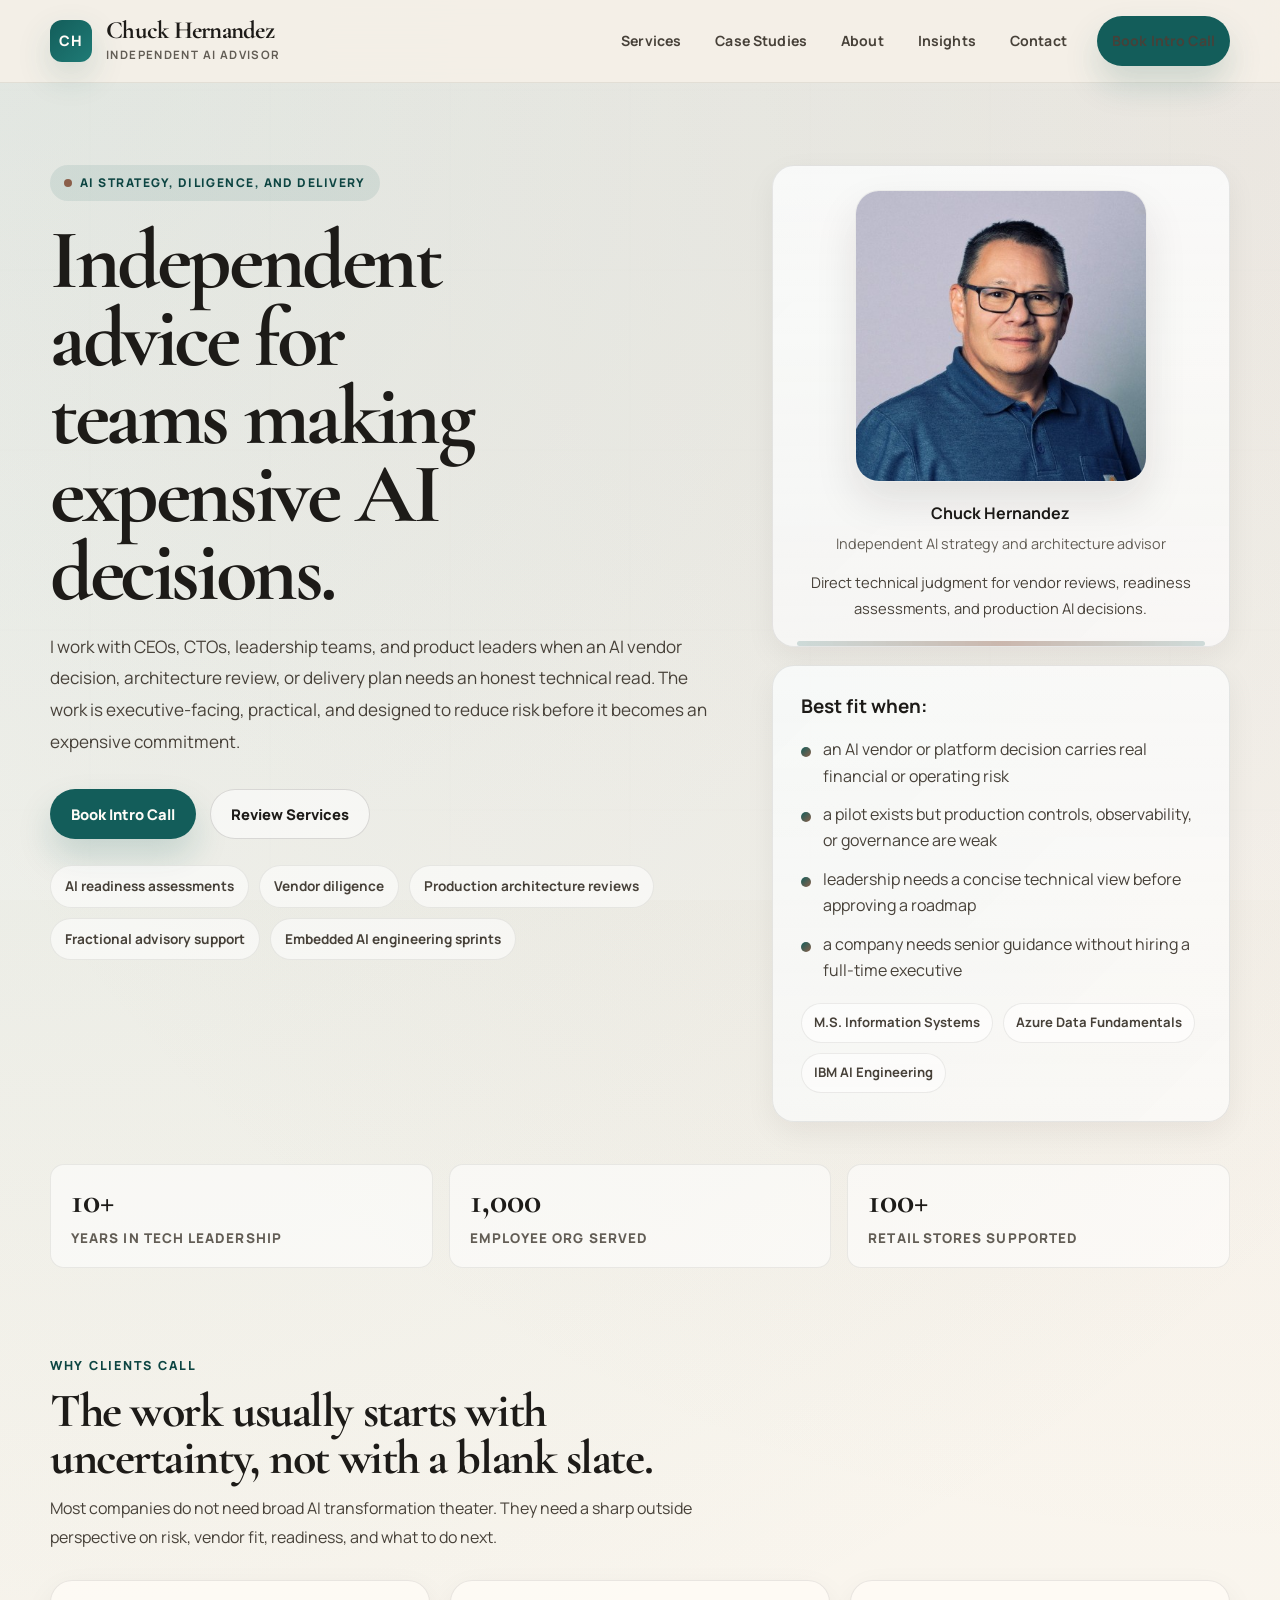
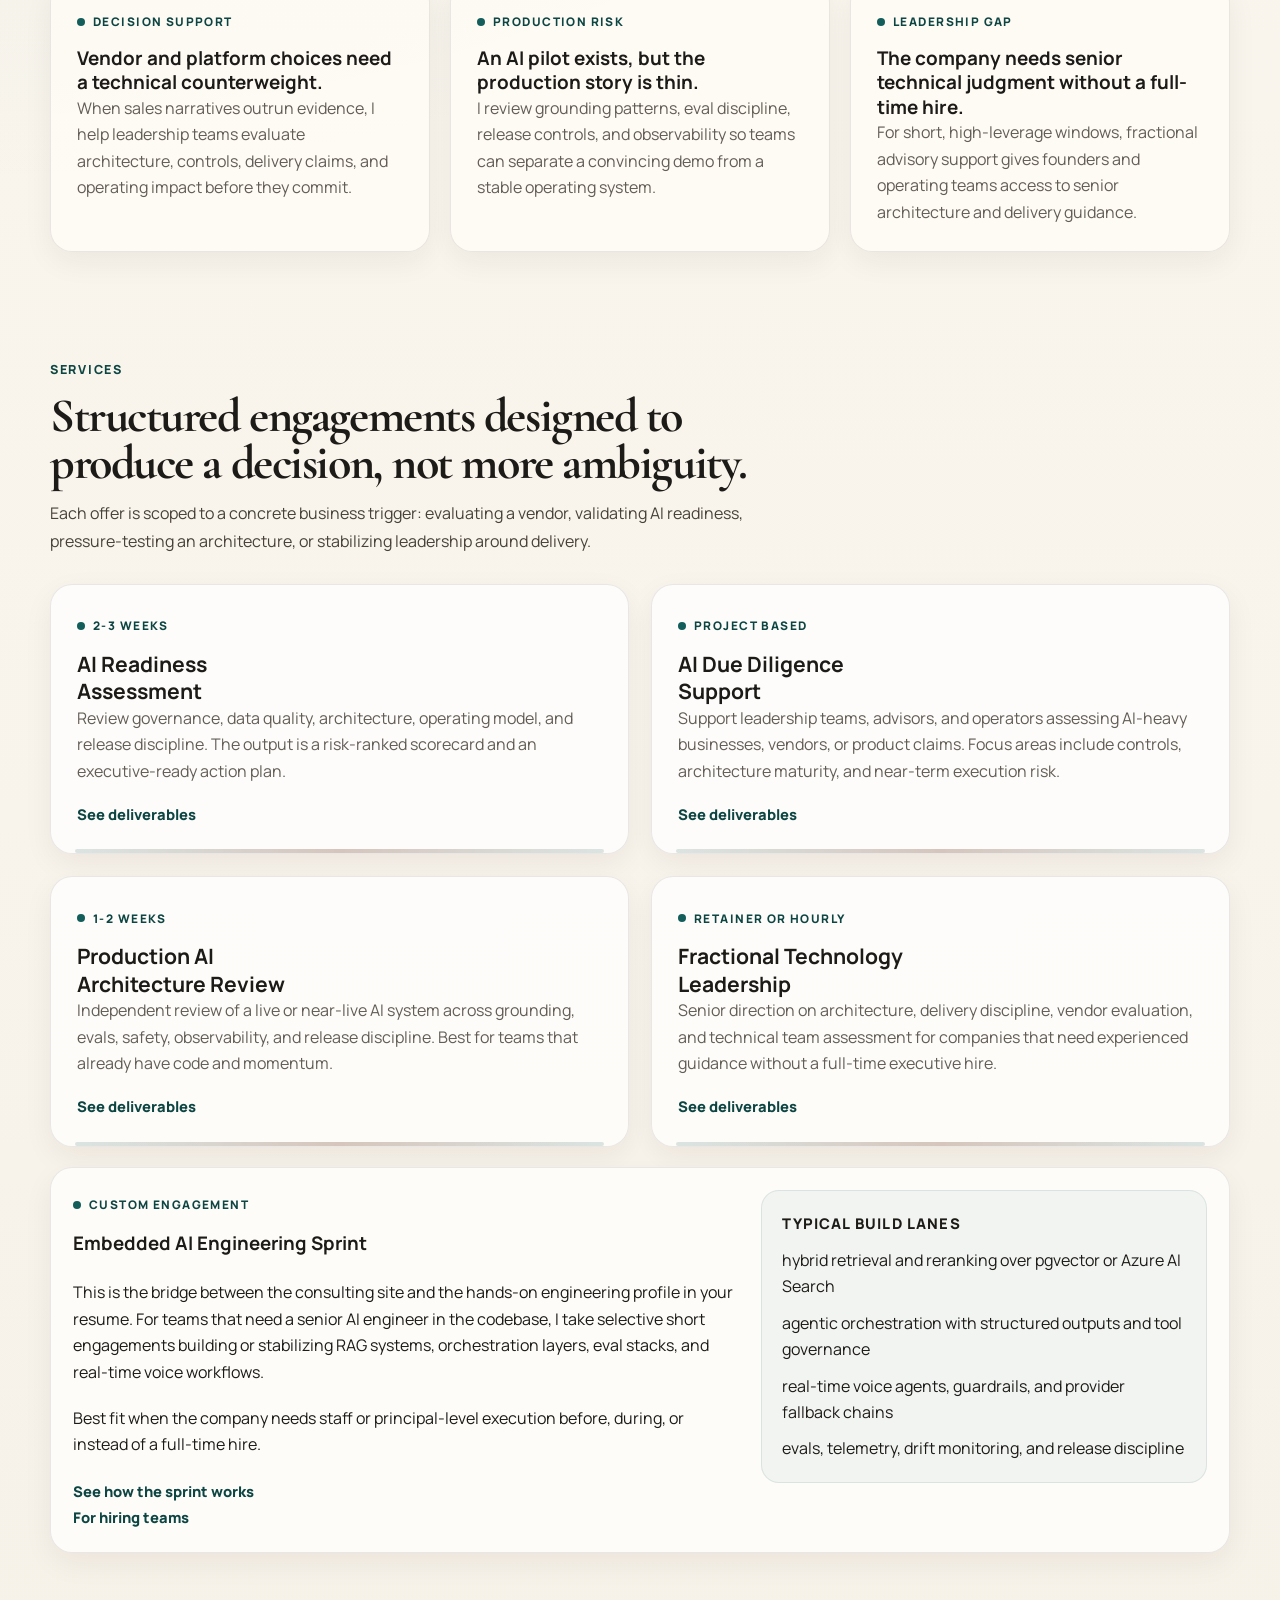
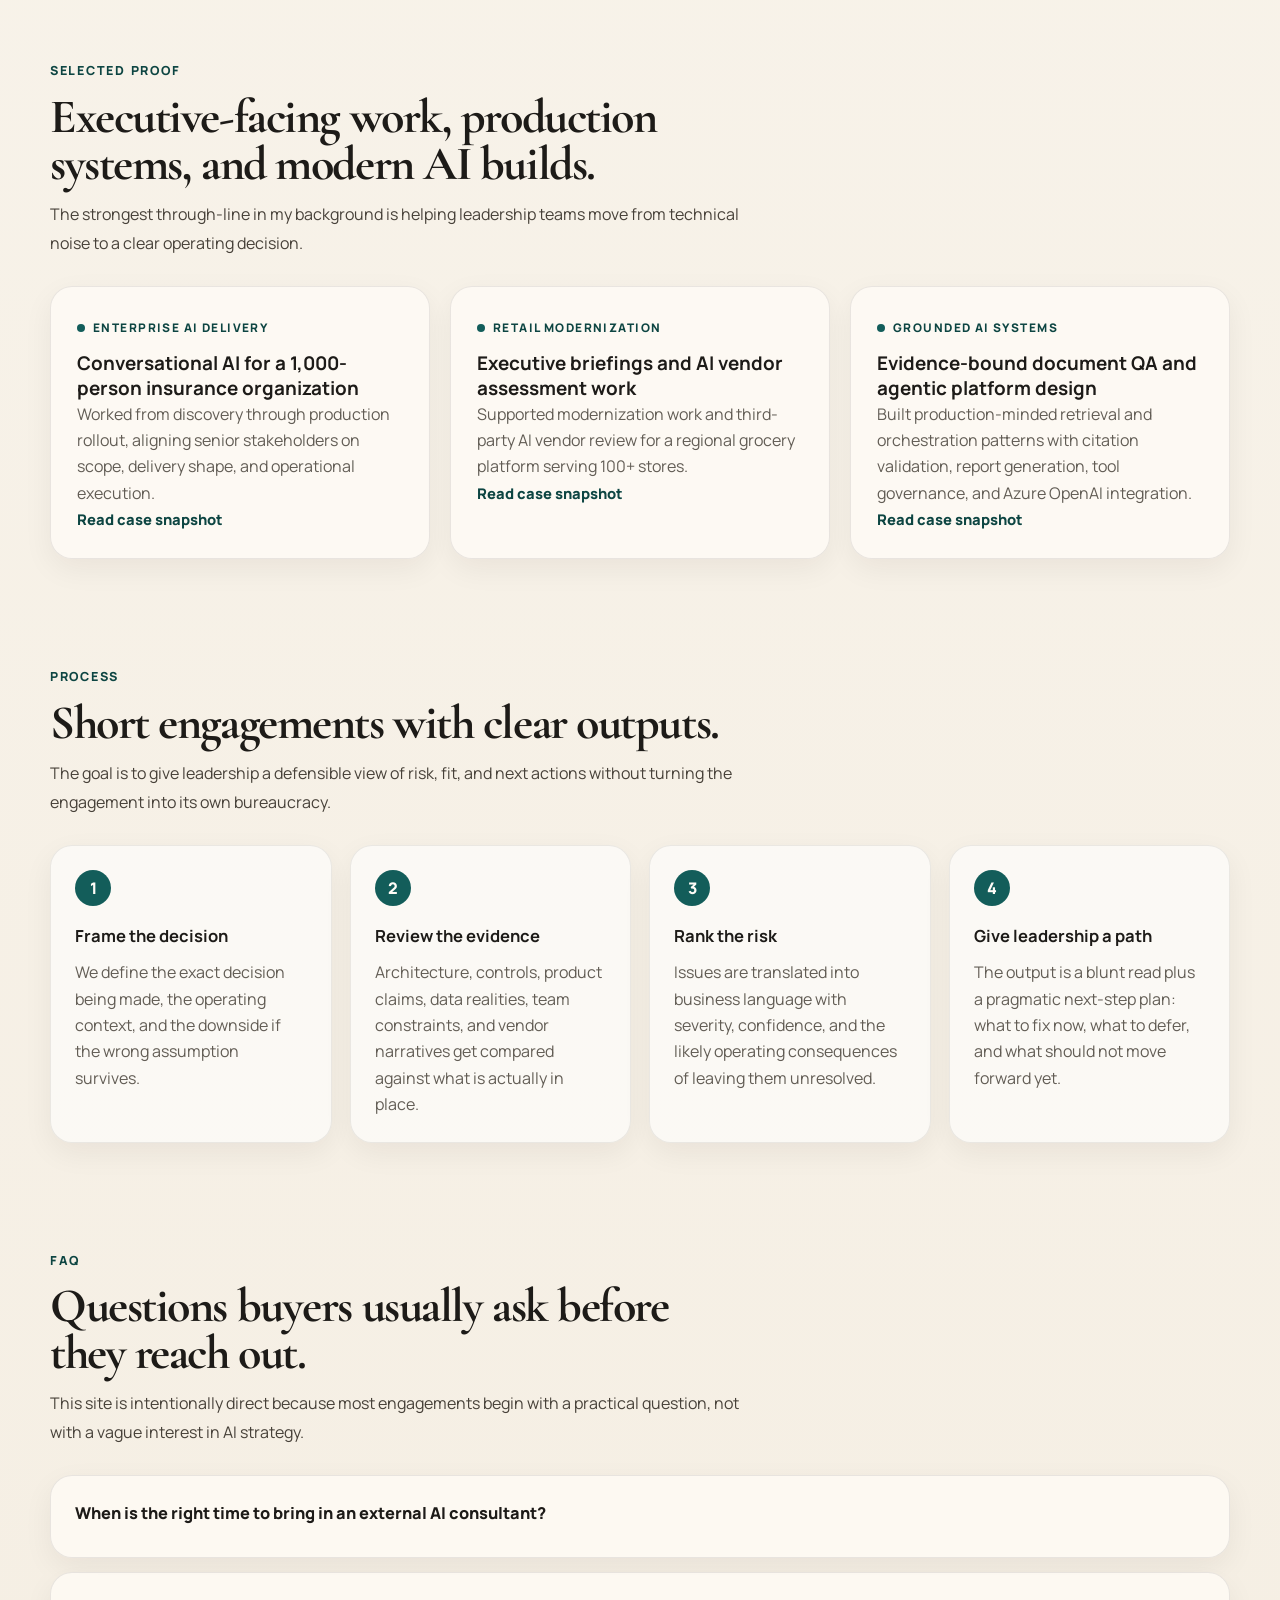
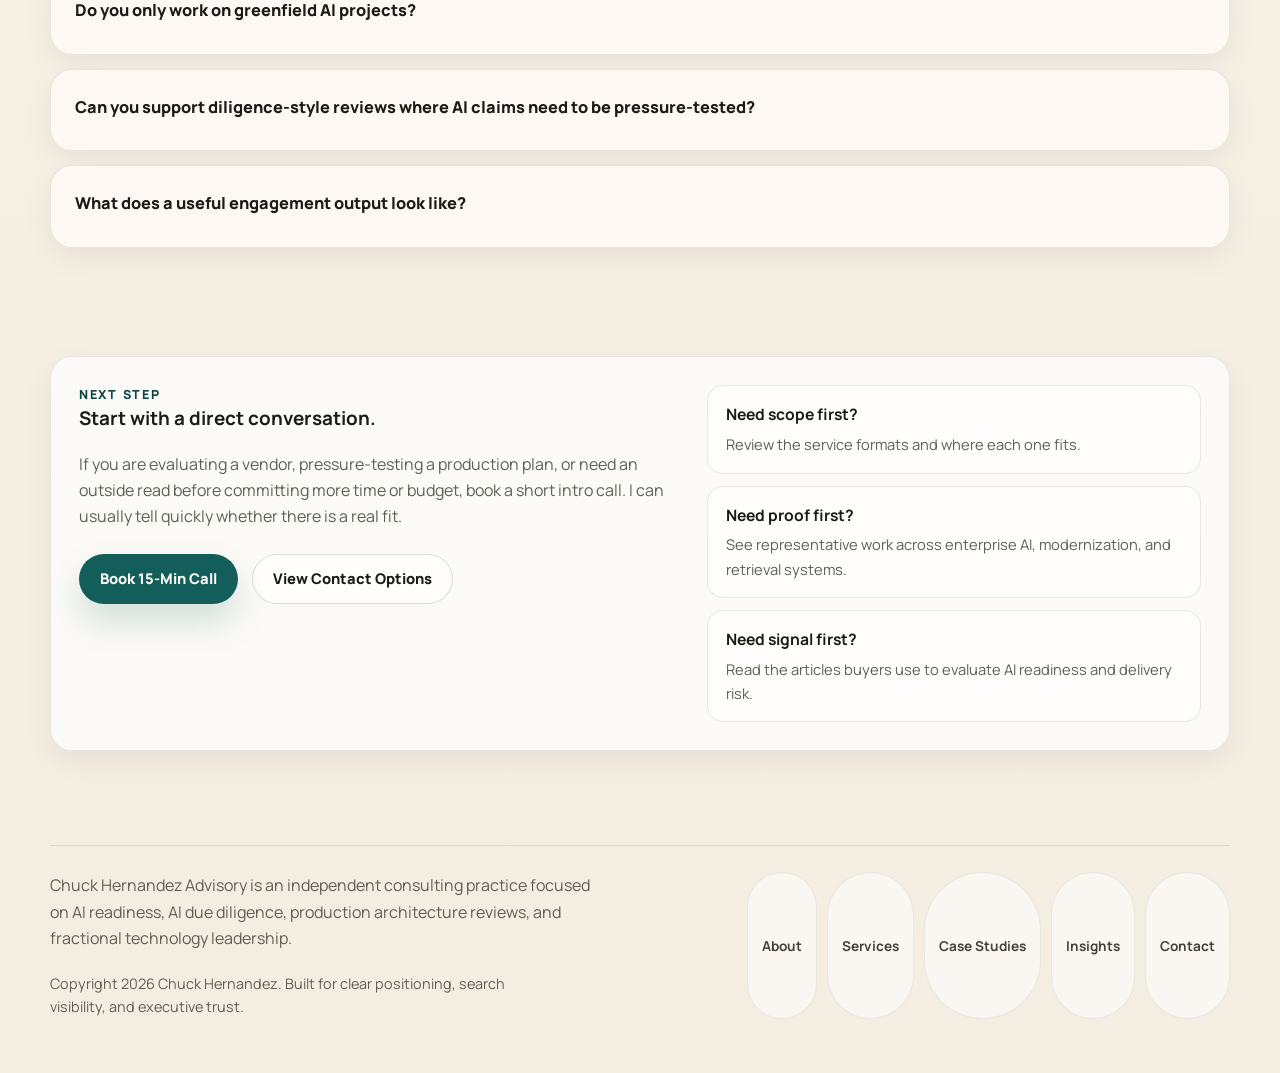
==== index.html @ ab1b4b88 "Add hiring page and tighten diligence claims" ====
<!DOCTYPE html>
<html lang="en">
<head>
  <meta charset="UTF-8">
  <meta name="viewport" content="width=device-width, initial-scale=1.0">
  <title>Chuck Hernandez Advisory | AI Strategy, Due Diligence, and Architecture Reviews</title>
  <meta name="description" content="Independent AI strategy, due diligence-style technical assessment, and architecture consulting for CEOs, CTOs, leadership teams, and operators making high-stakes technology decisions.">
  <meta name="author" content="Chuck Hernandez">
  <meta name="robots" content="index, follow">
  <meta name="theme-color" content="#135d5a">
  <link rel="canonical" href="https://chuckhernandez.com/">
  <link rel="icon" href="img/favicon.svg" type="image/svg+xml">
  <link rel="manifest" href="site.webmanifest">
  <meta property="og:type" content="website">
  <meta property="og:title" content="Chuck Hernandez Advisory | AI Strategy, Due Diligence, and Architecture Reviews">
  <meta property="og:description" content="Independent AI advisor for leadership teams evaluating AI vendors, production readiness, and architecture risk.">
  <meta property="og:url" content="https://chuckhernandez.com/">
  <meta property="og:site_name" content="Chuck Hernandez Advisory">
  <meta property="og:image" content="https://chuckhernandez.com/img/og-image.png">
  <meta property="og:image:alt" content="Chuck Hernandez Advisory social preview">
  <meta property="og:image:width" content="1200">
  <meta property="og:image:height" content="630">
  <meta name="twitter:card" content="summary_large_image">
  <meta name="twitter:title" content="Chuck Hernandez Advisory | AI Strategy, Due Diligence, and Architecture Reviews">
  <meta name="twitter:description" content="Independent AI advisor for leadership teams making high-stakes technology decisions.">
  <meta name="twitter:image" content="https://chuckhernandez.com/img/og-image.png">
  <link rel="preconnect" href="https://fonts.googleapis.com">
  <link rel="preconnect" href="https://fonts.gstatic.com" crossorigin>
  <link href="https://fonts.googleapis.com/css2?family=Cormorant+Garamond:wght@600;700&family=Manrope:wght@400;500;600;700;800&display=swap" rel="stylesheet">
  <link rel="stylesheet" href="styles.css">
  <script>document.documentElement.classList.add("js");</script>
  <script src="site.js" defer></script>
  <script type="application/ld+json">
    {
      "@context": "https://schema.org",
      "@graph": [
        {
          "@type": "Person",
          "@id": "https://chuckhernandez.com/#person",
          "name": "Chuck Hernandez",
          "url": "https://chuckhernandez.com/",
          "jobTitle": "AI Strategy and Architecture Consultant",
          "image": "https://chuckhernandez.com/img/chuck.jpeg",
          "alumniOf": {
            "@type": "CollegeOrUniversity",
            "name": "University of San Francisco"
          },
          "sameAs": [
            "https://linkedin.com/in/chuck-hernandez",
            "https://github.com/aidevcode9"
          ],
          "knowsAbout": [
            "AI strategy",
            "AI due diligence",
            "production AI architecture",
            "retrieval systems",
            "enterprise AI governance",
            "technology modernization"
          ]
        },
        {
          "@type": "ProfessionalService",
          "@id": "https://chuckhernandez.com/#business",
          "name": "Chuck Hernandez Advisory",
          "url": "https://chuckhernandez.com/",
          "image": "https://chuckhernandez.com/img/chuck.jpeg",
          "description": "Independent consulting for AI readiness, vendor diligence, production architecture review, and fractional technology leadership.",
          "founder": {
            "@id": "https://chuckhernandez.com/#person"
          },
          "areaServed": "United States",
          "sameAs": [
            "https://linkedin.com/in/chuck-hernandez",
            "https://github.com/aidevcode9"
          ],
          "serviceType": [
            "AI Readiness Assessment",
            "AI Due Diligence Support",
            "Production AI Architecture Review",
            "Fractional Technology Leadership",
            "Embedded AI Engineering Sprint"
          ]
        },
        {
          "@type": "WebSite",
          "@id": "https://chuckhernandez.com/#website",
          "url": "https://chuckhernandez.com/",
          "name": "Chuck Hernandez Advisory",
          "publisher": {
            "@id": "https://chuckhernandez.com/#business"
          }
        },
        {
          "@type": "FAQPage",
          "@id": "https://chuckhernandez.com/#faq",
          "mainEntity": [
            {
              "@type": "Question",
              "name": "When should a team bring in an external AI advisor?",
              "acceptedAnswer": {
                "@type": "Answer",
                "text": "External help is useful when the decision is expensive, politically sensitive, or technically unclear. Typical triggers include vendor selection, production readiness reviews, M&A diligence, and executive teams needing an objective read on AI delivery risk."
              }
            },
            {
              "@type": "Question",
              "name": "What does an AI readiness assessment cover?",
              "acceptedAnswer": {
                "@type": "Answer",
                "text": "A readiness assessment covers data quality, architecture, model and retrieval patterns, security and governance, evaluation methods, observability, operating model, and release discipline. The output is usually an executive briefing with a risk-ranked action plan."
              }
            },
            {
              "@type": "Question",
              "name": "Do you support diligence-style technical reviews?",
              "acceptedAnswer": {
                "@type": "Answer",
                "text": "Yes. I support structured technical assessments for leadership teams evaluating AI-heavy vendors, products, or platform decisions. The work focuses on architecture maturity, controls, delivery risk, and what would need to be true for the claims to hold up in practice."
              }
            },
            {
              "@type": "Question",
              "name": "Can you review AI systems that are already live?",
              "acceptedAnswer": {
                "@type": "Answer",
                "text": "Yes. Production AI architecture reviews focus on grounding quality, evals, safety controls, observability, release gates, and operational risk in systems that already have a pilot or production footprint."
              }
            }
          ]
        }
      ]
    }
  </script>
</head>
<body>
  <a class="skip-link" href="#content">Skip to content</a>
  <header class="site-header">
    <div class="container">
      <a class="brand" href="index.html" aria-label="Chuck Hernandez Advisory home">
        <span class="brand-mark" aria-hidden="true">CH</span>
        <span class="brand-copy">
          <span class="brand-name">Chuck Hernandez</span>
          <span class="brand-tag">Independent AI Advisor</span>
        </span>
      </a>

      <div class="site-nav-wrap">
        <button class="menu-button" type="button" aria-label="Toggle menu" aria-expanded="false" aria-controls="site-nav">
          <svg viewBox="0 0 24 24" fill="none" stroke="currentColor" stroke-width="2.2" stroke-linecap="round">
            <path d="M4 7h16M4 12h16M4 17h16"></path>
          </svg>
        </button>

        <nav class="site-nav" id="site-nav" aria-label="Primary">
          <ul>
            <li><a href="services.html">Services</a></li>
            <li><a href="case-studies.html">Case Studies</a></li>
            <li><a href="about.html">About</a></li>
            <li><a href="insights.html">Insights</a></li>
            <li><a href="contact.html">Contact</a></li>
          </ul>
          <div class="header-cta">
            <a class="button button-primary" href="https://cal.com/chuck-h-cll6vj/15min" target="_blank" rel="noopener">Book Intro Call</a>
          </div>
        </nav>
      </div>
    </div>
  </header>

  <main id="content">
    <section class="page-hero">
      <div class="container">
        <div class="hero-grid">
          <div class="hero-copy">
            <div class="eyebrow reveal">AI Strategy, Diligence, and Delivery</div>
            <h1 class="display reveal">Independent advice for teams making expensive AI decisions.</h1>
            <p class="lead reveal">I work with CEOs, CTOs, leadership teams, and product leaders when an AI vendor decision, architecture review, or delivery plan needs an honest technical read. The work is executive-facing, practical, and designed to reduce risk before it becomes an expensive commitment.</p>
            <div class="cta-row reveal">
              <a class="button button-primary" href="https://cal.com/chuck-h-cll6vj/15min" target="_blank" rel="noopener">Book Intro Call</a>
              <a class="button button-secondary" href="services.html">Review Services</a>
            </div>
            <div class="trust-row reveal" aria-label="Primary consulting themes">
              <span class="pill">AI readiness assessments</span>
              <span class="pill">Vendor diligence</span>
              <span class="pill">Production architecture reviews</span>
              <span class="pill">Fractional advisory support</span>
              <span class="pill">Embedded AI engineering sprints</span>
            </div>
          </div>

          <div class="hero-side">
            <figure class="portrait-card reveal">
              <div class="portrait-frame">
                <img src="img/chuck.jpeg" alt="Chuck Hernandez portrait" width="400" height="400" loading="eager">
              </div>
              <figcaption class="portrait-copy">
                <strong>Chuck Hernandez</strong>
                <span>Independent AI strategy and architecture advisor</span>
              </figcaption>
              <p class="portrait-note">Direct technical judgment for vendor reviews, readiness assessments, and production AI decisions.</p>
            </figure>

            <aside class="hero-panel reveal">
              <h2>Best fit when:</h2>
              <ul class="list-clean">
                <li>an AI vendor or platform decision carries real financial or operating risk</li>
                <li>a pilot exists but production controls, observability, or governance are weak</li>
                <li>leadership needs a concise technical view before approving a roadmap</li>
                <li>a company needs senior guidance without hiring a full-time executive</li>
              </ul>

              <div class="credentials">
                <span class="credential">M.S. Information Systems</span>
                <span class="credential">Azure Data Fundamentals</span>
                <span class="credential">IBM AI Engineering</span>
              </div>
            </aside>
          </div>
        </div>

        <div class="metric-row">
          <div class="metric reveal">
            <div class="metric-value">10+</div>
            <div class="metric-label">Years in Tech Leadership</div>
          </div>
          <div class="metric reveal">
            <div class="metric-value">1,000</div>
            <div class="metric-label">Employee Org Served</div>
          </div>
          <div class="metric reveal">
            <div class="metric-value">100+</div>
            <div class="metric-label">Retail Stores Supported</div>
          </div>
        </div>
      </div>
    </section>

    <section class="section" id="why">
      <div class="container">
        <div class="section-head reveal">
          <div class="section-kicker">Why Clients Call</div>
          <h2>The work usually starts with uncertainty, not with a blank slate.</h2>
          <p>Most companies do not need broad AI transformation theater. They need a sharp outside perspective on risk, vendor fit, readiness, and what to do next.</p>
        </div>

        <div class="grid-3">
          <article class="card reveal">
            <div class="card-tag">Decision Support</div>
            <h3>Vendor and platform choices need a technical counterweight.</h3>
            <p>When sales narratives outrun evidence, I help leadership teams evaluate architecture, controls, delivery claims, and operating impact before they commit.</p>
          </article>

          <article class="card reveal">
            <div class="card-tag">Production Risk</div>
            <h3>An AI pilot exists, but the production story is thin.</h3>
            <p>I review grounding patterns, eval discipline, release controls, and observability so teams can separate a convincing demo from a stable operating system.</p>
          </article>

          <article class="card reveal">
            <div class="card-tag">Leadership Gap</div>
            <h3>The company needs senior technical judgment without a full-time hire.</h3>
            <p>For short, high-leverage windows, fractional advisory support gives founders and operating teams access to senior architecture and delivery guidance.</p>
          </article>
        </div>
      </div>
    </section>

    <section class="section section-alt" id="services">
      <div class="container">
        <div class="section-head reveal">
          <div class="section-kicker">Services</div>
          <h2>Structured engagements designed to produce a decision, not more ambiguity.</h2>
          <p>Each offer is scoped to a concrete business trigger: evaluating a vendor, validating AI readiness, pressure-testing an architecture, or stabilizing leadership around delivery.</p>
        </div>

        <div class="grid-2">
          <article class="card service-card reveal">
            <div class="service-meta">2-3 weeks</div>
            <h3>AI Readiness Assessment</h3>
            <p>Review governance, data quality, architecture, operating model, and release discipline. The output is a risk-ranked scorecard and an executive-ready action plan.</p>
            <a class="link-inline" href="services.html#readiness">See deliverables</a>
          </article>

          <article class="card service-card reveal">
            <div class="service-meta">Project based</div>
            <h3>AI Due Diligence Support</h3>
            <p>Support leadership teams, advisors, and operators assessing AI-heavy businesses, vendors, or product claims. Focus areas include controls, architecture maturity, and near-term execution risk.</p>
            <a class="link-inline" href="services.html#diligence">See deliverables</a>
          </article>

          <article class="card service-card reveal">
            <div class="service-meta">1-2 weeks</div>
            <h3>Production AI Architecture Review</h3>
            <p>Independent review of a live or near-live AI system across grounding, evals, safety, observability, and release discipline. Best for teams that already have code and momentum.</p>
            <a class="link-inline" href="services.html#architecture">See deliverables</a>
          </article>

          <article class="card service-card reveal">
            <div class="service-meta">Retainer or hourly</div>
            <h3>Fractional Technology Leadership</h3>
            <p>Senior direction on architecture, delivery discipline, vendor evaluation, and technical team assessment for companies that need experienced guidance without a full-time executive hire.</p>
            <a class="link-inline" href="services.html#fractional">See deliverables</a>
          </article>
        </div>

        <article class="panel reveal spacer-top">
          <div class="detail-grid">
            <div>
              <div class="service-meta">Custom engagement</div>
              <h3>Embedded AI Engineering Sprint</h3>
              <p class="spacer-top">This is the bridge between the consulting site and the hands-on engineering profile in your resume. For teams that need a senior AI engineer in the codebase, I take selective short engagements building or stabilizing RAG systems, orchestration layers, eval stacks, and real-time voice workflows.</p>
              <p class="spacer-top">Best fit when the company needs staff or principal-level execution before, during, or instead of a full-time hire.</p>
              <p class="spacer-top"><a class="link-inline" href="services.html#embedded">See how the sprint works</a></p>
              <p><a class="link-inline" href="for-hiring.html">For hiring teams</a></p>
            </div>

            <aside class="detail-sidebar">
              <h3>Typical build lanes</h3>
              <ul>
                <li>hybrid retrieval and reranking over pgvector or Azure AI Search</li>
                <li>agentic orchestration with structured outputs and tool governance</li>
                <li>real-time voice agents, guardrails, and provider fallback chains</li>
                <li>evals, telemetry, drift monitoring, and release discipline</li>
              </ul>
            </aside>
          </div>
        </article>
      </div>
    </section>

    <section class="section" id="proof">
      <div class="container">
        <div class="section-head reveal">
          <div class="section-kicker">Selected Proof</div>
          <h2>Executive-facing work, production systems, and modern AI builds.</h2>
          <p>The strongest through-line in my background is helping leadership teams move from technical noise to a clear operating decision.</p>
        </div>

        <div class="grid-3">
          <article class="card reveal">
            <div class="case-meta">Enterprise AI Delivery</div>
            <h3>Conversational AI for a 1,000-person insurance organization</h3>
            <p>Worked from discovery through production rollout, aligning senior stakeholders on scope, delivery shape, and operational execution.</p>
            <a class="link-inline" href="case-studies.html">Read case snapshot</a>
          </article>

          <article class="card reveal">
            <div class="case-meta">Retail Modernization</div>
            <h3>Executive briefings and AI vendor assessment work</h3>
            <p>Supported modernization work and third-party AI vendor review for a regional grocery platform serving 100+ stores.</p>
            <a class="link-inline" href="case-studies.html">Read case snapshot</a>
          </article>

          <article class="card reveal">
            <div class="case-meta">Grounded AI Systems</div>
            <h3>Evidence-bound document QA and agentic platform design</h3>
            <p>Built production-minded retrieval and orchestration patterns with citation validation, report generation, tool governance, and Azure OpenAI integration.</p>
            <a class="link-inline" href="case-studies.html">Read case snapshot</a>
          </article>
        </div>
      </div>
    </section>

    <section class="section section-alt">
      <div class="container">
        <div class="section-head reveal">
          <div class="section-kicker">Process</div>
          <h2>Short engagements with clear outputs.</h2>
          <p>The goal is to give leadership a defensible view of risk, fit, and next actions without turning the engagement into its own bureaucracy.</p>
        </div>

        <div class="process-grid">
          <div class="process-step reveal">
            <span>1</span>
            <h3>Frame the decision</h3>
            <p>We define the exact decision being made, the operating context, and the downside if the wrong assumption survives.</p>
          </div>

          <div class="process-step reveal">
            <span>2</span>
            <h3>Review the evidence</h3>
            <p>Architecture, controls, product claims, data realities, team constraints, and vendor narratives get compared against what is actually in place.</p>
          </div>

          <div class="process-step reveal">
            <span>3</span>
            <h3>Rank the risk</h3>
            <p>Issues are translated into business language with severity, confidence, and the likely operating consequences of leaving them unresolved.</p>
          </div>

          <div class="process-step reveal">
            <span>4</span>
            <h3>Give leadership a path</h3>
            <p>The output is a blunt read plus a pragmatic next-step plan: what to fix now, what to defer, and what should not move forward yet.</p>
          </div>
        </div>
      </div>
    </section>

    <section class="section" id="faq">
      <div class="container">
        <div class="section-head reveal">
          <div class="section-kicker">FAQ</div>
          <h2>Questions buyers usually ask before they reach out.</h2>
          <p>This site is intentionally direct because most engagements begin with a practical question, not with a vague interest in AI strategy.</p>
        </div>

        <div class="faq-list">
          <details class="faq-item reveal">
            <summary>When is the right time to bring in an external AI consultant?</summary>
            <p>The best time is before a large vendor commitment, before leadership greenlights a production push, or when a team needs an objective read that internal politics make harder to produce.</p>
          </details>

          <details class="faq-item reveal">
            <summary>Do you only work on greenfield AI projects?</summary>
            <p>No. A large share of the work is reviewing systems that already exist, evaluating vendors that are already in the room, or stabilizing a roadmap that is already moving.</p>
          </details>

          <details class="faq-item reveal">
            <summary>Can you support diligence-style reviews where AI claims need to be pressure-tested?</summary>
            <p>Yes. I can structure a technical assessment around architecture maturity, control gaps, team capability, and the likely effort required to make vendor or product claims durable.</p>
          </details>

          <details class="faq-item reveal">
            <summary>What does a useful engagement output look like?</summary>
            <p>Usually an executive briefing, a risk-ranked scorecard, and a practical action plan with priorities. The output should help a leadership team act, not just admire analysis.</p>
          </details>
        </div>
      </div>
    </section>

    <section class="section section-alt">
      <div class="container">
        <div class="contact-panel reveal">
          <div>
            <div class="section-kicker">Next Step</div>
            <h2>Start with a direct conversation.</h2>
            <p class="spacer-top">If you are evaluating a vendor, pressure-testing a production plan, or need an outside read before committing more time or budget, book a short intro call. I can usually tell quickly whether there is a real fit.</p>
            <div class="contact-actions">
              <a class="button button-primary" href="https://cal.com/chuck-h-cll6vj/15min" target="_blank" rel="noopener">Book 15-Min Call</a>
              <a class="button button-secondary" href="contact.html">View Contact Options</a>
            </div>
          </div>

          <div class="contact-links">
            <a class="contact-link" href="services.html">
              <strong>Need scope first?</strong>
              <span>Review the service formats and where each one fits.</span>
            </a>
            <a class="contact-link" href="case-studies.html">
              <strong>Need proof first?</strong>
              <span>See representative work across enterprise AI, modernization, and retrieval systems.</span>
            </a>
            <a class="contact-link" href="insights.html">
              <strong>Need signal first?</strong>
              <span>Read the articles buyers use to evaluate AI readiness and delivery risk.</span>
            </a>
          </div>
        </div>
      </div>
    </section>
  </main>

  <footer class="site-footer">
    <div class="container">
      <div class="footer-copy">
        <p>Chuck Hernandez Advisory is an independent consulting practice focused on AI readiness, AI due diligence, production architecture reviews, and fractional technology leadership.</p>
        <p class="muted-note spacer-top">Copyright <span data-year></span> Chuck Hernandez. Built for clear positioning, search visibility, and executive trust.</p>
      </div>

      <div class="footer-links">
        <a class="pill" href="about.html">About</a>
        <a class="pill" href="services.html">Services</a>
        <a class="pill" href="case-studies.html">Case Studies</a>
        <a class="pill" href="insights.html">Insights</a>
        <a class="pill" href="contact.html">Contact</a>
      </div>
    </div>
  </footer>
</body>
</html>
---- styles.css ----
:root {
  --paper: #f7f1e8;
  --paper-strong: #fffcf7;
  --surface: rgba(255, 252, 247, 0.78);
  --surface-strong: #fffdf9;
  --surface-accent: rgba(19, 93, 90, 0.08);
  --ink: #1d1b18;
  --muted: #625d55;
  --muted-strong: #474139;
  --accent: #135d5a;
  --accent-deep: #0d4542;
  --accent-soft: rgba(19, 93, 90, 0.12);
  --clay: #8b5f4a;
  --clay-soft: rgba(139, 95, 74, 0.12);
  --line: rgba(29, 27, 24, 0.12);
  --line-strong: rgba(29, 27, 24, 0.22);
  --shadow-sm: 0 10px 30px rgba(27, 24, 19, 0.06);
  --shadow-lg: 0 24px 70px rgba(27, 24, 19, 0.11);
  --radius-sm: 14px;
  --radius-md: 22px;
  --radius-lg: 32px;
  --max-width: 1180px;
}

* {
  box-sizing: border-box;
  margin: 0;
  padding: 0;
}

html {
  scroll-behavior: smooth;
}

body {
  min-height: 100vh;
  font-family: "Manrope", sans-serif;
  color: var(--ink);
  background:
    radial-gradient(circle at top left, rgba(19, 93, 90, 0.12), transparent 30%),
    radial-gradient(circle at top right, rgba(139, 95, 74, 0.11), transparent 26%),
    linear-gradient(180deg, #fbf8f2 0%, #f4ede1 100%);
  line-height: 1.65;
  -webkit-font-smoothing: antialiased;
  text-rendering: optimizeLegibility;
}

body::before {
  content: "";
  position: fixed;
  inset: 0;
  pointer-events: none;
  background:
    linear-gradient(rgba(255, 255, 255, 0.44), rgba(255, 255, 255, 0.44)),
    url("data:image/svg+xml,%3Csvg width='180' height='180' viewBox='0 0 180 180' xmlns='http://www.w3.org/2000/svg'%3E%3Cpath d='M0 90h180M90 0v180' stroke='rgba(29,27,24,0.05)' stroke-width='1'/%3E%3C/svg%3E");
  opacity: 0.32;
  z-index: -1;
}

img {
  display: block;
  max-width: 100%;
}

a {
  color: inherit;
}

button,
input,
textarea,
select {
  font: inherit;
}

::selection {
  color: var(--paper-strong);
  background: var(--accent);
}

.skip-link {
  position: absolute;
  left: 16px;
  top: -56px;
  z-index: 200;
  padding: 12px 16px;
  border-radius: 999px;
  color: var(--paper-strong);
  background: var(--accent-deep);
  text-decoration: none;
}

.skip-link:focus {
  top: 16px;
}

.container {
  width: min(100% - 40px, var(--max-width));
  margin: 0 auto;
}

.site-header {
  position: sticky;
  top: 0;
  z-index: 100;
  padding: 16px 0;
  backdrop-filter: blur(18px);
  background: rgba(247, 241, 232, 0.82);
  border-bottom: 1px solid rgba(29, 27, 24, 0.08);
}

.site-header .container {
  display: flex;
  align-items: center;
  justify-content: space-between;
  gap: 20px;
}

.brand {
  display: inline-flex;
  align-items: center;
  gap: 14px;
  text-decoration: none;
}

.brand-mark {
  display: grid;
  place-items: center;
  width: 42px;
  height: 42px;
  border-radius: 12px;
  color: var(--paper-strong);
  background:
    linear-gradient(135deg, var(--accent) 0%, #1f7b76 100%);
  box-shadow: 0 14px 34px rgba(19, 93, 90, 0.16);
  font-size: 0.9rem;
  font-weight: 800;
  letter-spacing: 0.1em;
}

.brand-copy {
  display: flex;
  flex-direction: column;
  gap: 2px;
}

.brand-name {
  font-family: "Cormorant Garamond", serif;
  font-size: 1.55rem;
  font-weight: 700;
  line-height: 1;
  letter-spacing: -0.03em;
}

.brand-tag {
  color: var(--muted);
  font-size: 0.72rem;
  font-weight: 700;
  letter-spacing: 0.12em;
  text-transform: uppercase;
}

.site-nav-wrap {
  display: flex;
  align-items: center;
  gap: 18px;
}

.menu-button {
  display: none;
  width: 44px;
  height: 44px;
  border: 1px solid var(--line);
  border-radius: 12px;
  background: rgba(255, 255, 255, 0.54);
  color: var(--ink);
}

.menu-button svg {
  width: 20px;
  height: 20px;
}

.site-nav {
  display: flex;
  align-items: center;
  gap: 10px;
}

.site-nav ul {
  display: flex;
  align-items: center;
  gap: 6px;
  list-style: none;
}

.site-nav a {
  display: inline-flex;
  align-items: center;
  padding: 10px 14px;
  border-radius: 999px;
  color: var(--muted-strong);
  font-size: 0.88rem;
  font-weight: 700;
  letter-spacing: 0.01em;
  text-decoration: none;
  transition: background-color 0.2s ease, color 0.2s ease;
}

.site-nav a:hover,
.site-nav a[aria-current="page"] {
  color: var(--accent-deep);
  background: rgba(19, 93, 90, 0.08);
}

.header-cta {
  margin-left: 6px;
}

.button {
  display: inline-flex;
  align-items: center;
  justify-content: center;
  gap: 10px;
  min-height: 50px;
  padding: 13px 20px;
  border: 1px solid transparent;
  border-radius: 999px;
  font-size: 0.92rem;
  font-weight: 800;
  line-height: 1;
  text-decoration: none;
  transition: transform 0.2s ease, box-shadow 0.2s ease, border-color 0.2s ease, background-color 0.2s ease;
}

.button:hover {
  transform: translateY(-1px);
}

.button-primary {
  color: var(--paper-strong);
  background: var(--accent);
  box-shadow: 0 18px 34px rgba(19, 93, 90, 0.18);
}

.button-primary:hover {
  background: #0f514e;
}

.button-secondary {
  color: var(--ink);
  background: rgba(255, 255, 255, 0.54);
  border-color: rgba(29, 27, 24, 0.14);
}

.button-secondary:hover {
  border-color: rgba(19, 93, 90, 0.2);
  background: rgba(19, 93, 90, 0.06);
}

.button-tertiary {
  color: var(--accent-deep);
  background: transparent;
  border-color: rgba(19, 93, 90, 0.18);
}

.page-hero {
  padding: 82px 0 34px;
}

.page-hero.compact {
  padding-bottom: 12px;
}

.hero-grid {
  display: grid;
  grid-template-columns: minmax(0, 1.2fr) minmax(320px, 0.8fr);
  gap: 34px;
  align-items: start;
}

.hero-copy {
  padding-right: 24px;
}

.hero-side {
  display: grid;
  gap: 18px;
}

.eyebrow {
  display: inline-flex;
  align-items: center;
  gap: 8px;
  margin-bottom: 20px;
  padding: 8px 14px;
  border-radius: 999px;
  color: var(--accent-deep);
  background: rgba(19, 93, 90, 0.09);
  font-size: 0.75rem;
  font-weight: 800;
  letter-spacing: 0.12em;
  text-transform: uppercase;
}

.eyebrow::before {
  content: "";
  width: 8px;
  height: 8px;
  border-radius: 999px;
  background: var(--clay);
}

.display {
  max-width: 12ch;
  font-family: "Cormorant Garamond", serif;
  font-size: clamp(3rem, 8vw, 5.3rem);
  font-weight: 700;
  line-height: 0.92;
  letter-spacing: -0.04em;
}

.page-title {
  max-width: 13ch;
  font-family: "Cormorant Garamond", serif;
  font-size: clamp(2.6rem, 6vw, 4.2rem);
  font-weight: 700;
  line-height: 0.98;
  letter-spacing: -0.04em;
}

.lead {
  max-width: 68ch;
  margin-top: 20px;
  color: var(--muted-strong);
  font-size: 1.07rem;
  line-height: 1.85;
}

.cta-row {
  display: flex;
  flex-wrap: wrap;
  gap: 14px;
  margin-top: 32px;
}

.trust-row {
  display: flex;
  flex-wrap: wrap;
  gap: 10px;
  margin-top: 26px;
}

.pill {
  display: inline-flex;
  align-items: center;
  gap: 8px;
  min-height: 40px;
  padding: 9px 14px;
  border: 1px solid rgba(29, 27, 24, 0.08);
  border-radius: 999px;
  color: var(--muted-strong);
  background: rgba(255, 255, 255, 0.56);
  font-size: 0.85rem;
  font-weight: 700;
}

.hero-panel,
.panel,
.card,
.case-study,
.article-card,
.faq-item,
.quote-card,
.contact-panel,
.timeline-card {
  border: 1px solid rgba(29, 27, 24, 0.09);
  border-radius: var(--radius-md);
  background: var(--surface);
  box-shadow: var(--shadow-sm);
}

.hero-panel {
  padding: 28px;
  background:
    linear-gradient(180deg, rgba(255, 255, 255, 0.78), rgba(255, 255, 255, 0.7)),
    linear-gradient(135deg, rgba(19, 93, 90, 0.08), rgba(139, 95, 74, 0.06));
}

.hero-panel h2,
.panel-title,
.card h3,
.case-study h2,
.article-card h3,
.quote-card h3,
.contact-panel h2 {
  font-size: 1.18rem;
  line-height: 1.3;
}

.hero-panel p,
.card p,
.case-study p,
.article-card p,
.timeline-card p,
.contact-panel p {
  color: var(--muted);
}

.portrait-card {
  position: relative;
  overflow: hidden;
  padding: 24px;
  border: 1px solid rgba(29, 27, 24, 0.09);
  border-radius: var(--radius-md);
  background:
    linear-gradient(180deg, rgba(255, 255, 255, 0.84), rgba(255, 255, 255, 0.72)),
    linear-gradient(135deg, rgba(19, 93, 90, 0.09), rgba(139, 95, 74, 0.08));
  box-shadow: var(--shadow-sm);
}

.portrait-card::after {
  content: "";
  position: absolute;
  inset: auto 24px 0;
  height: 5px;
  border-radius: 999px;
  background: linear-gradient(90deg, rgba(19, 93, 90, 0.18), rgba(139, 95, 74, 0.42), rgba(19, 93, 90, 0.18));
}

.portrait-frame {
  position: relative;
  display: grid;
  place-items: center;
  width: min(100%, 292px);
  margin: 0 auto;
  aspect-ratio: 1 / 1;
  border-radius: 24px;
  overflow: hidden;
  background: rgba(255, 255, 255, 0.72);
  border: 1px solid rgba(29, 27, 24, 0.08);
  box-shadow: 0 20px 42px rgba(27, 24, 19, 0.1);
}

.portrait-frame img {
  width: 100%;
  height: 100%;
  object-fit: cover;
}

.portrait-copy {
  margin-top: 18px;
  display: grid;
  gap: 6px;
  text-align: center;
}

.portrait-copy strong {
  font-size: 1rem;
}

.portrait-copy span {
  color: var(--muted);
  font-size: 0.9rem;
}

.portrait-note {
  margin-top: 14px;
  color: var(--muted-strong);
  font-size: 0.92rem;
  line-height: 1.75;
  text-align: center;
}

.list-clean {
  margin-top: 18px;
  list-style: none;
}

.list-clean li {
  position: relative;
  padding-left: 22px;
  color: var(--muted-strong);
}

.list-clean li + li {
  margin-top: 12px;
}

.list-clean li::before {
  content: "";
  position: absolute;
  top: 0.7em;
  left: 0;
  width: 10px;
  height: 10px;
  border-radius: 999px;
  background: linear-gradient(135deg, var(--accent) 0%, var(--clay) 100%);
}

.panel {
  padding: 22px;
}

.metric-row {
  display: grid;
  grid-template-columns: repeat(3, minmax(0, 1fr));
  gap: 16px;
  margin-top: 42px;
}

.metric {
  padding: 18px 20px;
  border-radius: var(--radius-sm);
  background: rgba(255, 255, 255, 0.56);
  border: 1px solid rgba(29, 27, 24, 0.08);
}

.metric-value {
  font-family: "Cormorant Garamond", serif;
  font-size: 2.25rem;
  font-weight: 700;
  line-height: 1;
}

.metric-label {
  margin-top: 8px;
  color: var(--muted);
  font-size: 0.84rem;
  font-weight: 800;
  letter-spacing: 0.08em;
  text-transform: uppercase;
}

.section {
  padding: 54px 0;
}

.section-alt {
  padding: 54px 0;
}

.section-alt .panel,
.section-alt .card,
.section-alt .case-study,
.section-alt .article-card,
.section-alt .faq-item,
.section-alt .quote-card,
.section-alt .contact-panel,
.section-alt .timeline-card {
  background: rgba(255, 255, 255, 0.72);
}

.section-head {
  display: flex;
  flex-direction: column;
  gap: 12px;
  max-width: 70ch;
  margin-bottom: 28px;
}

.section-kicker {
  color: var(--accent-deep);
  font-size: 0.78rem;
  font-weight: 800;
  letter-spacing: 0.14em;
  text-transform: uppercase;
}

.section-head h2 {
  font-family: "Cormorant Garamond", serif;
  font-size: clamp(2rem, 4vw, 3rem);
  font-weight: 700;
  line-height: 0.98;
  letter-spacing: -0.03em;
}

.section-head p {
  color: var(--muted-strong);
  font-size: 1rem;
  line-height: 1.8;
}

.grid-2 {
  display: grid;
  grid-template-columns: repeat(2, minmax(0, 1fr));
  gap: 22px;
}

.grid-3 {
  display: grid;
  grid-template-columns: repeat(3, minmax(0, 1fr));
  gap: 20px;
}

.card {
  padding: 26px;
}

.card-tag,
.article-meta,
.case-meta,
.service-meta {
  display: inline-flex;
  align-items: center;
  gap: 8px;
  margin-bottom: 14px;
  color: var(--accent-deep);
  font-size: 0.74rem;
  font-weight: 800;
  letter-spacing: 0.12em;
  text-transform: uppercase;
}

.card-tag::before,
.article-meta::before,
.case-meta::before,
.service-meta::before {
  content: "";
  width: 8px;
  height: 8px;
  border-radius: 999px;
  background: var(--accent);
}

.service-card {
  position: relative;
  overflow: hidden;
}

.service-card::after {
  content: "";
  position: absolute;
  inset: auto 24px 0 24px;
  height: 4px;
  border-radius: 999px;
  background: linear-gradient(90deg, rgba(19, 93, 90, 0.15), rgba(139, 95, 74, 0.35), rgba(19, 93, 90, 0.15));
}

.service-card h3 {
  max-width: 18ch;
  font-size: 1.32rem;
}

.service-card .link-inline {
  margin-top: 18px;
}

.detail-grid {
  display: grid;
  grid-template-columns: minmax(0, 1.2fr) minmax(250px, 0.8fr);
  gap: 20px;
  align-items: start;
}

.detail-sidebar {
  padding: 20px;
  border-radius: 18px;
  background: rgba(19, 93, 90, 0.05);
  border: 1px solid rgba(19, 93, 90, 0.1);
}

.detail-sidebar h3 {
  font-size: 0.92rem;
  font-weight: 800;
  letter-spacing: 0.08em;
  text-transform: uppercase;
}

.detail-sidebar p + p,
.detail-sidebar ul {
  margin-top: 12px;
}

.detail-sidebar ul {
  list-style: none;
}

.detail-sidebar li + li {
  margin-top: 10px;
}

.process-grid {
  display: grid;
  grid-template-columns: repeat(4, minmax(0, 1fr));
  gap: 18px;
}

.process-step {
  padding: 24px;
  border-radius: var(--radius-md);
  border: 1px solid rgba(29, 27, 24, 0.08);
  background: rgba(255, 255, 255, 0.58);
  box-shadow: var(--shadow-sm);
}

.process-step span {
  display: inline-flex;
  align-items: center;
  justify-content: center;
  width: 36px;
  height: 36px;
  border-radius: 999px;
  color: var(--paper-strong);
  background: var(--accent);
  font-weight: 800;
}

.process-step h3 {
  margin-top: 16px;
  font-size: 1.04rem;
}

.process-step p {
  margin-top: 10px;
  color: var(--muted);
}

.quote-card {
  padding: 28px;
}

.quote-card p {
  font-size: 1.06rem;
  line-height: 1.9;
  color: var(--muted-strong);
}

.quote-attribution {
  margin-top: 18px;
  color: var(--muted);
  font-size: 0.85rem;
  font-weight: 800;
  letter-spacing: 0.08em;
  text-transform: uppercase;
}

.case-study,
.timeline-card,
.article-card,
.contact-panel {
  padding: 28px;
}

.case-study + .case-study,
.timeline-card + .timeline-card {
  margin-top: 20px;
}

.case-layout {
  display: grid;
  grid-template-columns: minmax(220px, 0.55fr) minmax(0, 1fr);
  gap: 24px;
}

.case-summary {
  color: var(--muted);
  font-size: 0.95rem;
}

.case-points {
  display: grid;
  grid-template-columns: repeat(2, minmax(0, 1fr));
  gap: 14px;
  margin-top: 18px;
}

.case-point {
  padding: 16px 18px;
  border-radius: 16px;
  background: rgba(255, 255, 255, 0.58);
  border: 1px solid rgba(29, 27, 24, 0.07);
}

.case-point h3 {
  font-size: 0.9rem;
  font-weight: 800;
  letter-spacing: 0.06em;
  text-transform: uppercase;
}

.case-point p {
  margin-top: 8px;
  font-size: 0.94rem;
}

.timeline {
  display: flex;
  flex-direction: column;
  gap: 18px;
}

.timeline-card {
  display: grid;
  grid-template-columns: 150px minmax(0, 1fr);
  gap: 22px;
}

.timeline-year {
  color: var(--accent-deep);
  font-size: 0.82rem;
  font-weight: 800;
  letter-spacing: 0.14em;
  text-transform: uppercase;
}

.timeline-card h3 {
  font-size: 1.12rem;
}

.faq-list {
  display: grid;
  gap: 14px;
}

.faq-item {
  padding: 6px 24px 12px;
}

.faq-item summary {
  cursor: pointer;
  list-style: none;
  padding: 18px 0;
  font-size: 1.02rem;
  font-weight: 800;
}

.faq-item summary::-webkit-details-marker {
  display: none;
}

.faq-item p {
  padding-bottom: 10px;
  color: var(--muted);
}

.article-grid {
  display: grid;
  grid-template-columns: repeat(3, minmax(0, 1fr));
  gap: 20px;
}

.article-card h3 {
  max-width: 18ch;
  font-size: 1.26rem;
}

.article-card p {
  margin-top: 12px;
}

.link-inline {
  display: inline-flex;
  align-items: center;
  gap: 8px;
  color: var(--accent-deep);
  font-size: 0.92rem;
  font-weight: 800;
  text-decoration: none;
}

.link-inline:hover {
  text-decoration: underline;
  text-decoration-thickness: 1px;
}

.contact-panel {
  display: grid;
  grid-template-columns: minmax(0, 1.1fr) minmax(260px, 0.9fr);
  gap: 24px;
  align-items: start;
}

.contact-actions {
  display: flex;
  flex-wrap: wrap;
  gap: 14px;
  margin-top: 24px;
}

.contact-links {
  display: flex;
  flex-direction: column;
  gap: 12px;
}

.contact-link {
  padding: 16px 18px;
  border-radius: 16px;
  border: 1px solid rgba(29, 27, 24, 0.09);
  background: rgba(255, 255, 255, 0.56);
  text-decoration: none;
}

.contact-link strong {
  display: block;
  font-size: 0.98rem;
}

.contact-link span {
  display: block;
  margin-top: 4px;
  color: var(--muted);
  font-size: 0.92rem;
}

.credentials {
  display: flex;
  flex-wrap: wrap;
  gap: 10px;
  margin-top: 20px;
}

.credential {
  display: inline-flex;
  align-items: center;
  min-height: 38px;
  padding: 8px 12px;
  border-radius: 999px;
  color: var(--muted-strong);
  background: rgba(255, 255, 255, 0.56);
  border: 1px solid rgba(29, 27, 24, 0.08);
  font-size: 0.82rem;
  font-weight: 700;
}

.site-footer {
  padding: 40px 0 54px;
}

.site-footer .container {
  display: grid;
  grid-template-columns: minmax(0, 1fr) auto;
  gap: 28px;
  padding-top: 26px;
  border-top: 1px solid rgba(29, 27, 24, 0.1);
}

.footer-copy p {
  max-width: 56ch;
  color: var(--muted);
}

.footer-links {
  display: flex;
  flex-wrap: wrap;
  justify-content: flex-end;
  gap: 10px;
}

.footer-links a {
  text-decoration: none;
}

.prose {
  display: grid;
  gap: 22px;
}

.prose h2,
.prose h3 {
  font-family: "Cormorant Garamond", serif;
  line-height: 1;
  letter-spacing: -0.02em;
}

.prose h2 {
  font-size: clamp(2rem, 4vw, 2.8rem);
}

.prose h3 {
  font-size: 1.55rem;
}

.prose p,
.prose li {
  color: var(--muted-strong);
  font-size: 1rem;
  line-height: 1.9;
}

.prose ul,
.prose ol {
  margin-left: 20px;
}

.prose li + li {
  margin-top: 10px;
}

.article-shell {
  display: grid;
  grid-template-columns: minmax(0, 1fr) minmax(240px, 0.34fr);
  gap: 24px;
  align-items: start;
}

.article-content,
.article-aside {
  padding: 28px;
  border-radius: var(--radius-md);
  background: rgba(255, 255, 255, 0.7);
  border: 1px solid rgba(29, 27, 24, 0.08);
  box-shadow: var(--shadow-sm);
}

.article-aside h2 {
  font-size: 0.94rem;
  font-weight: 800;
  letter-spacing: 0.08em;
  text-transform: uppercase;
}

.article-aside p,
.article-aside li {
  color: var(--muted);
  font-size: 0.95rem;
}

.article-aside ul {
  list-style: none;
  margin-top: 12px;
}

.article-aside li + li {
  margin-top: 10px;
}

.muted-note {
  color: var(--muted);
  font-size: 0.9rem;
}

.spacer-top {
  margin-top: 20px;
}

.reveal {
  transition: opacity 0.6s ease, transform 0.6s ease;
}

html.js .reveal {
  opacity: 0;
  transform: translateY(22px);
}

html.js .reveal.is-visible {
  opacity: 1;
  transform: translateY(0);
}

@media (prefers-reduced-motion: reduce) {
  html {
    scroll-behavior: auto;
  }

  .button,
  .reveal {
    transition: none;
  }

  html.js .reveal {
    opacity: 1;
    transform: none;
  }
}

@media (max-width: 1080px) {
  .hero-grid,
  .detail-grid,
  .contact-panel,
  .article-shell {
    grid-template-columns: 1fr;
  }

  .hero-copy {
    padding-right: 0;
  }

  .hero-side {
    max-width: 460px;
  }

  .article-grid,
  .grid-3,
  .process-grid {
    grid-template-columns: repeat(2, minmax(0, 1fr));
  }
}

@media (max-width: 900px) {
  .site-header .container {
    align-items: flex-start;
  }

  .menu-button {
    display: inline-flex;
    align-items: center;
    justify-content: center;
  }

  .site-nav-wrap {
    flex-direction: column;
    align-items: flex-end;
  }

  .site-nav {
    display: none;
    width: min(320px, calc(100vw - 40px));
    padding: 16px;
    border: 1px solid rgba(29, 27, 24, 0.1);
    border-radius: 20px;
    background: rgba(255, 252, 247, 0.94);
    box-shadow: var(--shadow-lg);
  }

  .site-nav.is-open {
    display: block;
  }

  .site-nav ul {
    flex-direction: column;
    align-items: stretch;
  }

  .site-nav a,
  .header-cta {
    width: 100%;
  }

  .header-cta {
    margin-left: 0;
    margin-top: 8px;
  }

  .header-cta .button {
    width: 100%;
  }

  .metric-row,
  .grid-2,
  .case-layout,
  .case-points,
  .timeline-card,
  .site-footer .container {
    grid-template-columns: 1fr;
  }

  .footer-links {
    justify-content: flex-start;
  }
}

@media (max-width: 700px) {
  .page-hero {
    padding-top: 54px;
  }

  .display {
    max-width: none;
  }

  .article-grid,
  .grid-3,
  .process-grid {
    grid-template-columns: 1fr;
  }

  .metric-row {
    margin-top: 30px;
  }

  .portrait-card,
  .hero-panel {
    padding: 22px;
  }

  .cta-row,
  .contact-actions {
    flex-direction: column;
    align-items: stretch;
  }

  .button {
    width: 100%;
  }
}
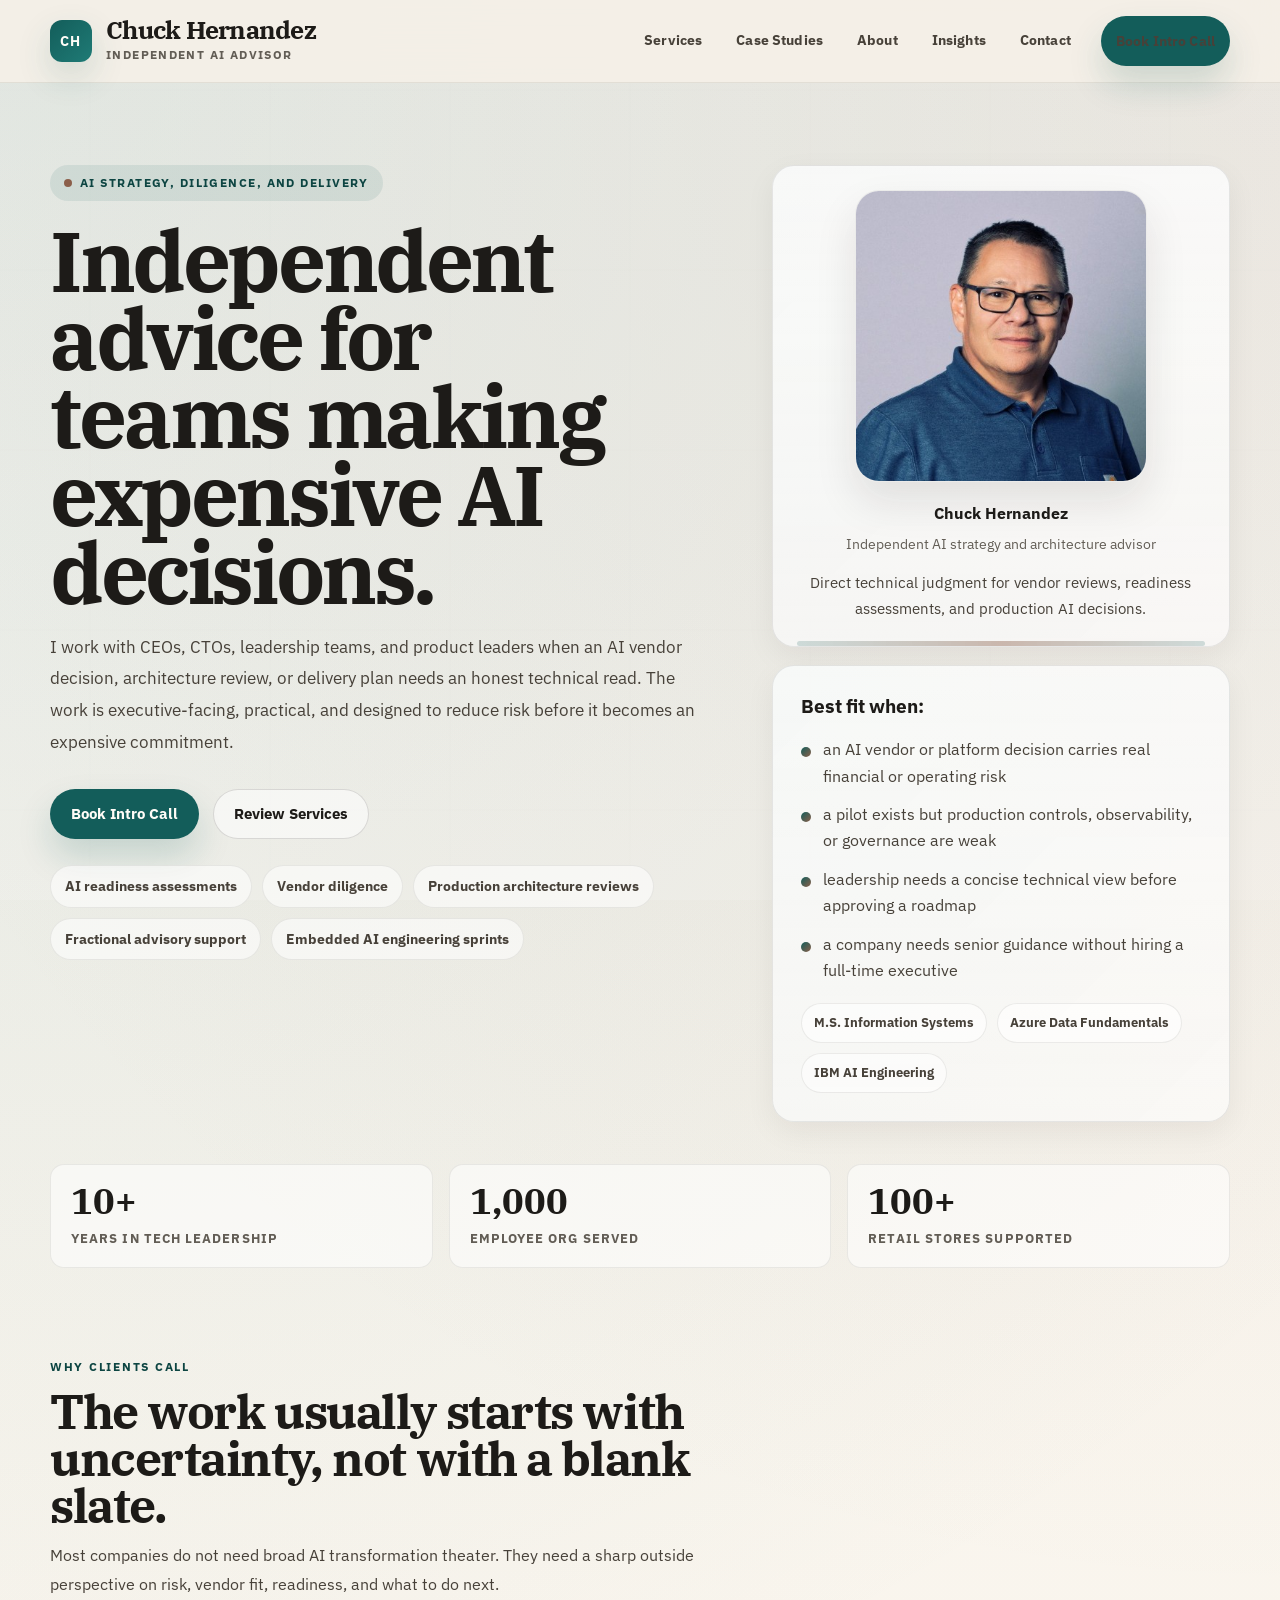
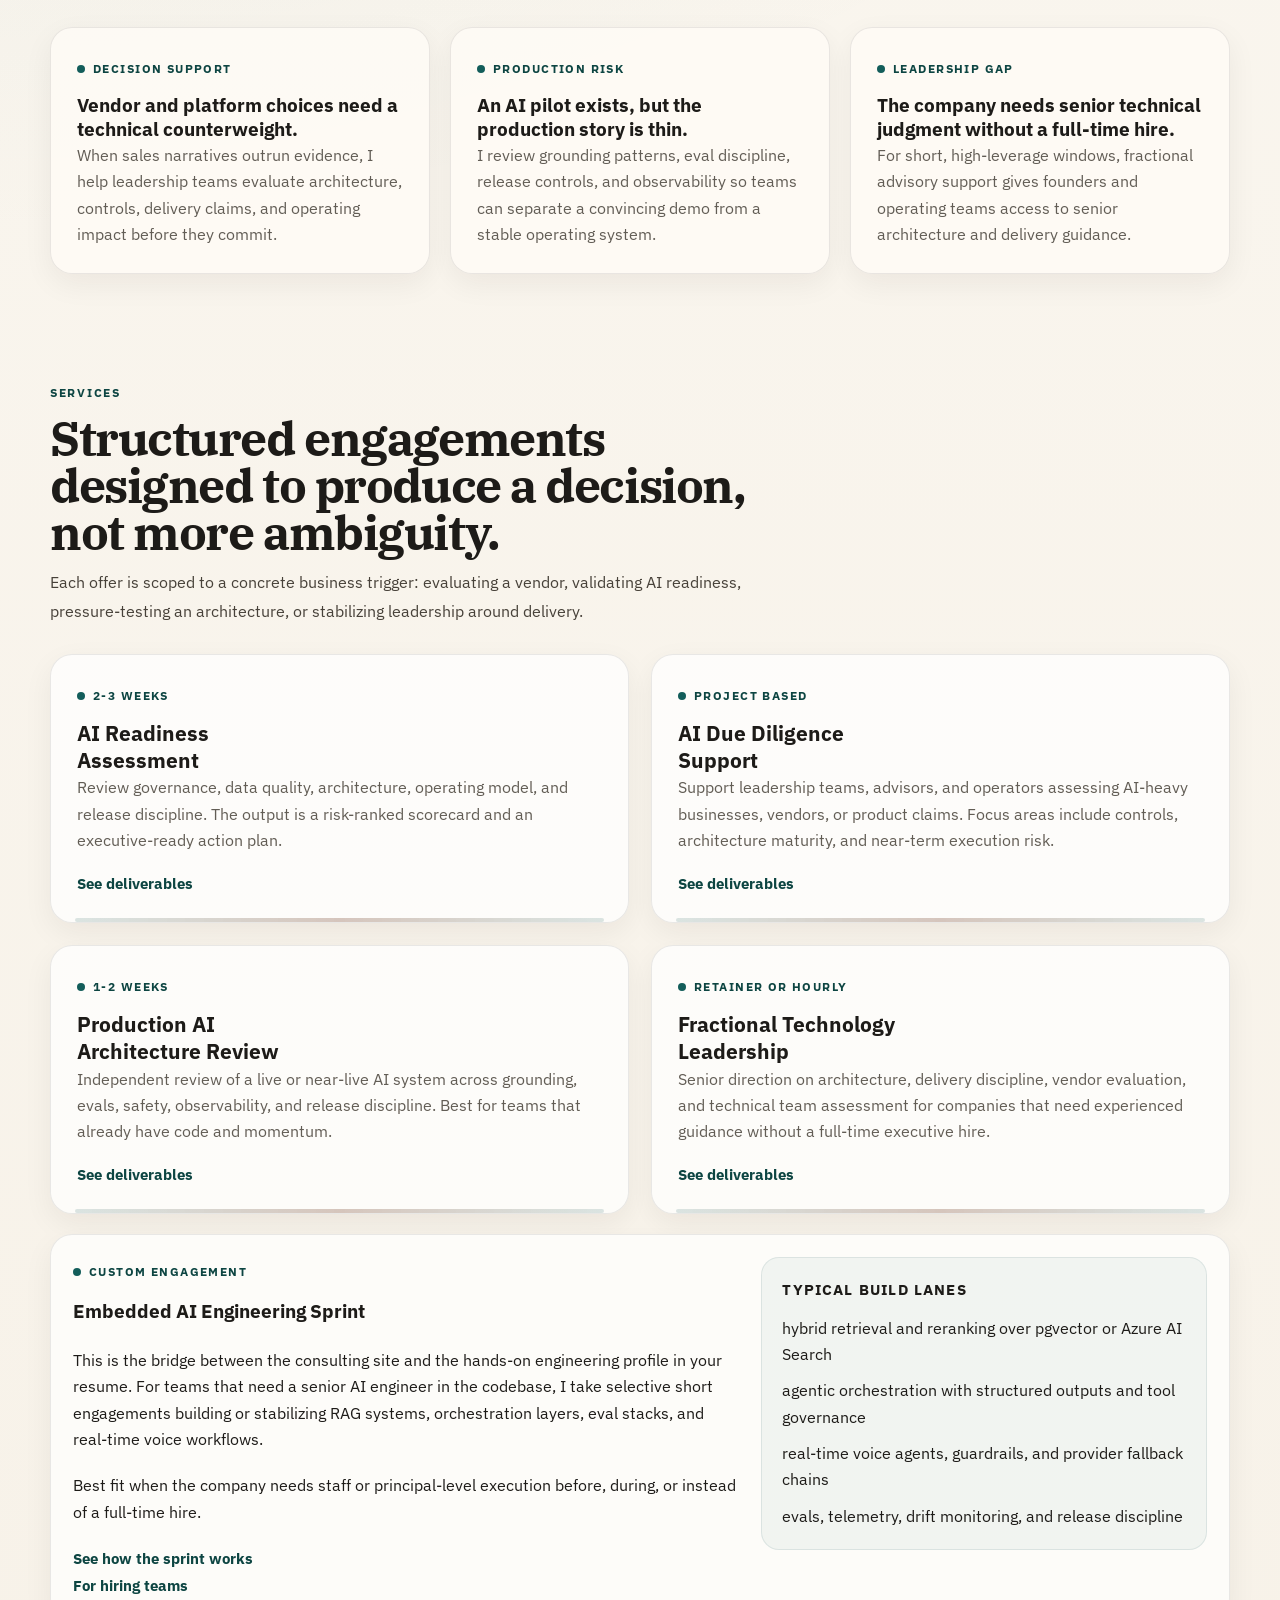
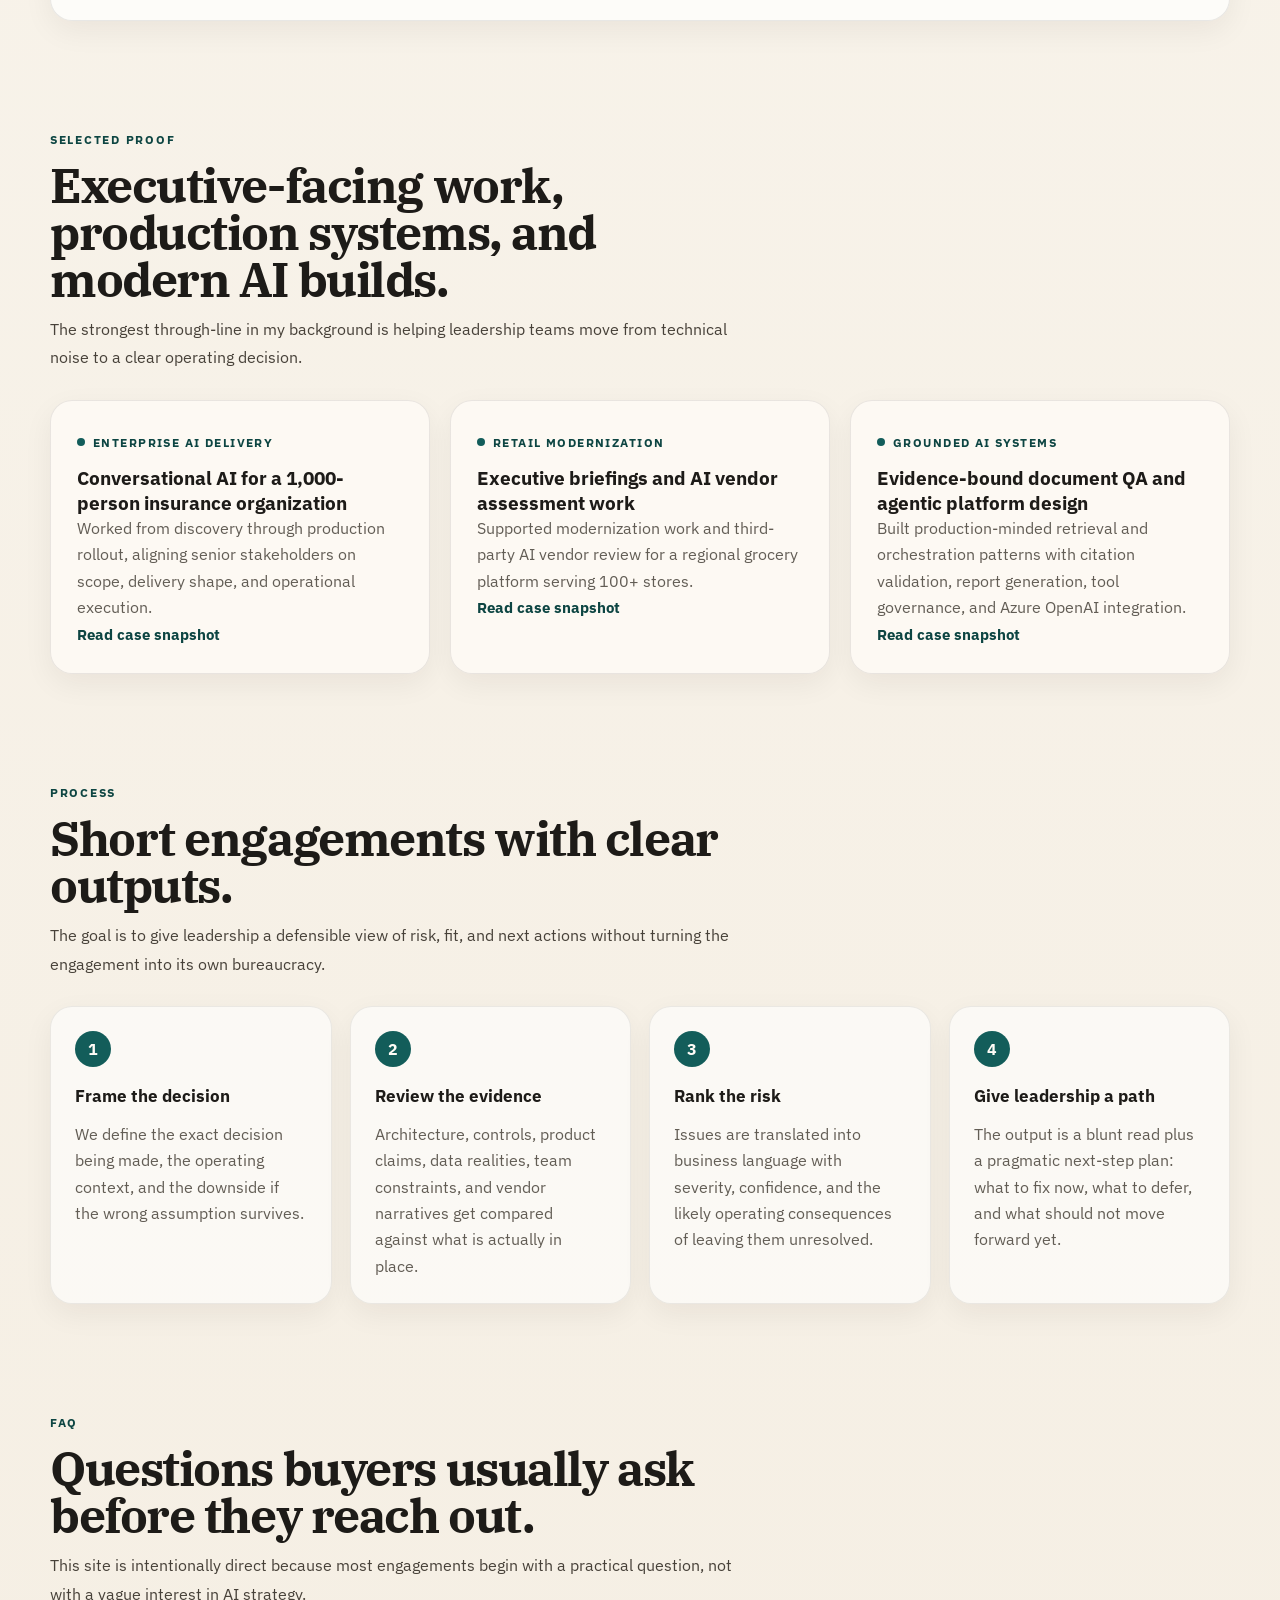
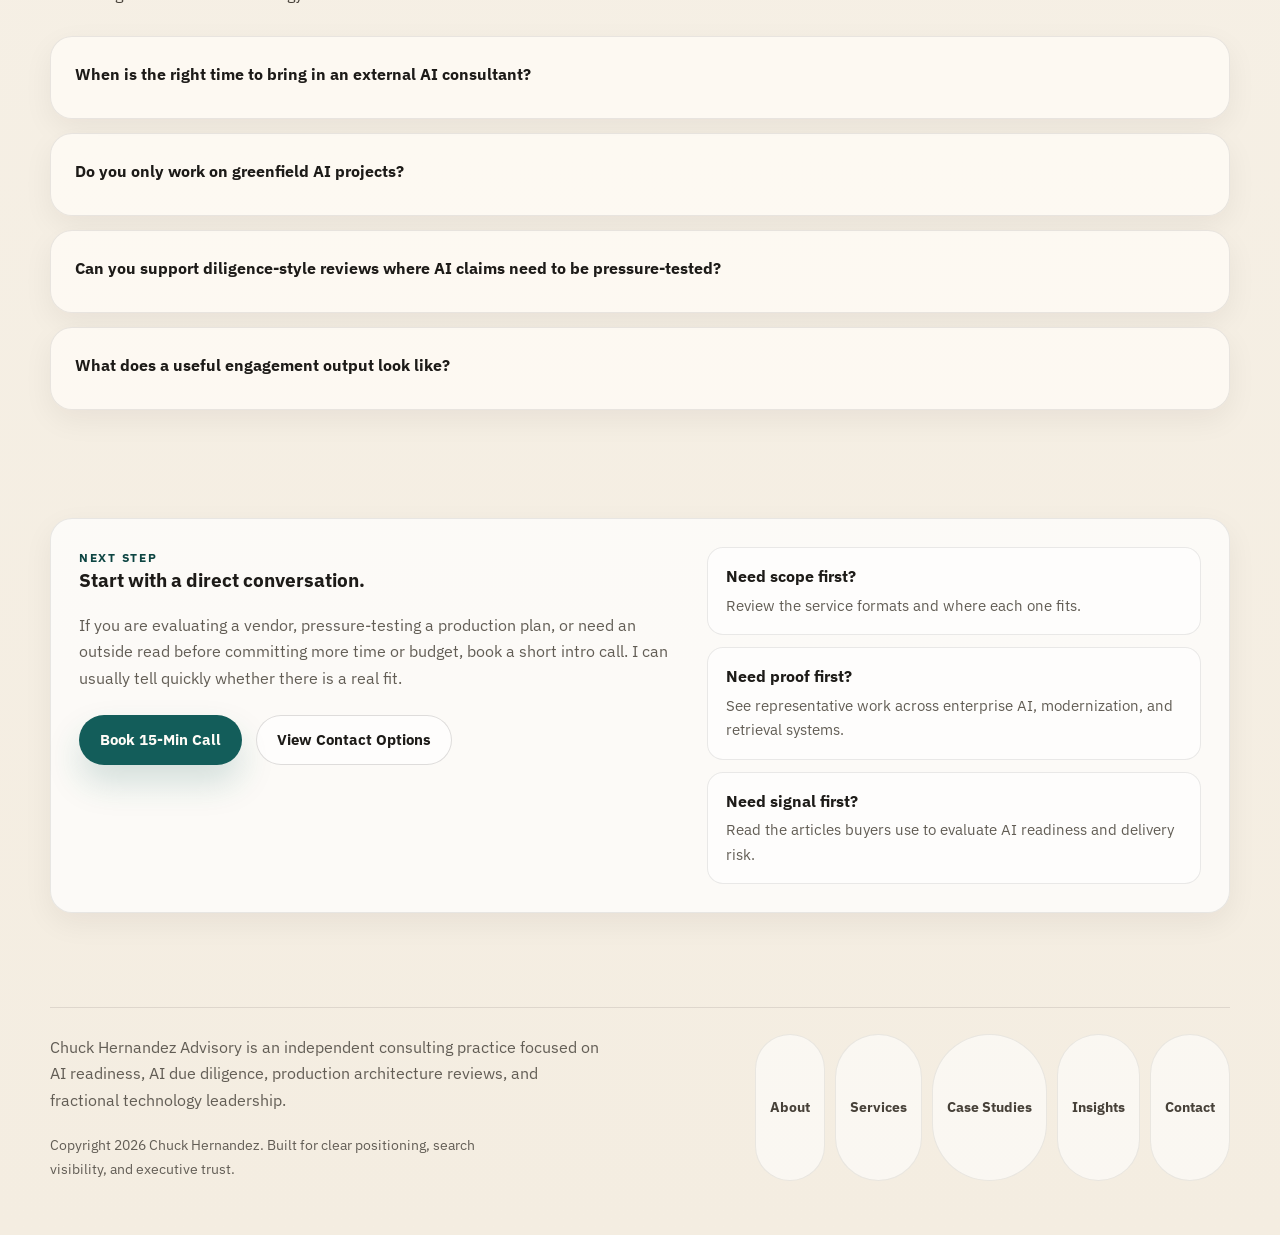
==== commit 556aaddf: "Switch site typography to IBM Plex" ====
--- a/index.html
+++ b/index.html
@@ -16,17 +16,18 @@
   <meta property="og:description" content="Independent AI advisor for leadership teams evaluating AI vendors, production readiness, and architecture risk.">
   <meta property="og:url" content="https://chuckhernandez.com/">
   <meta property="og:site_name" content="Chuck Hernandez Advisory">
-  <meta property="og:image" content="https://chuckhernandez.com/img/og-image.png">
+  <meta property="og:image" content="https://chuckhernandez.com/img/og-image.jpg">
   <meta property="og:image:alt" content="Chuck Hernandez Advisory social preview">
   <meta property="og:image:width" content="1200">
   <meta property="og:image:height" content="630">
   <meta name="twitter:card" content="summary_large_image">
   <meta name="twitter:title" content="Chuck Hernandez Advisory | AI Strategy, Due Diligence, and Architecture Reviews">
   <meta name="twitter:description" content="Independent AI advisor for leadership teams making high-stakes technology decisions.">
-  <meta name="twitter:image" content="https://chuckhernandez.com/img/og-image.png">
+  <meta name="twitter:image" content="https://chuckhernandez.com/img/og-image.jpg">
+  <link rel="preload" as="image" href="img/chuck.jpeg">
   <link rel="preconnect" href="https://fonts.googleapis.com">
   <link rel="preconnect" href="https://fonts.gstatic.com" crossorigin>
-  <link href="https://fonts.googleapis.com/css2?family=Cormorant+Garamond:wght@600;700&family=Manrope:wght@400;500;600;700;800&display=swap" rel="stylesheet">
+  <link href="https://fonts.googleapis.com/css2?family=IBM+Plex+Sans:wght@400;600;700&family=IBM+Plex+Serif:wght@600;700&display=swap" rel="stylesheet">
   <link rel="stylesheet" href="styles.css">
   <script>document.documentElement.classList.add("js");</script>
   <script src="site.js" defer></script>
@@ -191,7 +192,7 @@
           <div class="hero-side">
             <figure class="portrait-card reveal">
               <div class="portrait-frame">
-                <img src="img/chuck.jpeg" alt="Chuck Hernandez portrait" width="400" height="400" loading="eager">
+                <img src="img/chuck.jpeg" alt="Chuck Hernandez portrait" width="400" height="400" loading="eager" decoding="async" fetchpriority="high">
               </div>
               <figcaption class="portrait-copy">
                 <strong>Chuck Hernandez</strong>
@@ -479,3 +480,4 @@
   </footer>
 </body>
 </html>
+
--- a/styles.css
+++ b/styles.css
@@ -34,7 +34,7 @@
 
 body {
   min-height: 100vh;
-  font-family: "Manrope", sans-serif;
+  font-family: "IBM Plex Sans", sans-serif;
   color: var(--ink);
   background:
     radial-gradient(circle at top left, rgba(19, 93, 90, 0.12), transparent 30%),
@@ -134,7 +134,7 @@
     linear-gradient(135deg, var(--accent) 0%, #1f7b76 100%);
   box-shadow: 0 14px 34px rgba(19, 93, 90, 0.16);
   font-size: 0.9rem;
-  font-weight: 800;
+  font-weight: 700;
   letter-spacing: 0.1em;
 }
 
@@ -145,7 +145,7 @@
 }
 
 .brand-name {
-  font-family: "Cormorant Garamond", serif;
+  font-family: "IBM Plex Serif", serif;
   font-size: 1.55rem;
   font-weight: 700;
   line-height: 1;
@@ -227,7 +227,7 @@
   border: 1px solid transparent;
   border-radius: 999px;
   font-size: 0.92rem;
-  font-weight: 800;
+  font-weight: 700;
   line-height: 1;
   text-decoration: none;
   transition: transform 0.2s ease, box-shadow 0.2s ease, border-color 0.2s ease, background-color 0.2s ease;
@@ -298,7 +298,7 @@
   color: var(--accent-deep);
   background: rgba(19, 93, 90, 0.09);
   font-size: 0.75rem;
-  font-weight: 800;
+  font-weight: 700;
   letter-spacing: 0.12em;
   text-transform: uppercase;
 }
@@ -313,7 +313,7 @@
 
 .display {
   max-width: 12ch;
-  font-family: "Cormorant Garamond", serif;
+  font-family: "IBM Plex Serif", serif;
   font-size: clamp(3rem, 8vw, 5.3rem);
   font-weight: 700;
   line-height: 0.92;
@@ -322,7 +322,7 @@
 
 .page-title {
   max-width: 13ch;
-  font-family: "Cormorant Garamond", serif;
+  font-family: "IBM Plex Serif", serif;
   font-size: clamp(2.6rem, 6vw, 4.2rem);
   font-weight: 700;
   line-height: 0.98;
@@ -517,7 +517,7 @@
 }
 
 .metric-value {
-  font-family: "Cormorant Garamond", serif;
+  font-family: "IBM Plex Serif", serif;
   font-size: 2.25rem;
   font-weight: 700;
   line-height: 1;
@@ -527,7 +527,7 @@
   margin-top: 8px;
   color: var(--muted);
   font-size: 0.84rem;
-  font-weight: 800;
+  font-weight: 700;
   letter-spacing: 0.08em;
   text-transform: uppercase;
 }
@@ -562,13 +562,13 @@
 .section-kicker {
   color: var(--accent-deep);
   font-size: 0.78rem;
-  font-weight: 800;
+  font-weight: 700;
   letter-spacing: 0.14em;
   text-transform: uppercase;
 }
 
 .section-head h2 {
-  font-family: "Cormorant Garamond", serif;
+  font-family: "IBM Plex Serif", serif;
   font-size: clamp(2rem, 4vw, 3rem);
   font-weight: 700;
   line-height: 0.98;
@@ -607,7 +607,7 @@
   margin-bottom: 14px;
   color: var(--accent-deep);
   font-size: 0.74rem;
-  font-weight: 800;
+  font-weight: 700;
   letter-spacing: 0.12em;
   text-transform: uppercase;
 }
@@ -662,7 +662,7 @@
 
 .detail-sidebar h3 {
   font-size: 0.92rem;
-  font-weight: 800;
+  font-weight: 700;
   letter-spacing: 0.08em;
   text-transform: uppercase;
 }
@@ -703,7 +703,7 @@
   border-radius: 999px;
   color: var(--paper-strong);
   background: var(--accent);
-  font-weight: 800;
+  font-weight: 700;
 }
 
 .process-step h3 {
@@ -730,7 +730,7 @@
   margin-top: 18px;
   color: var(--muted);
   font-size: 0.85rem;
-  font-weight: 800;
+  font-weight: 700;
   letter-spacing: 0.08em;
   text-transform: uppercase;
 }
@@ -774,7 +774,7 @@
 
 .case-point h3 {
   font-size: 0.9rem;
-  font-weight: 800;
+  font-weight: 700;
   letter-spacing: 0.06em;
   text-transform: uppercase;
 }
@@ -799,7 +799,7 @@
 .timeline-year {
   color: var(--accent-deep);
   font-size: 0.82rem;
-  font-weight: 800;
+  font-weight: 700;
   letter-spacing: 0.14em;
   text-transform: uppercase;
 }
@@ -822,7 +822,7 @@
   list-style: none;
   padding: 18px 0;
   font-size: 1.02rem;
-  font-weight: 800;
+  font-weight: 700;
 }
 
 .faq-item summary::-webkit-details-marker {
@@ -855,7 +855,7 @@
   gap: 8px;
   color: var(--accent-deep);
   font-size: 0.92rem;
-  font-weight: 800;
+  font-weight: 700;
   text-decoration: none;
 }
 
@@ -959,7 +959,7 @@
 
 .prose h2,
 .prose h3 {
-  font-family: "Cormorant Garamond", serif;
+  font-family: "IBM Plex Serif", serif;
   line-height: 1;
   letter-spacing: -0.02em;
 }
@@ -1006,7 +1006,7 @@
 
 .article-aside h2 {
   font-size: 0.94rem;
-  font-weight: 800;
+  font-weight: 700;
   letter-spacing: 0.08em;
   text-transform: uppercase;
 }
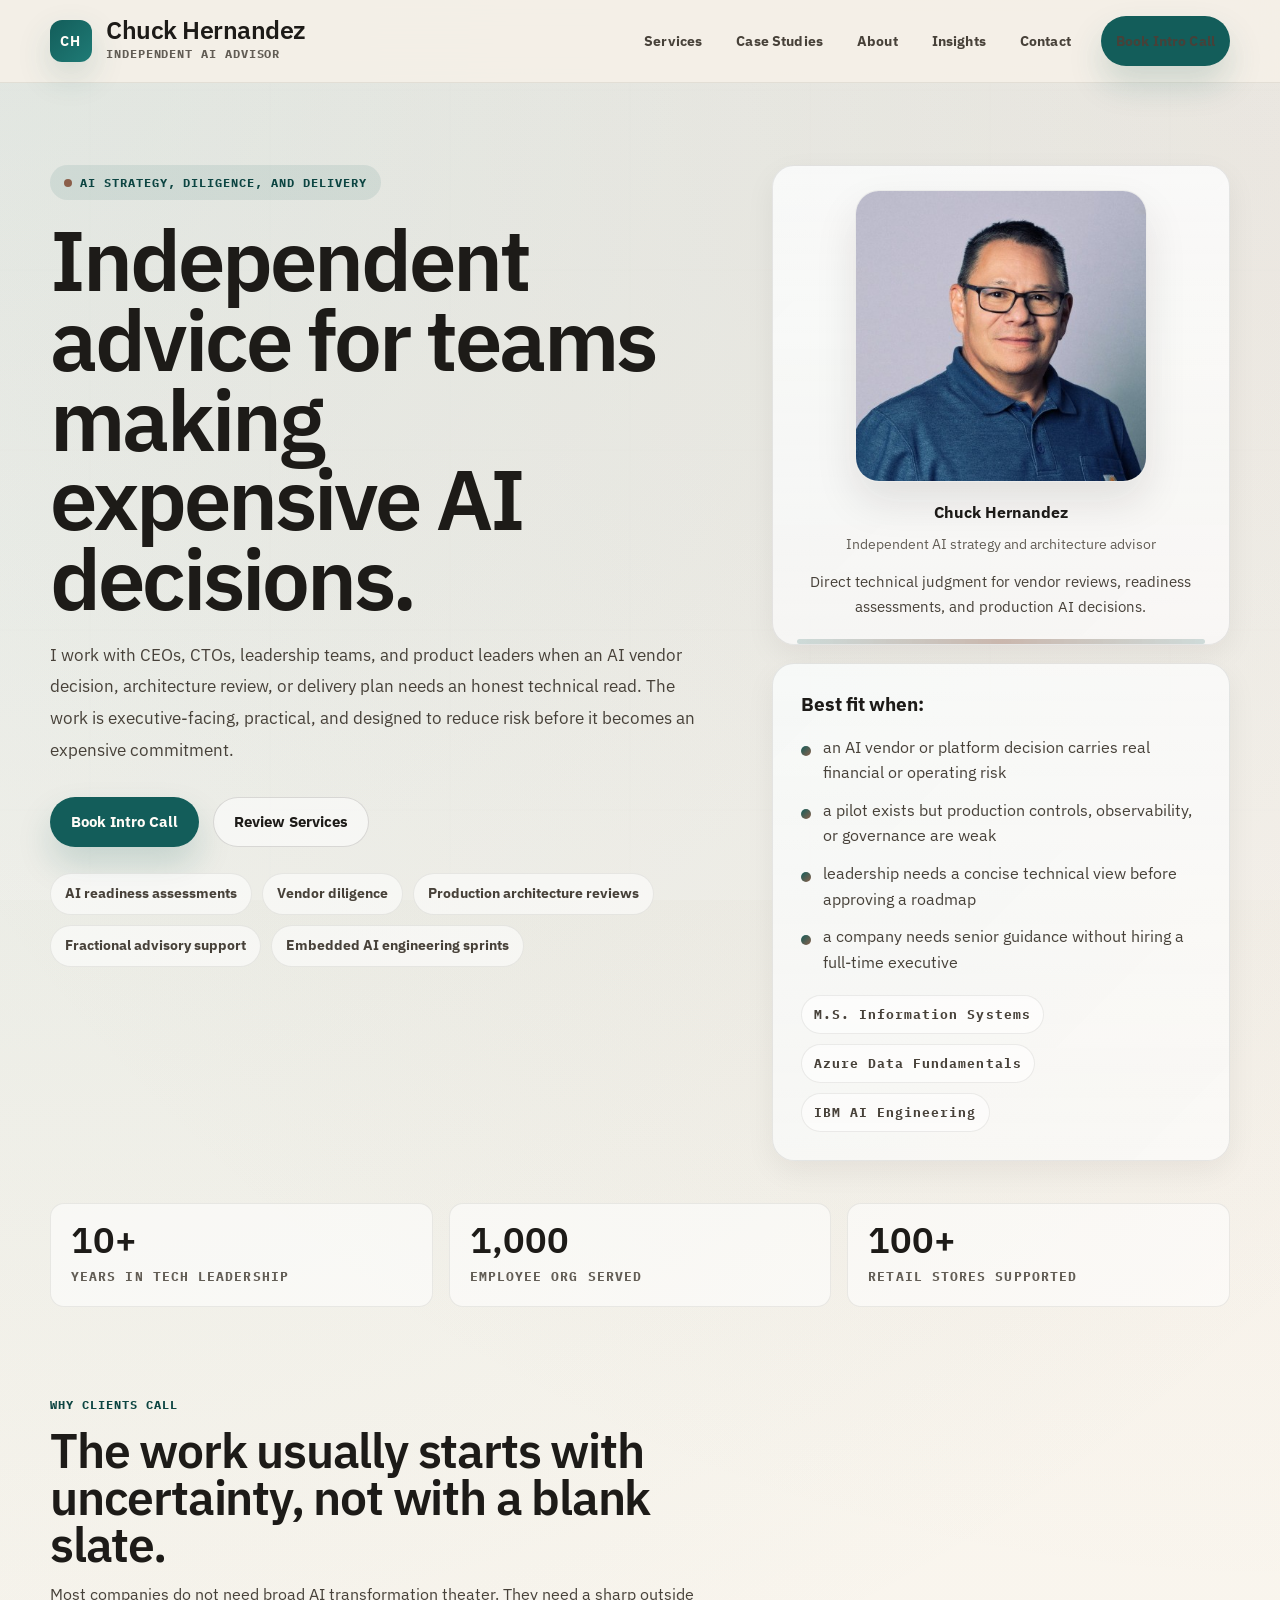
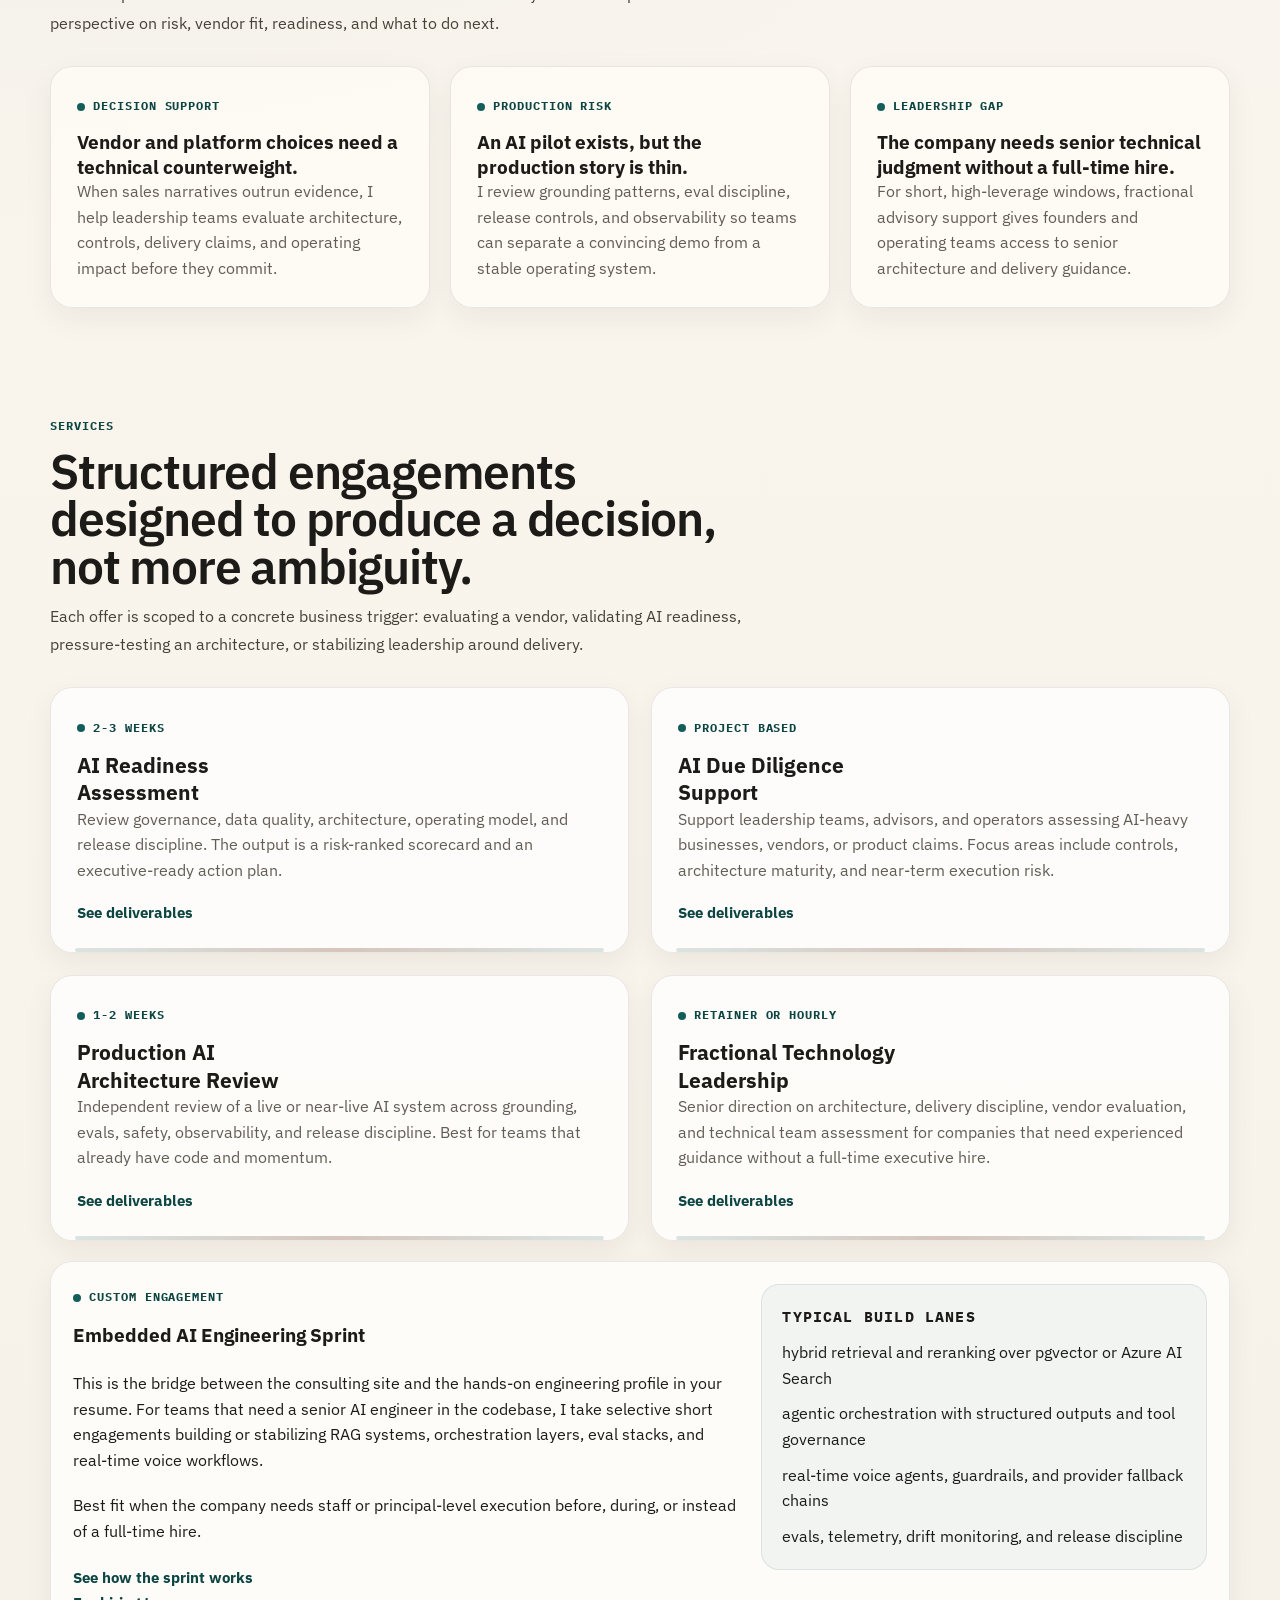
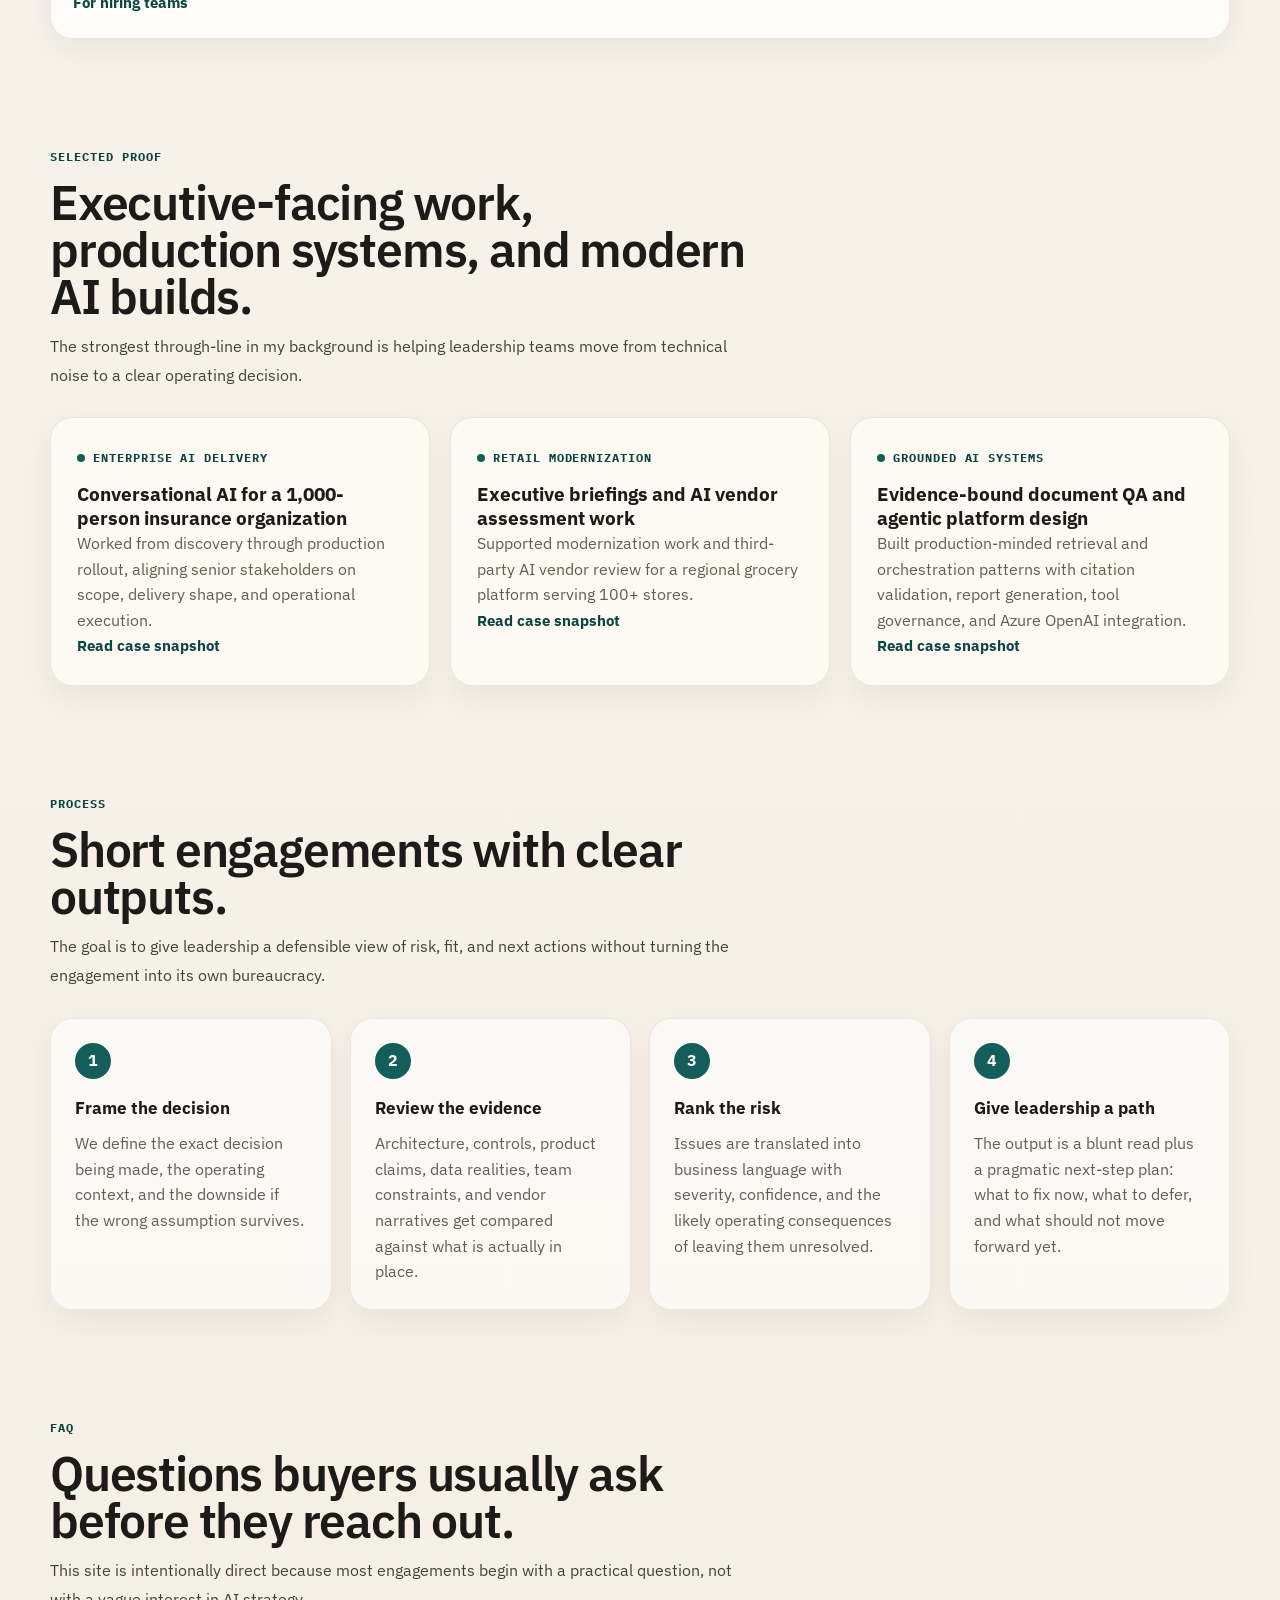
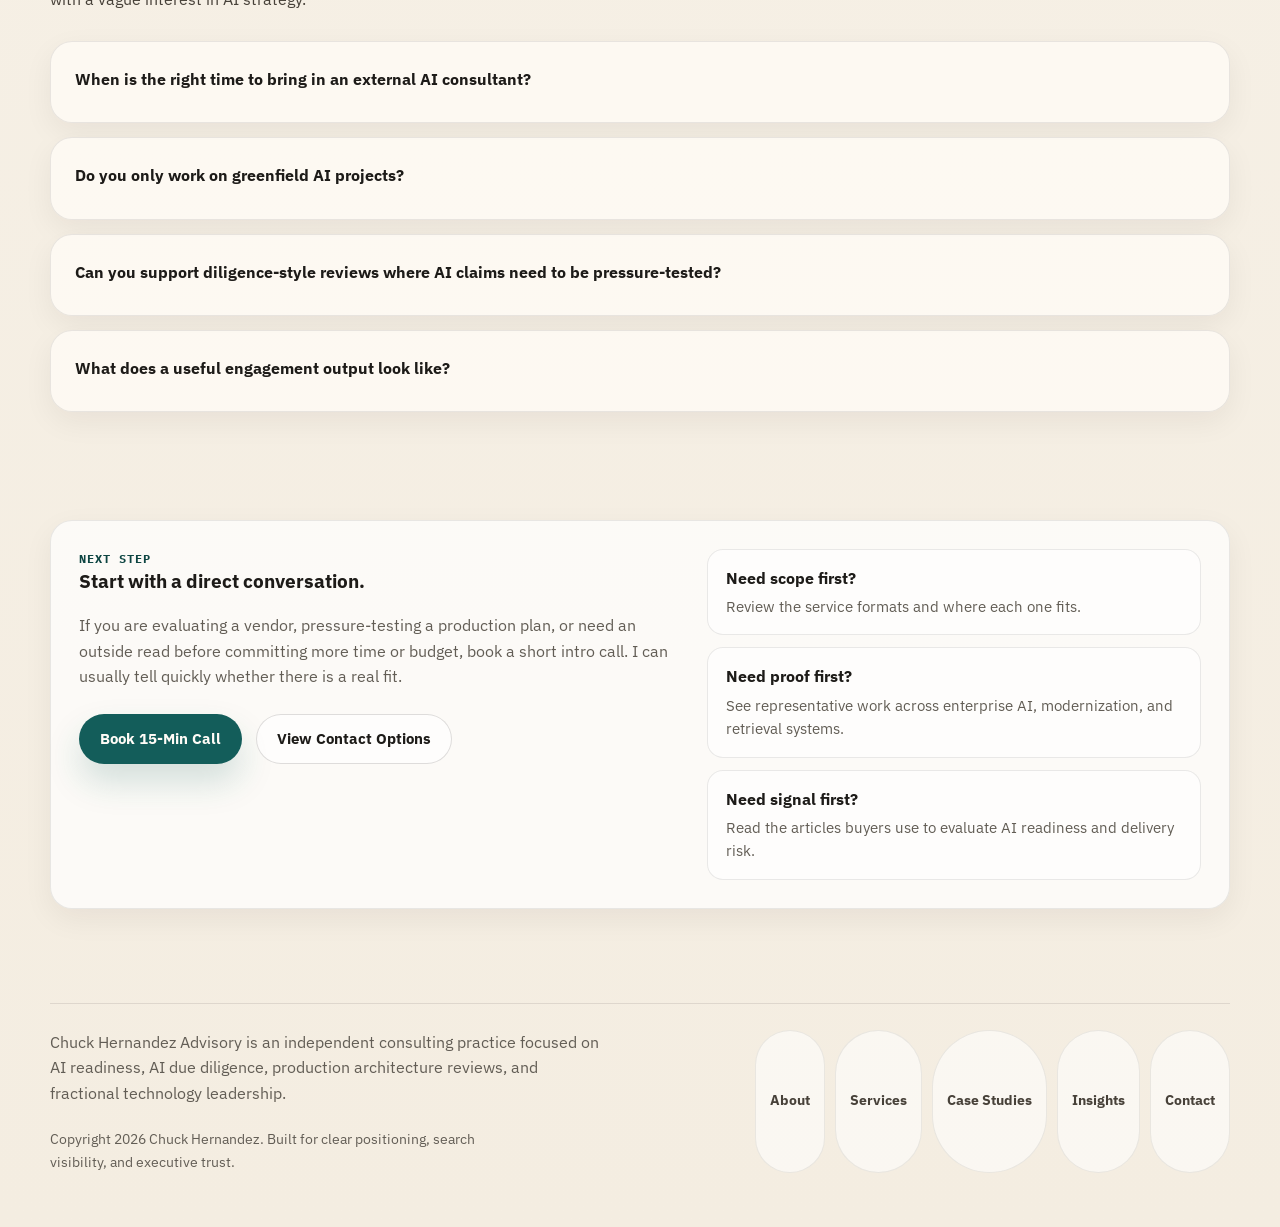
==== commit ba134ac7: "Refine typography and project proof pages" ====
--- a/index.html
+++ b/index.html
@@ -27,10 +27,10 @@
   <link rel="preload" as="image" href="img/chuck.jpeg">
   <link rel="preconnect" href="https://fonts.googleapis.com">
   <link rel="preconnect" href="https://fonts.gstatic.com" crossorigin>
-  <link href="https://fonts.googleapis.com/css2?family=IBM+Plex+Sans:wght@400;600;700&family=IBM+Plex+Serif:wght@600;700&display=swap" rel="stylesheet">
-  <link rel="stylesheet" href="styles.css">
+  <link href="https://fonts.googleapis.com/css2?family=IBM+Plex+Sans:wght@400;500;600;700&family=IBM+Plex+Mono:wght@400;500;600&display=swap" rel="stylesheet">
+  <link rel="stylesheet" href="styles.css?v=20260312c">
   <script>document.documentElement.classList.add("js");</script>
-  <script src="site.js" defer></script>
+  <script src="site.js?v=20260312c" defer></script>
   <script type="application/ld+json">
     {
       "@context": "https://schema.org",
@@ -47,8 +47,7 @@
             "name": "University of San Francisco"
           },
           "sameAs": [
-            "https://linkedin.com/in/chuck-hernandez",
-            "https://github.com/aidevcode9"
+            "https://linkedin.com/in/chuck-hernandez"
           ],
           "knowsAbout": [
             "AI strategy",
@@ -71,8 +70,7 @@
           },
           "areaServed": "United States",
           "sameAs": [
-            "https://linkedin.com/in/chuck-hernandez",
-            "https://github.com/aidevcode9"
+            "https://linkedin.com/in/chuck-hernandez"
           ],
           "serviceType": [
             "AI Readiness Assessment",
--- a/styles.css
+++ b/styles.css
@@ -35,12 +35,13 @@
 body {
   min-height: 100vh;
   font-family: "IBM Plex Sans", sans-serif;
+  font-weight: 400;
   color: var(--ink);
   background:
     radial-gradient(circle at top left, rgba(19, 93, 90, 0.12), transparent 30%),
     radial-gradient(circle at top right, rgba(139, 95, 74, 0.11), transparent 26%),
     linear-gradient(180deg, #fbf8f2 0%, #f4ede1 100%);
-  line-height: 1.65;
+  line-height: 1.6;
   -webkit-font-smoothing: antialiased;
   text-rendering: optimizeLegibility;
 }
@@ -145,11 +146,11 @@
 }
 
 .brand-name {
-  font-family: "IBM Plex Serif", serif;
+  font-family: "IBM Plex Sans", sans-serif;
   font-size: 1.55rem;
-  font-weight: 700;
+  font-weight: 600;
   line-height: 1;
-  letter-spacing: -0.03em;
+  letter-spacing: -0.02em;
 }
 
 .brand-tag {
@@ -313,20 +314,20 @@
 
 .display {
   max-width: 12ch;
-  font-family: "IBM Plex Serif", serif;
+  font-family: "IBM Plex Sans", sans-serif;
   font-size: clamp(3rem, 8vw, 5.3rem);
-  font-weight: 700;
-  line-height: 0.92;
-  letter-spacing: -0.04em;
+  font-weight: 600;
+  line-height: 0.94;
+  letter-spacing: -0.035em;
 }
 
 .page-title {
   max-width: 13ch;
-  font-family: "IBM Plex Serif", serif;
+  font-family: "IBM Plex Sans", sans-serif;
   font-size: clamp(2.6rem, 6vw, 4.2rem);
-  font-weight: 700;
+  font-weight: 600;
   line-height: 0.98;
-  letter-spacing: -0.04em;
+  letter-spacing: -0.03em;
 }
 
 .lead {
@@ -517,9 +518,9 @@
 }
 
 .metric-value {
-  font-family: "IBM Plex Serif", serif;
+  font-family: "IBM Plex Sans", sans-serif;
   font-size: 2.25rem;
-  font-weight: 700;
+  font-weight: 600;
   line-height: 1;
 }
 
@@ -568,11 +569,11 @@
 }
 
 .section-head h2 {
-  font-family: "IBM Plex Serif", serif;
+  font-family: "IBM Plex Sans", sans-serif;
   font-size: clamp(2rem, 4vw, 3rem);
-  font-weight: 700;
+  font-weight: 600;
   line-height: 0.98;
-  letter-spacing: -0.03em;
+  letter-spacing: -0.025em;
 }
 
 .section-head p {
@@ -959,9 +960,27 @@
 
 .prose h2,
 .prose h3 {
-  font-family: "IBM Plex Serif", serif;
+  font-family: "IBM Plex Sans", sans-serif;
   line-height: 1;
+  font-weight: 600;
   letter-spacing: -0.02em;
+}
+
+.brand-tag,
+.eyebrow,
+.metric-label,
+.section-kicker,
+.card-tag,
+.article-meta,
+.case-meta,
+.service-meta,
+.detail-sidebar h3,
+.quote-attribution,
+.timeline-year,
+.credential,
+.article-aside h2 {
+  font-family: "IBM Plex Mono", monospace;
+  letter-spacing: 0.08em;
 }
 
 .prose h2 {
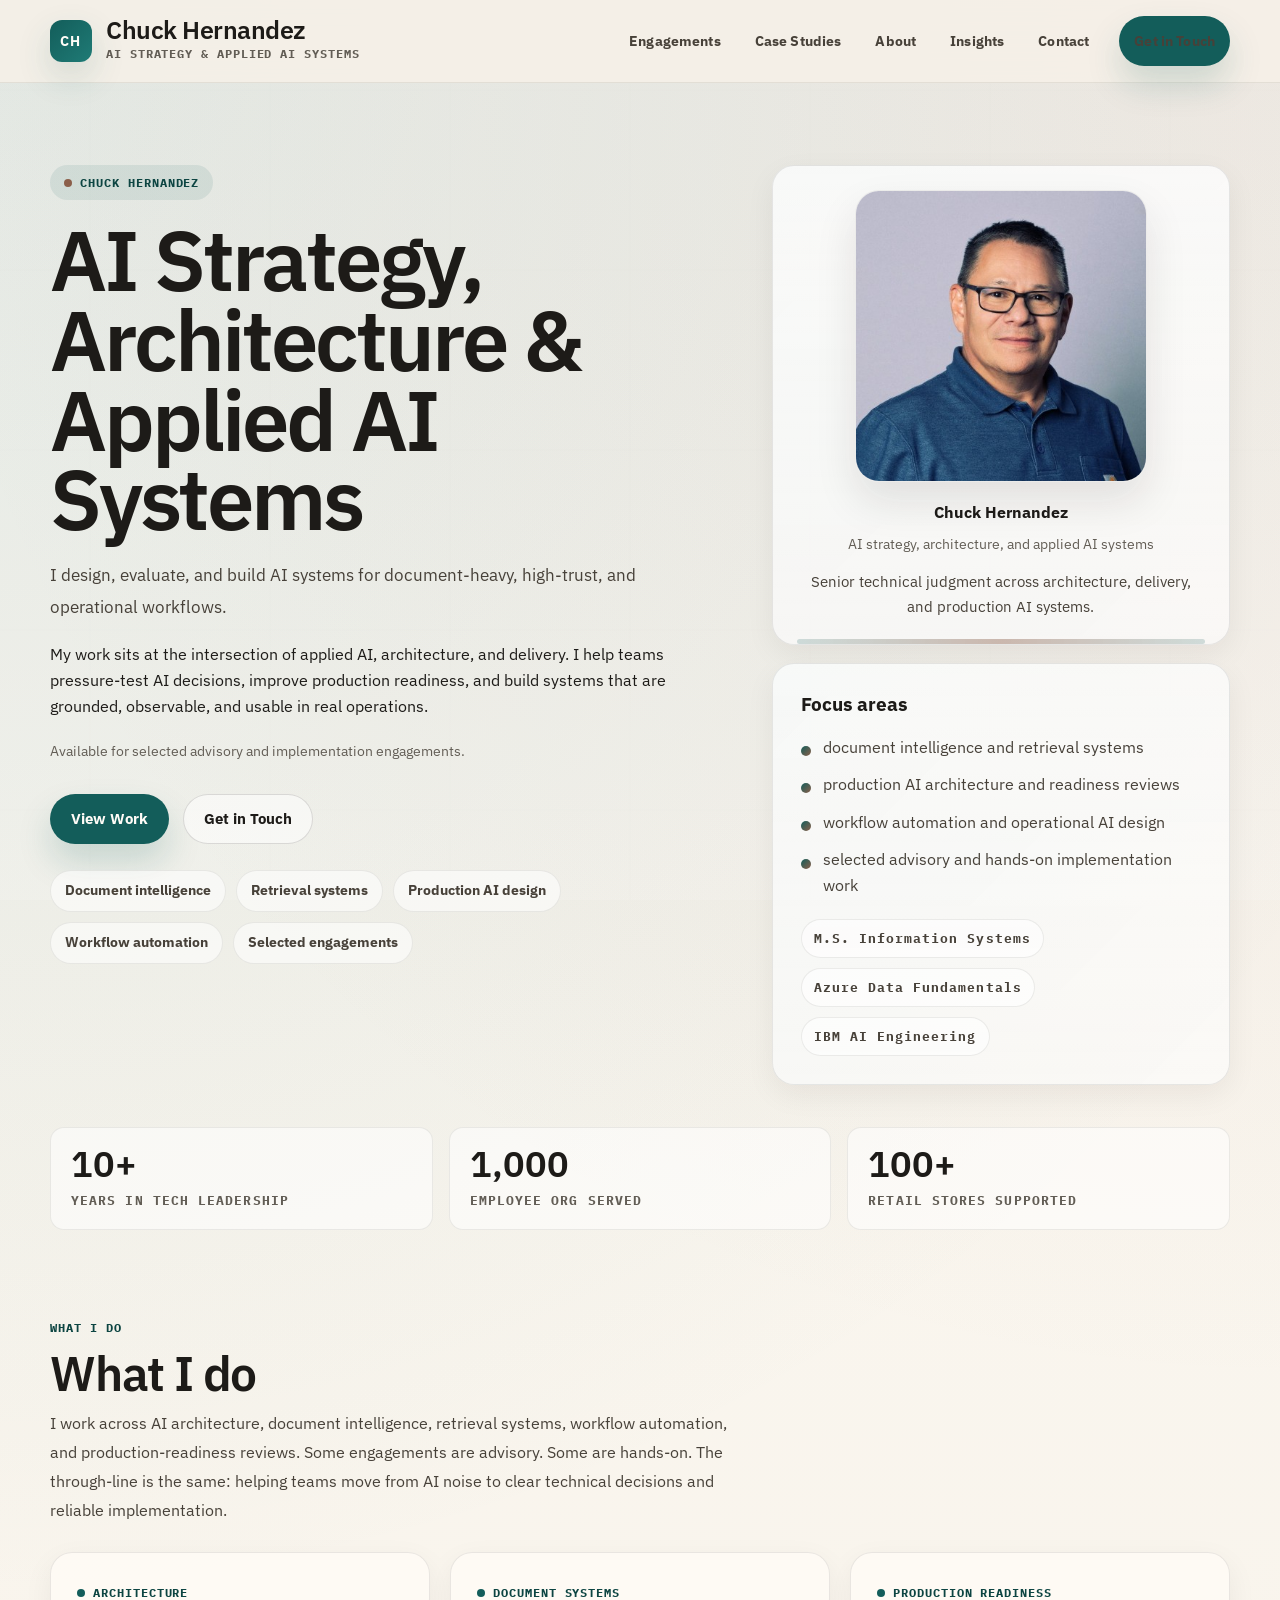
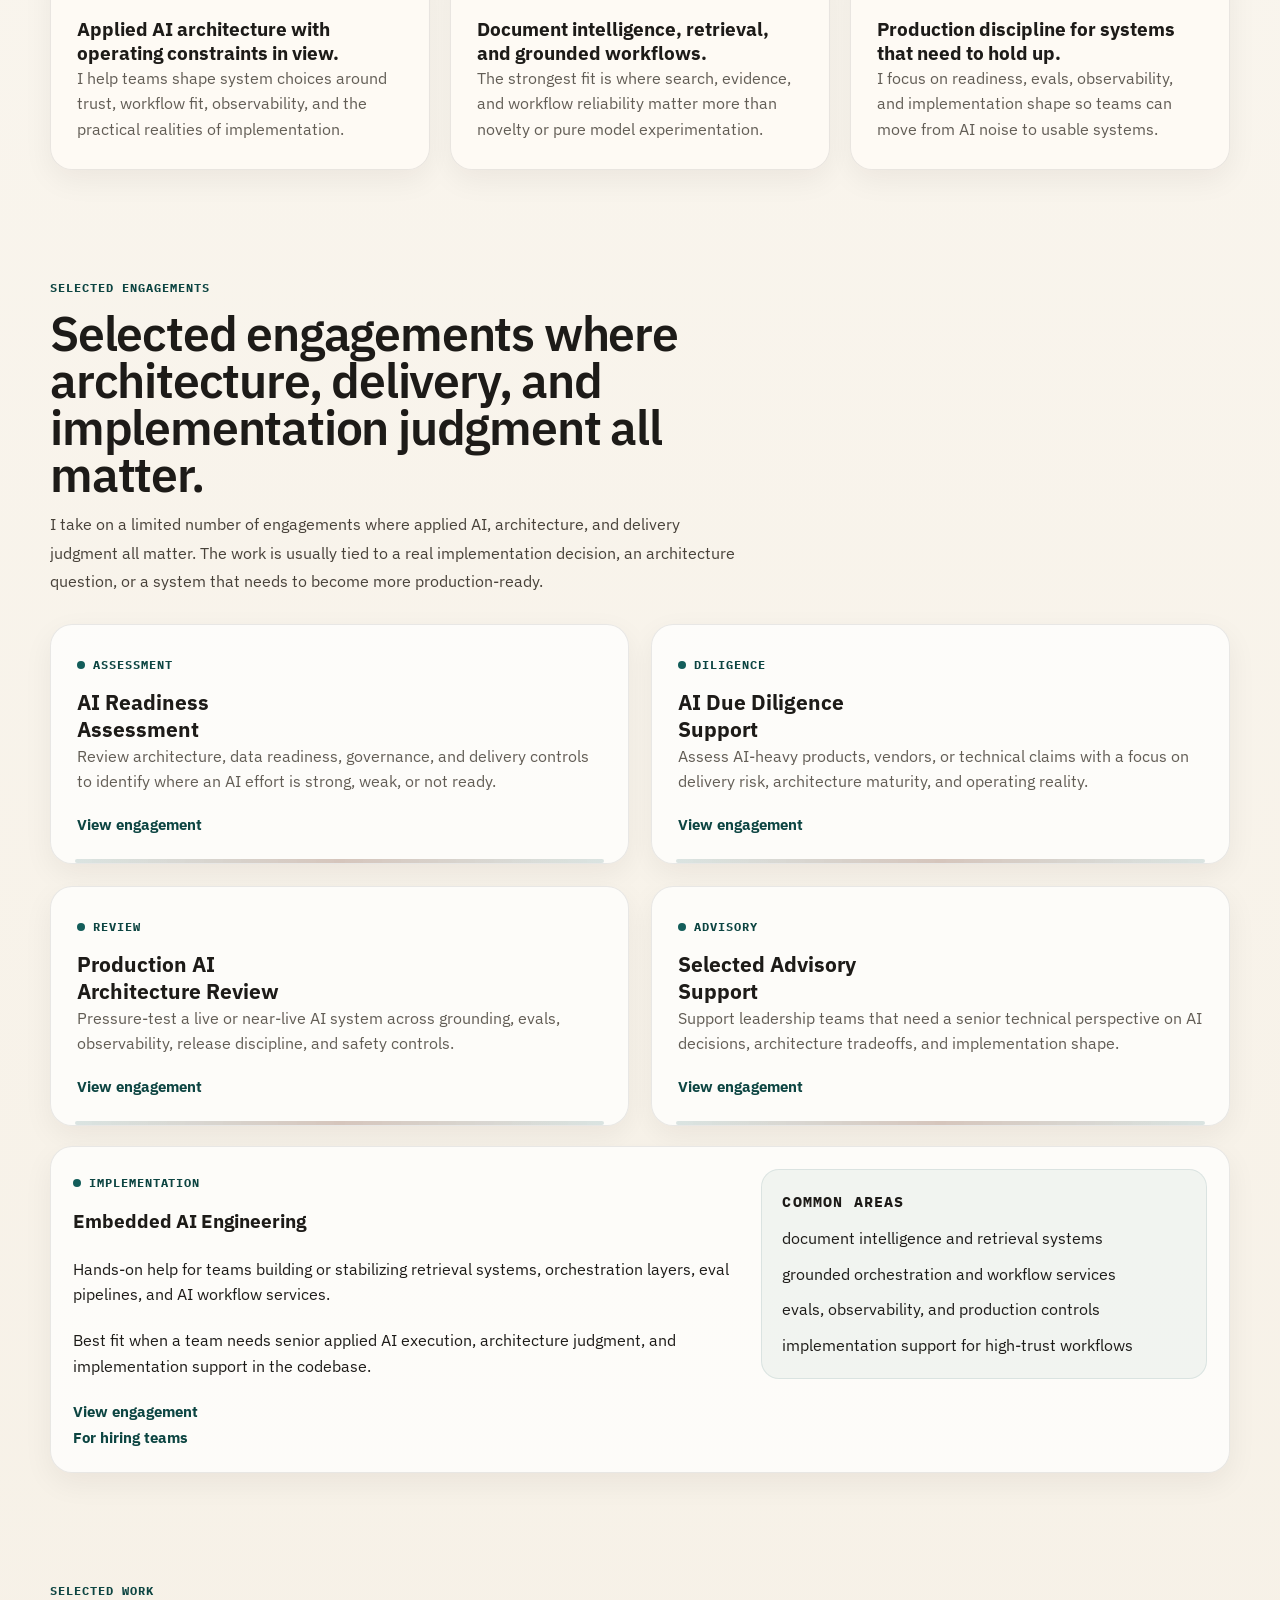
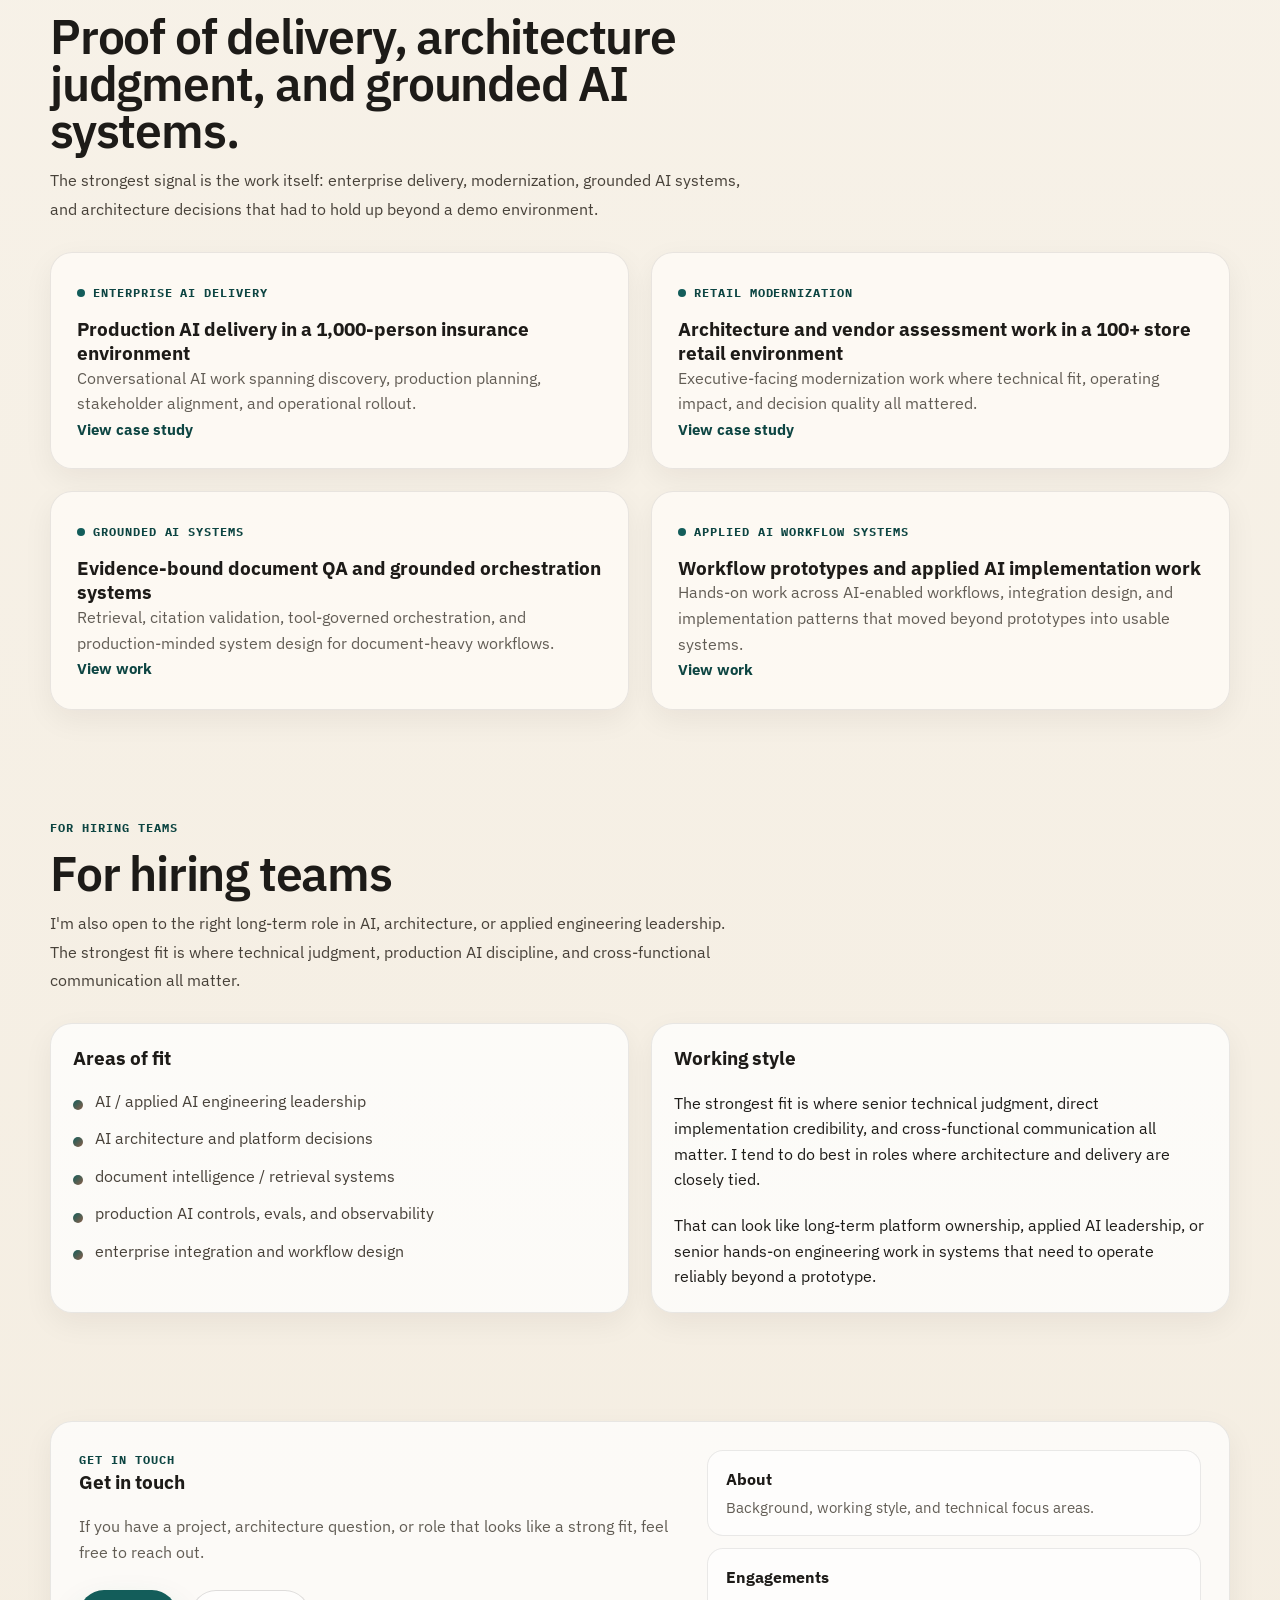
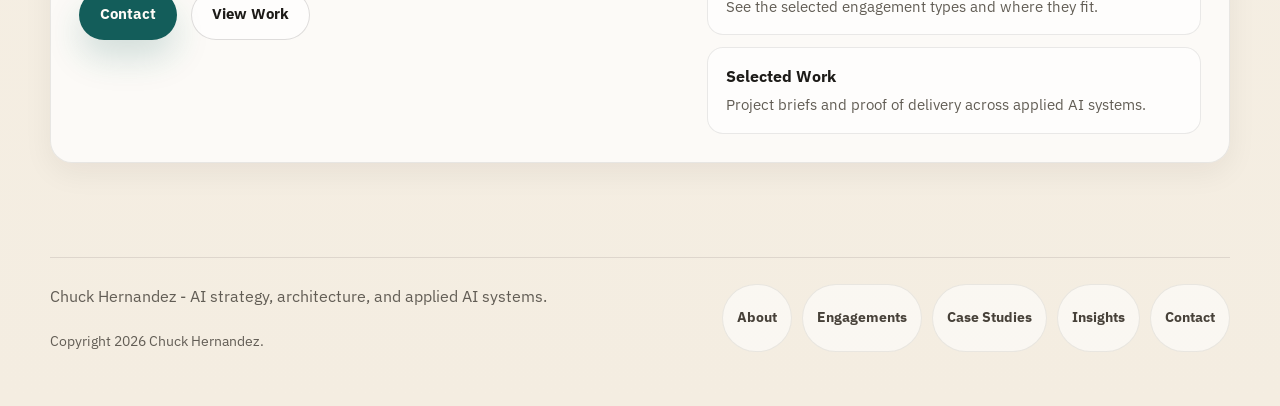
==== commit 9a7211fa: "Reposition site for hiring and advisory" ====
--- a/index.html
+++ b/index.html
@@ -3,8 +3,8 @@
 <head>
   <meta charset="UTF-8">
   <meta name="viewport" content="width=device-width, initial-scale=1.0">
-  <title>Chuck Hernandez Advisory | AI Strategy, Due Diligence, and Architecture Reviews</title>
-  <meta name="description" content="Independent AI strategy, due diligence-style technical assessment, and architecture consulting for CEOs, CTOs, leadership teams, and operators making high-stakes technology decisions.">
+  <title>Chuck Hernandez | AI Strategy, Architecture &amp; Applied AI Systems</title>
+  <meta name="description" content="Senior AI and architecture leader focused on document intelligence, retrieval systems, production AI design, and selected advisory engagements.">
   <meta name="author" content="Chuck Hernandez">
   <meta name="robots" content="index, follow">
   <meta name="theme-color" content="#135d5a">
@@ -12,17 +12,17 @@
   <link rel="icon" href="img/favicon.svg" type="image/svg+xml">
   <link rel="manifest" href="site.webmanifest">
   <meta property="og:type" content="website">
-  <meta property="og:title" content="Chuck Hernandez Advisory | AI Strategy, Due Diligence, and Architecture Reviews">
-  <meta property="og:description" content="Independent AI advisor for leadership teams evaluating AI vendors, production readiness, and architecture risk.">
+  <meta property="og:title" content="Chuck Hernandez | AI Strategy, Architecture &amp; Applied AI Systems">
+  <meta property="og:description" content="Senior AI and architecture leader focused on document intelligence, retrieval systems, production AI design, and selected advisory engagements.">
   <meta property="og:url" content="https://chuckhernandez.com/">
-  <meta property="og:site_name" content="Chuck Hernandez Advisory">
+  <meta property="og:site_name" content="Chuck Hernandez">
   <meta property="og:image" content="https://chuckhernandez.com/img/og-image.jpg">
-  <meta property="og:image:alt" content="Chuck Hernandez Advisory social preview">
+  <meta property="og:image:alt" content="Chuck Hernandez social preview">
   <meta property="og:image:width" content="1200">
   <meta property="og:image:height" content="630">
   <meta name="twitter:card" content="summary_large_image">
-  <meta name="twitter:title" content="Chuck Hernandez Advisory | AI Strategy, Due Diligence, and Architecture Reviews">
-  <meta name="twitter:description" content="Independent AI advisor for leadership teams making high-stakes technology decisions.">
+  <meta name="twitter:title" content="Chuck Hernandez | AI Strategy, Architecture &amp; Applied AI Systems">
+  <meta name="twitter:description" content="Senior AI and architecture leader focused on document intelligence, retrieval systems, production AI design, and selected advisory engagements.">
   <meta name="twitter:image" content="https://chuckhernandez.com/img/og-image.jpg">
   <link rel="preload" as="image" href="img/chuck.jpeg">
   <link rel="preconnect" href="https://fonts.googleapis.com">
@@ -40,7 +40,7 @@
           "@id": "https://chuckhernandez.com/#person",
           "name": "Chuck Hernandez",
           "url": "https://chuckhernandez.com/",
-          "jobTitle": "AI Strategy and Architecture Consultant",
+          "jobTitle": "AI Strategy and Architecture Leader",
           "image": "https://chuckhernandez.com/img/chuck.jpeg",
           "alumniOf": {
             "@type": "CollegeOrUniversity",
@@ -51,81 +51,22 @@
           ],
           "knowsAbout": [
             "AI strategy",
-            "AI due diligence",
-            "production AI architecture",
+            "AI architecture",
+            "document intelligence",
             "retrieval systems",
-            "enterprise AI governance",
-            "technology modernization"
-          ]
-        },
-        {
-          "@type": "ProfessionalService",
-          "@id": "https://chuckhernandez.com/#business",
-          "name": "Chuck Hernandez Advisory",
-          "url": "https://chuckhernandez.com/",
-          "image": "https://chuckhernandez.com/img/chuck.jpeg",
-          "description": "Independent consulting for AI readiness, vendor diligence, production architecture review, and fractional technology leadership.",
-          "founder": {
-            "@id": "https://chuckhernandez.com/#person"
-          },
-          "areaServed": "United States",
-          "sameAs": [
-            "https://linkedin.com/in/chuck-hernandez"
-          ],
-          "serviceType": [
-            "AI Readiness Assessment",
-            "AI Due Diligence Support",
-            "Production AI Architecture Review",
-            "Fractional Technology Leadership",
-            "Embedded AI Engineering Sprint"
+            "production AI design",
+            "workflow automation",
+            "observability"
           ]
         },
         {
           "@type": "WebSite",
           "@id": "https://chuckhernandez.com/#website",
           "url": "https://chuckhernandez.com/",
-          "name": "Chuck Hernandez Advisory",
+          "name": "Chuck Hernandez",
           "publisher": {
-            "@id": "https://chuckhernandez.com/#business"
+            "@id": "https://chuckhernandez.com/#person"
           }
-        },
-        {
-          "@type": "FAQPage",
-          "@id": "https://chuckhernandez.com/#faq",
-          "mainEntity": [
-            {
-              "@type": "Question",
-              "name": "When should a team bring in an external AI advisor?",
-              "acceptedAnswer": {
-                "@type": "Answer",
-                "text": "External help is useful when the decision is expensive, politically sensitive, or technically unclear. Typical triggers include vendor selection, production readiness reviews, M&A diligence, and executive teams needing an objective read on AI delivery risk."
-              }
-            },
-            {
-              "@type": "Question",
-              "name": "What does an AI readiness assessment cover?",
-              "acceptedAnswer": {
-                "@type": "Answer",
-                "text": "A readiness assessment covers data quality, architecture, model and retrieval patterns, security and governance, evaluation methods, observability, operating model, and release discipline. The output is usually an executive briefing with a risk-ranked action plan."
-              }
-            },
-            {
-              "@type": "Question",
-              "name": "Do you support diligence-style technical reviews?",
-              "acceptedAnswer": {
-                "@type": "Answer",
-                "text": "Yes. I support structured technical assessments for leadership teams evaluating AI-heavy vendors, products, or platform decisions. The work focuses on architecture maturity, controls, delivery risk, and what would need to be true for the claims to hold up in practice."
-              }
-            },
-            {
-              "@type": "Question",
-              "name": "Can you review AI systems that are already live?",
-              "acceptedAnswer": {
-                "@type": "Answer",
-                "text": "Yes. Production AI architecture reviews focus on grounding quality, evals, safety controls, observability, release gates, and operational risk in systems that already have a pilot or production footprint."
-              }
-            }
-          ]
         }
       ]
     }
@@ -135,11 +76,11 @@
   <a class="skip-link" href="#content">Skip to content</a>
   <header class="site-header">
     <div class="container">
-      <a class="brand" href="index.html" aria-label="Chuck Hernandez Advisory home">
+      <a class="brand" href="index.html" aria-label="Chuck Hernandez home">
         <span class="brand-mark" aria-hidden="true">CH</span>
         <span class="brand-copy">
           <span class="brand-name">Chuck Hernandez</span>
-          <span class="brand-tag">Independent AI Advisor</span>
+          <span class="brand-tag">AI Strategy &amp; Applied AI Systems</span>
         </span>
       </a>
 
@@ -152,14 +93,14 @@
 
         <nav class="site-nav" id="site-nav" aria-label="Primary">
           <ul>
-            <li><a href="services.html">Services</a></li>
+            <li><a href="services.html">Engagements</a></li>
             <li><a href="case-studies.html">Case Studies</a></li>
             <li><a href="about.html">About</a></li>
             <li><a href="insights.html">Insights</a></li>
             <li><a href="contact.html">Contact</a></li>
           </ul>
           <div class="header-cta">
-            <a class="button button-primary" href="https://cal.com/chuck-h-cll6vj/15min" target="_blank" rel="noopener">Book Intro Call</a>
+            <a class="button button-primary" href="contact.html">Get in Touch</a>
           </div>
         </nav>
       </div>
@@ -171,19 +112,21 @@
       <div class="container">
         <div class="hero-grid">
           <div class="hero-copy">
-            <div class="eyebrow reveal">AI Strategy, Diligence, and Delivery</div>
-            <h1 class="display reveal">Independent advice for teams making expensive AI decisions.</h1>
-            <p class="lead reveal">I work with CEOs, CTOs, leadership teams, and product leaders when an AI vendor decision, architecture review, or delivery plan needs an honest technical read. The work is executive-facing, practical, and designed to reduce risk before it becomes an expensive commitment.</p>
+            <div class="eyebrow reveal">Chuck Hernandez</div>
+            <h1 class="display reveal">AI Strategy, Architecture &amp; Applied AI Systems</h1>
+            <p class="lead reveal">I design, evaluate, and build AI systems for document-heavy, high-trust, and operational workflows.</p>
+            <p class="spacer-top reveal">My work sits at the intersection of applied AI, architecture, and delivery. I help teams pressure-test AI decisions, improve production readiness, and build systems that are grounded, observable, and usable in real operations.</p>
+            <p class="muted-note spacer-top reveal">Available for selected advisory and implementation engagements.</p>
             <div class="cta-row reveal">
-              <a class="button button-primary" href="https://cal.com/chuck-h-cll6vj/15min" target="_blank" rel="noopener">Book Intro Call</a>
-              <a class="button button-secondary" href="services.html">Review Services</a>
+              <a class="button button-primary" href="selected-work.html">View Work</a>
+              <a class="button button-secondary" href="contact.html">Get in Touch</a>
             </div>
-            <div class="trust-row reveal" aria-label="Primary consulting themes">
-              <span class="pill">AI readiness assessments</span>
-              <span class="pill">Vendor diligence</span>
-              <span class="pill">Production architecture reviews</span>
-              <span class="pill">Fractional advisory support</span>
-              <span class="pill">Embedded AI engineering sprints</span>
+            <div class="trust-row reveal" aria-label="Primary focus areas">
+              <span class="pill">Document intelligence</span>
+              <span class="pill">Retrieval systems</span>
+              <span class="pill">Production AI design</span>
+              <span class="pill">Workflow automation</span>
+              <span class="pill">Selected engagements</span>
             </div>
           </div>
 
@@ -194,18 +137,18 @@
               </div>
               <figcaption class="portrait-copy">
                 <strong>Chuck Hernandez</strong>
-                <span>Independent AI strategy and architecture advisor</span>
+                <span>AI strategy, architecture, and applied AI systems</span>
               </figcaption>
-              <p class="portrait-note">Direct technical judgment for vendor reviews, readiness assessments, and production AI decisions.</p>
+              <p class="portrait-note">Senior technical judgment across architecture, delivery, and production AI systems.</p>
             </figure>
 
             <aside class="hero-panel reveal">
-              <h2>Best fit when:</h2>
+              <h2>Focus areas</h2>
               <ul class="list-clean">
-                <li>an AI vendor or platform decision carries real financial or operating risk</li>
-                <li>a pilot exists but production controls, observability, or governance are weak</li>
-                <li>leadership needs a concise technical view before approving a roadmap</li>
-                <li>a company needs senior guidance without hiring a full-time executive</li>
+                <li>document intelligence and retrieval systems</li>
+                <li>production AI architecture and readiness reviews</li>
+                <li>workflow automation and operational AI design</li>
+                <li>selected advisory and hands-on implementation work</li>
               </ul>
 
               <div class="credentials">
@@ -234,31 +177,31 @@
       </div>
     </section>
 
-    <section class="section" id="why">
+    <section class="section" id="what-i-do">
       <div class="container">
         <div class="section-head reveal">
-          <div class="section-kicker">Why Clients Call</div>
-          <h2>The work usually starts with uncertainty, not with a blank slate.</h2>
-          <p>Most companies do not need broad AI transformation theater. They need a sharp outside perspective on risk, vendor fit, readiness, and what to do next.</p>
+          <div class="section-kicker">What I do</div>
+          <h2>What I do</h2>
+          <p>I work across AI architecture, document intelligence, retrieval systems, workflow automation, and production-readiness reviews. Some engagements are advisory. Some are hands-on. The through-line is the same: helping teams move from AI noise to clear technical decisions and reliable implementation.</p>
         </div>
 
         <div class="grid-3">
           <article class="card reveal">
-            <div class="card-tag">Decision Support</div>
-            <h3>Vendor and platform choices need a technical counterweight.</h3>
-            <p>When sales narratives outrun evidence, I help leadership teams evaluate architecture, controls, delivery claims, and operating impact before they commit.</p>
-          </article>
-
-          <article class="card reveal">
-            <div class="card-tag">Production Risk</div>
-            <h3>An AI pilot exists, but the production story is thin.</h3>
-            <p>I review grounding patterns, eval discipline, release controls, and observability so teams can separate a convincing demo from a stable operating system.</p>
-          </article>
-
-          <article class="card reveal">
-            <div class="card-tag">Leadership Gap</div>
-            <h3>The company needs senior technical judgment without a full-time hire.</h3>
-            <p>For short, high-leverage windows, fractional advisory support gives founders and operating teams access to senior architecture and delivery guidance.</p>
+            <div class="card-tag">Architecture</div>
+            <h3>Applied AI architecture with operating constraints in view.</h3>
+            <p>I help teams shape system choices around trust, workflow fit, observability, and the practical realities of implementation.</p>
+          </article>
+
+          <article class="card reveal">
+            <div class="card-tag">Document Systems</div>
+            <h3>Document intelligence, retrieval, and grounded workflows.</h3>
+            <p>The strongest fit is where search, evidence, and workflow reliability matter more than novelty or pure model experimentation.</p>
+          </article>
+
+          <article class="card reveal">
+            <div class="card-tag">Production Readiness</div>
+            <h3>Production discipline for systems that need to hold up.</h3>
+            <p>I focus on readiness, evals, observability, and implementation shape so teams can move from AI noise to usable systems.</p>
           </article>
         </div>
       </div>
@@ -267,59 +210,59 @@
     <section class="section section-alt" id="services">
       <div class="container">
         <div class="section-head reveal">
-          <div class="section-kicker">Services</div>
-          <h2>Structured engagements designed to produce a decision, not more ambiguity.</h2>
-          <p>Each offer is scoped to a concrete business trigger: evaluating a vendor, validating AI readiness, pressure-testing an architecture, or stabilizing leadership around delivery.</p>
+          <div class="section-kicker">Selected Engagements</div>
+          <h2>Selected engagements where architecture, delivery, and implementation judgment all matter.</h2>
+          <p>I take on a limited number of engagements where applied AI, architecture, and delivery judgment all matter. The work is usually tied to a real implementation decision, an architecture question, or a system that needs to become more production-ready.</p>
         </div>
 
         <div class="grid-2">
           <article class="card service-card reveal">
-            <div class="service-meta">2-3 weeks</div>
+            <div class="service-meta">Assessment</div>
             <h3>AI Readiness Assessment</h3>
-            <p>Review governance, data quality, architecture, operating model, and release discipline. The output is a risk-ranked scorecard and an executive-ready action plan.</p>
-            <a class="link-inline" href="services.html#readiness">See deliverables</a>
+            <p>Review architecture, data readiness, governance, and delivery controls to identify where an AI effort is strong, weak, or not ready.</p>
+            <a class="link-inline" href="services.html#readiness">View engagement</a>
           </article>
 
           <article class="card service-card reveal">
-            <div class="service-meta">Project based</div>
+            <div class="service-meta">Diligence</div>
             <h3>AI Due Diligence Support</h3>
-            <p>Support leadership teams, advisors, and operators assessing AI-heavy businesses, vendors, or product claims. Focus areas include controls, architecture maturity, and near-term execution risk.</p>
-            <a class="link-inline" href="services.html#diligence">See deliverables</a>
+            <p>Assess AI-heavy products, vendors, or technical claims with a focus on delivery risk, architecture maturity, and operating reality.</p>
+            <a class="link-inline" href="services.html#diligence">View engagement</a>
           </article>
 
           <article class="card service-card reveal">
-            <div class="service-meta">1-2 weeks</div>
+            <div class="service-meta">Review</div>
             <h3>Production AI Architecture Review</h3>
-            <p>Independent review of a live or near-live AI system across grounding, evals, safety, observability, and release discipline. Best for teams that already have code and momentum.</p>
-            <a class="link-inline" href="services.html#architecture">See deliverables</a>
+            <p>Pressure-test a live or near-live AI system across grounding, evals, observability, release discipline, and safety controls.</p>
+            <a class="link-inline" href="services.html#architecture">View engagement</a>
           </article>
 
           <article class="card service-card reveal">
-            <div class="service-meta">Retainer or hourly</div>
-            <h3>Fractional Technology Leadership</h3>
-            <p>Senior direction on architecture, delivery discipline, vendor evaluation, and technical team assessment for companies that need experienced guidance without a full-time executive hire.</p>
-            <a class="link-inline" href="services.html#fractional">See deliverables</a>
+            <div class="service-meta">Advisory</div>
+            <h3>Selected Advisory Support</h3>
+            <p>Support leadership teams that need a senior technical perspective on AI decisions, architecture tradeoffs, and implementation shape.</p>
+            <a class="link-inline" href="services.html#advisory">View engagement</a>
           </article>
         </div>
 
         <article class="panel reveal spacer-top">
           <div class="detail-grid">
             <div>
-              <div class="service-meta">Custom engagement</div>
-              <h3>Embedded AI Engineering Sprint</h3>
-              <p class="spacer-top">This is the bridge between the consulting site and the hands-on engineering profile in your resume. For teams that need a senior AI engineer in the codebase, I take selective short engagements building or stabilizing RAG systems, orchestration layers, eval stacks, and real-time voice workflows.</p>
-              <p class="spacer-top">Best fit when the company needs staff or principal-level execution before, during, or instead of a full-time hire.</p>
-              <p class="spacer-top"><a class="link-inline" href="services.html#embedded">See how the sprint works</a></p>
+              <div class="service-meta">Implementation</div>
+              <h3>Embedded AI Engineering</h3>
+              <p class="spacer-top">Hands-on help for teams building or stabilizing retrieval systems, orchestration layers, eval pipelines, and AI workflow services.</p>
+              <p class="spacer-top">Best fit when a team needs senior applied AI execution, architecture judgment, and implementation support in the codebase.</p>
+              <p class="spacer-top"><a class="link-inline" href="services.html#embedded">View engagement</a></p>
               <p><a class="link-inline" href="for-hiring.html">For hiring teams</a></p>
             </div>
 
             <aside class="detail-sidebar">
-              <h3>Typical build lanes</h3>
+              <h3>Common areas</h3>
               <ul>
-                <li>hybrid retrieval and reranking over pgvector or Azure AI Search</li>
-                <li>agentic orchestration with structured outputs and tool governance</li>
-                <li>real-time voice agents, guardrails, and provider fallback chains</li>
-                <li>evals, telemetry, drift monitoring, and release discipline</li>
+                <li>document intelligence and retrieval systems</li>
+                <li>grounded orchestration and workflow services</li>
+                <li>evals, observability, and production controls</li>
+                <li>implementation support for high-trust workflows</li>
               </ul>
             </aside>
           </div>
@@ -330,31 +273,38 @@
     <section class="section" id="proof">
       <div class="container">
         <div class="section-head reveal">
-          <div class="section-kicker">Selected Proof</div>
-          <h2>Executive-facing work, production systems, and modern AI builds.</h2>
-          <p>The strongest through-line in my background is helping leadership teams move from technical noise to a clear operating decision.</p>
-        </div>
-
-        <div class="grid-3">
+          <div class="section-kicker">Selected Work</div>
+          <h2>Proof of delivery, architecture judgment, and grounded AI systems.</h2>
+          <p>The strongest signal is the work itself: enterprise delivery, modernization, grounded AI systems, and architecture decisions that had to hold up beyond a demo environment.</p>
+        </div>
+
+        <div class="grid-2">
           <article class="card reveal">
             <div class="case-meta">Enterprise AI Delivery</div>
-            <h3>Conversational AI for a 1,000-person insurance organization</h3>
-            <p>Worked from discovery through production rollout, aligning senior stakeholders on scope, delivery shape, and operational execution.</p>
-            <a class="link-inline" href="case-studies.html">Read case snapshot</a>
+            <h3>Production AI delivery in a 1,000-person insurance environment</h3>
+            <p>Conversational AI work spanning discovery, production planning, stakeholder alignment, and operational rollout.</p>
+            <a class="link-inline" href="case-studies.html">View case study</a>
           </article>
 
           <article class="card reveal">
             <div class="case-meta">Retail Modernization</div>
-            <h3>Executive briefings and AI vendor assessment work</h3>
-            <p>Supported modernization work and third-party AI vendor review for a regional grocery platform serving 100+ stores.</p>
-            <a class="link-inline" href="case-studies.html">Read case snapshot</a>
+            <h3>Architecture and vendor assessment work in a 100+ store retail environment</h3>
+            <p>Executive-facing modernization work where technical fit, operating impact, and decision quality all mattered.</p>
+            <a class="link-inline" href="case-studies.html">View case study</a>
           </article>
 
           <article class="card reveal">
             <div class="case-meta">Grounded AI Systems</div>
-            <h3>Evidence-bound document QA and agentic platform design</h3>
-            <p>Built production-minded retrieval and orchestration patterns with citation validation, report generation, tool governance, and Azure OpenAI integration.</p>
-            <a class="link-inline" href="case-studies.html">Read case snapshot</a>
+            <h3>Evidence-bound document QA and grounded orchestration systems</h3>
+            <p>Retrieval, citation validation, tool-governed orchestration, and production-minded system design for document-heavy workflows.</p>
+            <a class="link-inline" href="selected-work.html">View work</a>
+          </article>
+
+          <article class="card reveal">
+            <div class="case-meta">Applied AI Workflow Systems</div>
+            <h3>Workflow prototypes and applied AI implementation work</h3>
+            <p>Hands-on work across AI-enabled workflows, integration design, and implementation patterns that moved beyond prototypes into usable systems.</p>
+            <a class="link-inline" href="selected-work.html">View work</a>
           </article>
         </div>
       </div>
@@ -363,67 +313,28 @@
     <section class="section section-alt">
       <div class="container">
         <div class="section-head reveal">
-          <div class="section-kicker">Process</div>
-          <h2>Short engagements with clear outputs.</h2>
-          <p>The goal is to give leadership a defensible view of risk, fit, and next actions without turning the engagement into its own bureaucracy.</p>
-        </div>
-
-        <div class="process-grid">
-          <div class="process-step reveal">
-            <span>1</span>
-            <h3>Frame the decision</h3>
-            <p>We define the exact decision being made, the operating context, and the downside if the wrong assumption survives.</p>
-          </div>
-
-          <div class="process-step reveal">
-            <span>2</span>
-            <h3>Review the evidence</h3>
-            <p>Architecture, controls, product claims, data realities, team constraints, and vendor narratives get compared against what is actually in place.</p>
-          </div>
-
-          <div class="process-step reveal">
-            <span>3</span>
-            <h3>Rank the risk</h3>
-            <p>Issues are translated into business language with severity, confidence, and the likely operating consequences of leaving them unresolved.</p>
-          </div>
-
-          <div class="process-step reveal">
-            <span>4</span>
-            <h3>Give leadership a path</h3>
-            <p>The output is a blunt read plus a pragmatic next-step plan: what to fix now, what to defer, and what should not move forward yet.</p>
-          </div>
-        </div>
-      </div>
-    </section>
-
-    <section class="section" id="faq">
-      <div class="container">
-        <div class="section-head reveal">
-          <div class="section-kicker">FAQ</div>
-          <h2>Questions buyers usually ask before they reach out.</h2>
-          <p>This site is intentionally direct because most engagements begin with a practical question, not with a vague interest in AI strategy.</p>
-        </div>
-
-        <div class="faq-list">
-          <details class="faq-item reveal">
-            <summary>When is the right time to bring in an external AI consultant?</summary>
-            <p>The best time is before a large vendor commitment, before leadership greenlights a production push, or when a team needs an objective read that internal politics make harder to produce.</p>
-          </details>
-
-          <details class="faq-item reveal">
-            <summary>Do you only work on greenfield AI projects?</summary>
-            <p>No. A large share of the work is reviewing systems that already exist, evaluating vendors that are already in the room, or stabilizing a roadmap that is already moving.</p>
-          </details>
-
-          <details class="faq-item reveal">
-            <summary>Can you support diligence-style reviews where AI claims need to be pressure-tested?</summary>
-            <p>Yes. I can structure a technical assessment around architecture maturity, control gaps, team capability, and the likely effort required to make vendor or product claims durable.</p>
-          </details>
-
-          <details class="faq-item reveal">
-            <summary>What does a useful engagement output look like?</summary>
-            <p>Usually an executive briefing, a risk-ranked scorecard, and a practical action plan with priorities. The output should help a leadership team act, not just admire analysis.</p>
-          </details>
+          <div class="section-kicker">For Hiring Teams</div>
+          <h2>For hiring teams</h2>
+          <p>I'm also open to the right long-term role in AI, architecture, or applied engineering leadership. The strongest fit is where technical judgment, production AI discipline, and cross-functional communication all matter.</p>
+        </div>
+
+        <div class="grid-2">
+          <article class="panel reveal">
+            <h2 class="panel-title">Areas of fit</h2>
+            <ul class="list-clean">
+              <li>AI / applied AI engineering leadership</li>
+              <li>AI architecture and platform decisions</li>
+              <li>document intelligence / retrieval systems</li>
+              <li>production AI controls, evals, and observability</li>
+              <li>enterprise integration and workflow design</li>
+            </ul>
+          </article>
+
+          <article class="panel reveal">
+            <h2 class="panel-title">Working style</h2>
+            <p class="spacer-top">The strongest fit is where senior technical judgment, direct implementation credibility, and cross-functional communication all matter. I tend to do best in roles where architecture and delivery are closely tied.</p>
+            <p class="spacer-top">That can look like long-term platform ownership, applied AI leadership, or senior hands-on engineering work in systems that need to operate reliably beyond a prototype.</p>
+          </article>
         </div>
       </div>
     </section>
@@ -432,27 +343,27 @@
       <div class="container">
         <div class="contact-panel reveal">
           <div>
-            <div class="section-kicker">Next Step</div>
-            <h2>Start with a direct conversation.</h2>
-            <p class="spacer-top">If you are evaluating a vendor, pressure-testing a production plan, or need an outside read before committing more time or budget, book a short intro call. I can usually tell quickly whether there is a real fit.</p>
+            <div class="section-kicker">Get in touch</div>
+            <h2>Get in touch</h2>
+            <p class="spacer-top">If you have a project, architecture question, or role that looks like a strong fit, feel free to reach out.</p>
             <div class="contact-actions">
-              <a class="button button-primary" href="https://cal.com/chuck-h-cll6vj/15min" target="_blank" rel="noopener">Book 15-Min Call</a>
-              <a class="button button-secondary" href="contact.html">View Contact Options</a>
+              <a class="button button-primary" href="contact.html">Contact</a>
+              <a class="button button-secondary" href="selected-work.html">View Work</a>
             </div>
           </div>
 
           <div class="contact-links">
+            <a class="contact-link" href="about.html">
+              <strong>About</strong>
+              <span>Background, working style, and technical focus areas.</span>
+            </a>
             <a class="contact-link" href="services.html">
-              <strong>Need scope first?</strong>
-              <span>Review the service formats and where each one fits.</span>
+              <strong>Engagements</strong>
+              <span>See the selected engagement types and where they fit.</span>
             </a>
-            <a class="contact-link" href="case-studies.html">
-              <strong>Need proof first?</strong>
-              <span>See representative work across enterprise AI, modernization, and retrieval systems.</span>
-            </a>
-            <a class="contact-link" href="insights.html">
-              <strong>Need signal first?</strong>
-              <span>Read the articles buyers use to evaluate AI readiness and delivery risk.</span>
+            <a class="contact-link" href="selected-work.html">
+              <strong>Selected Work</strong>
+              <span>Project briefs and proof of delivery across applied AI systems.</span>
             </a>
           </div>
         </div>
@@ -463,13 +374,13 @@
   <footer class="site-footer">
     <div class="container">
       <div class="footer-copy">
-        <p>Chuck Hernandez Advisory is an independent consulting practice focused on AI readiness, AI due diligence, production architecture reviews, and fractional technology leadership.</p>
-        <p class="muted-note spacer-top">Copyright <span data-year></span> Chuck Hernandez. Built for clear positioning, search visibility, and executive trust.</p>
+        <p>Chuck Hernandez - AI strategy, architecture, and applied AI systems.</p>
+        <p class="muted-note spacer-top">Copyright <span data-year></span> Chuck Hernandez.</p>
       </div>
 
       <div class="footer-links">
         <a class="pill" href="about.html">About</a>
-        <a class="pill" href="services.html">Services</a>
+        <a class="pill" href="services.html">Engagements</a>
         <a class="pill" href="case-studies.html">Case Studies</a>
         <a class="pill" href="insights.html">Insights</a>
         <a class="pill" href="contact.html">Contact</a>
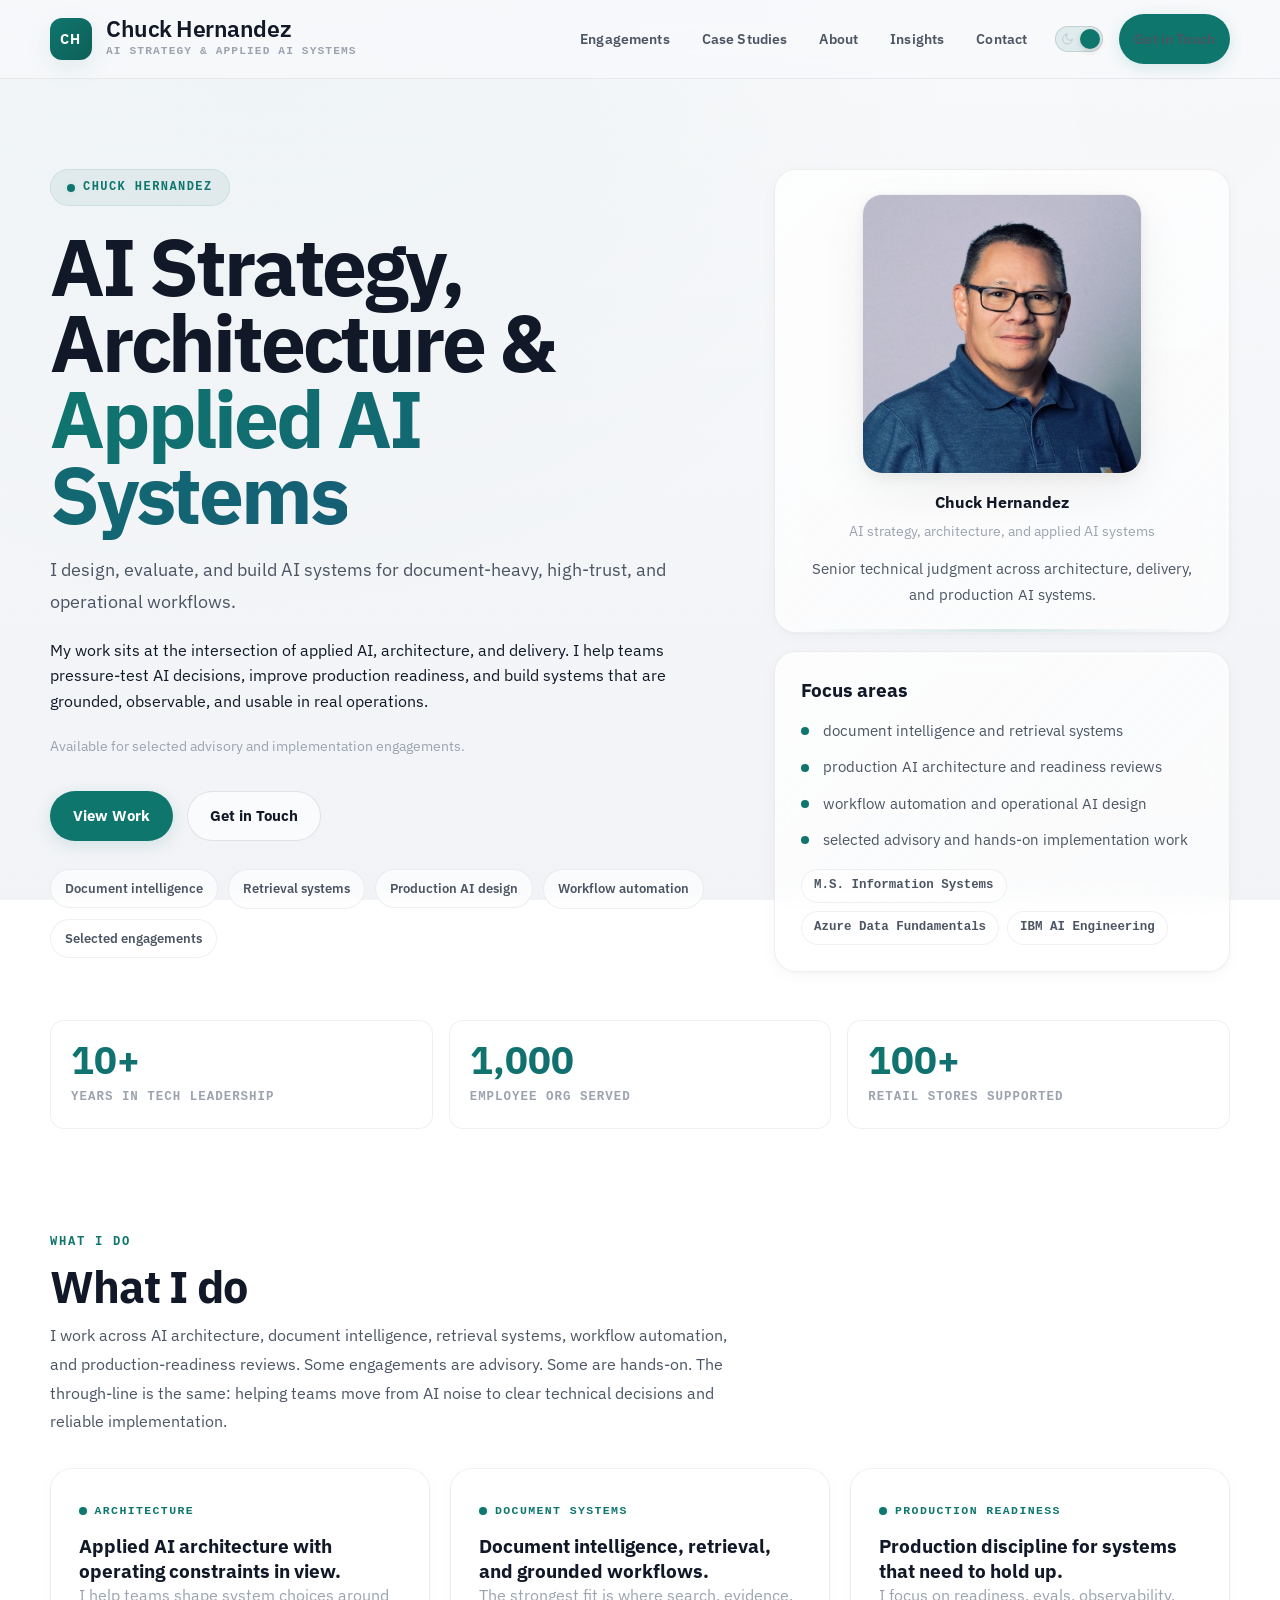
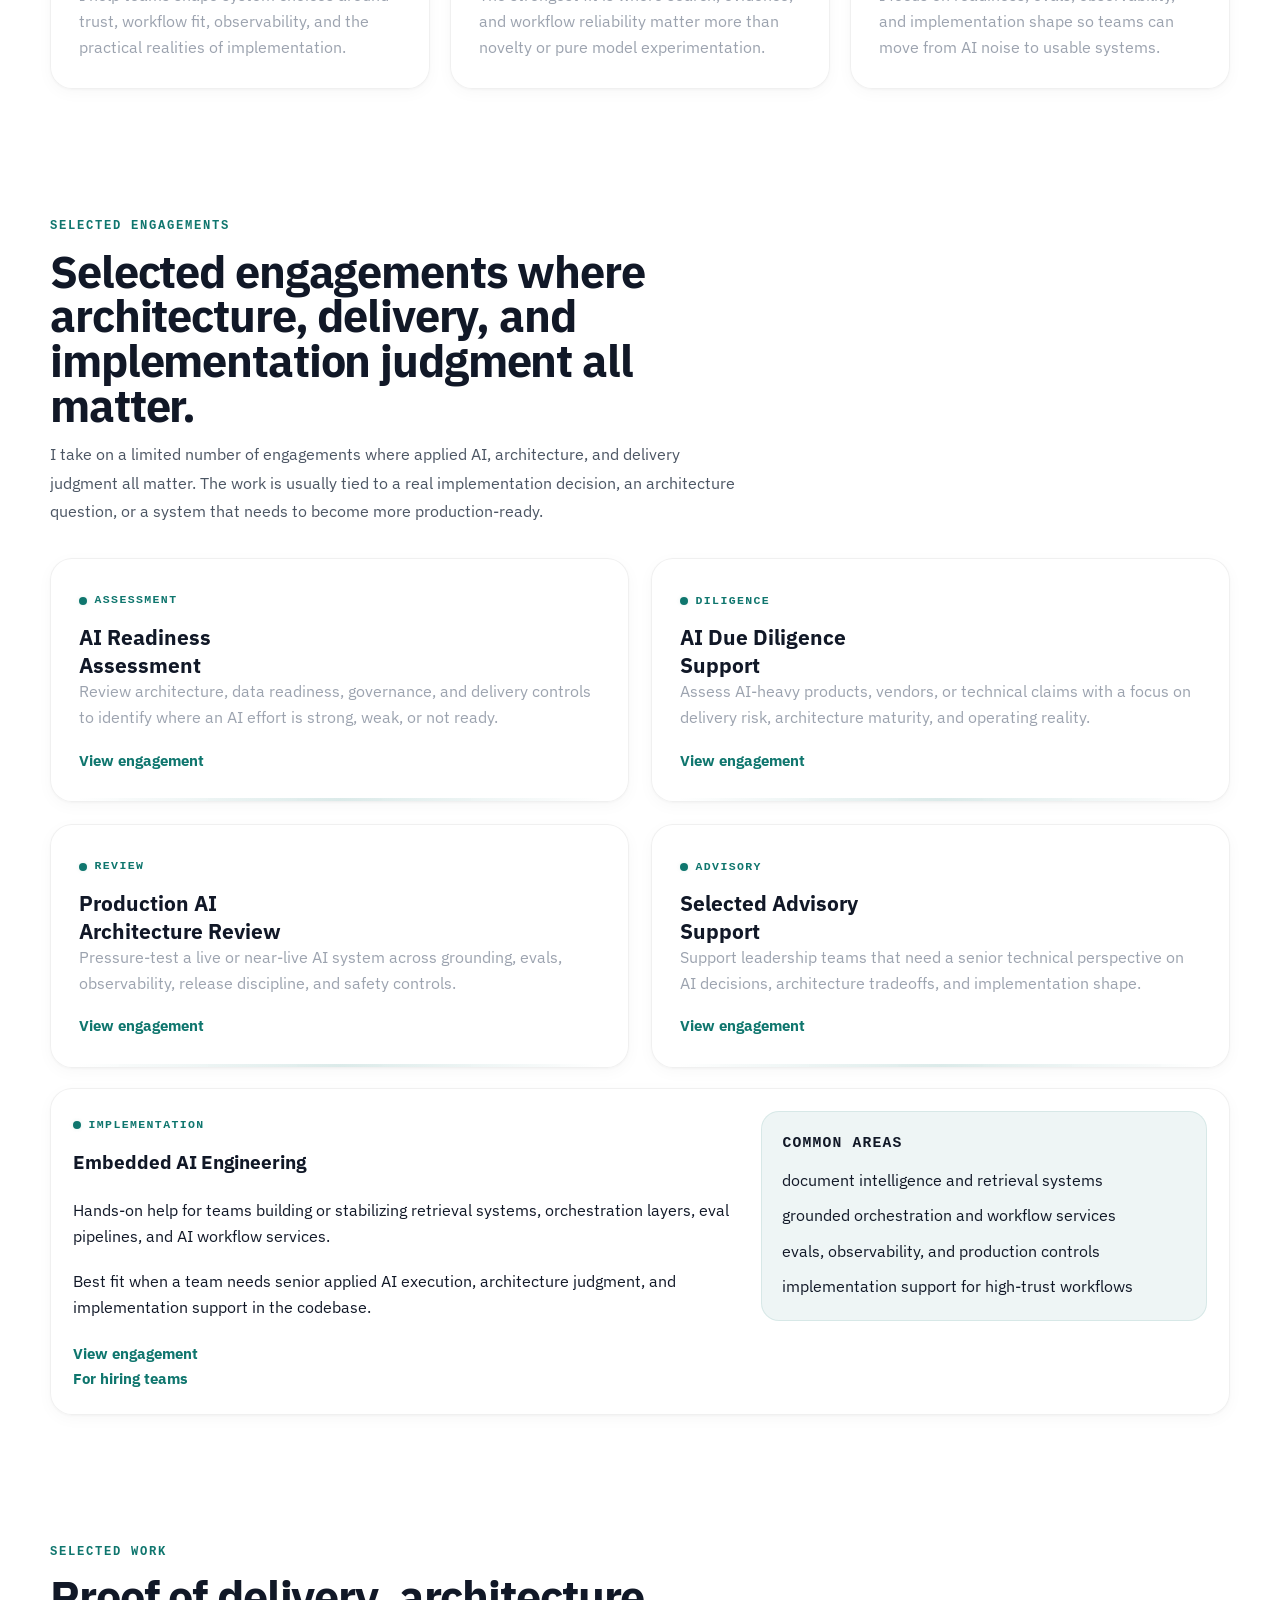
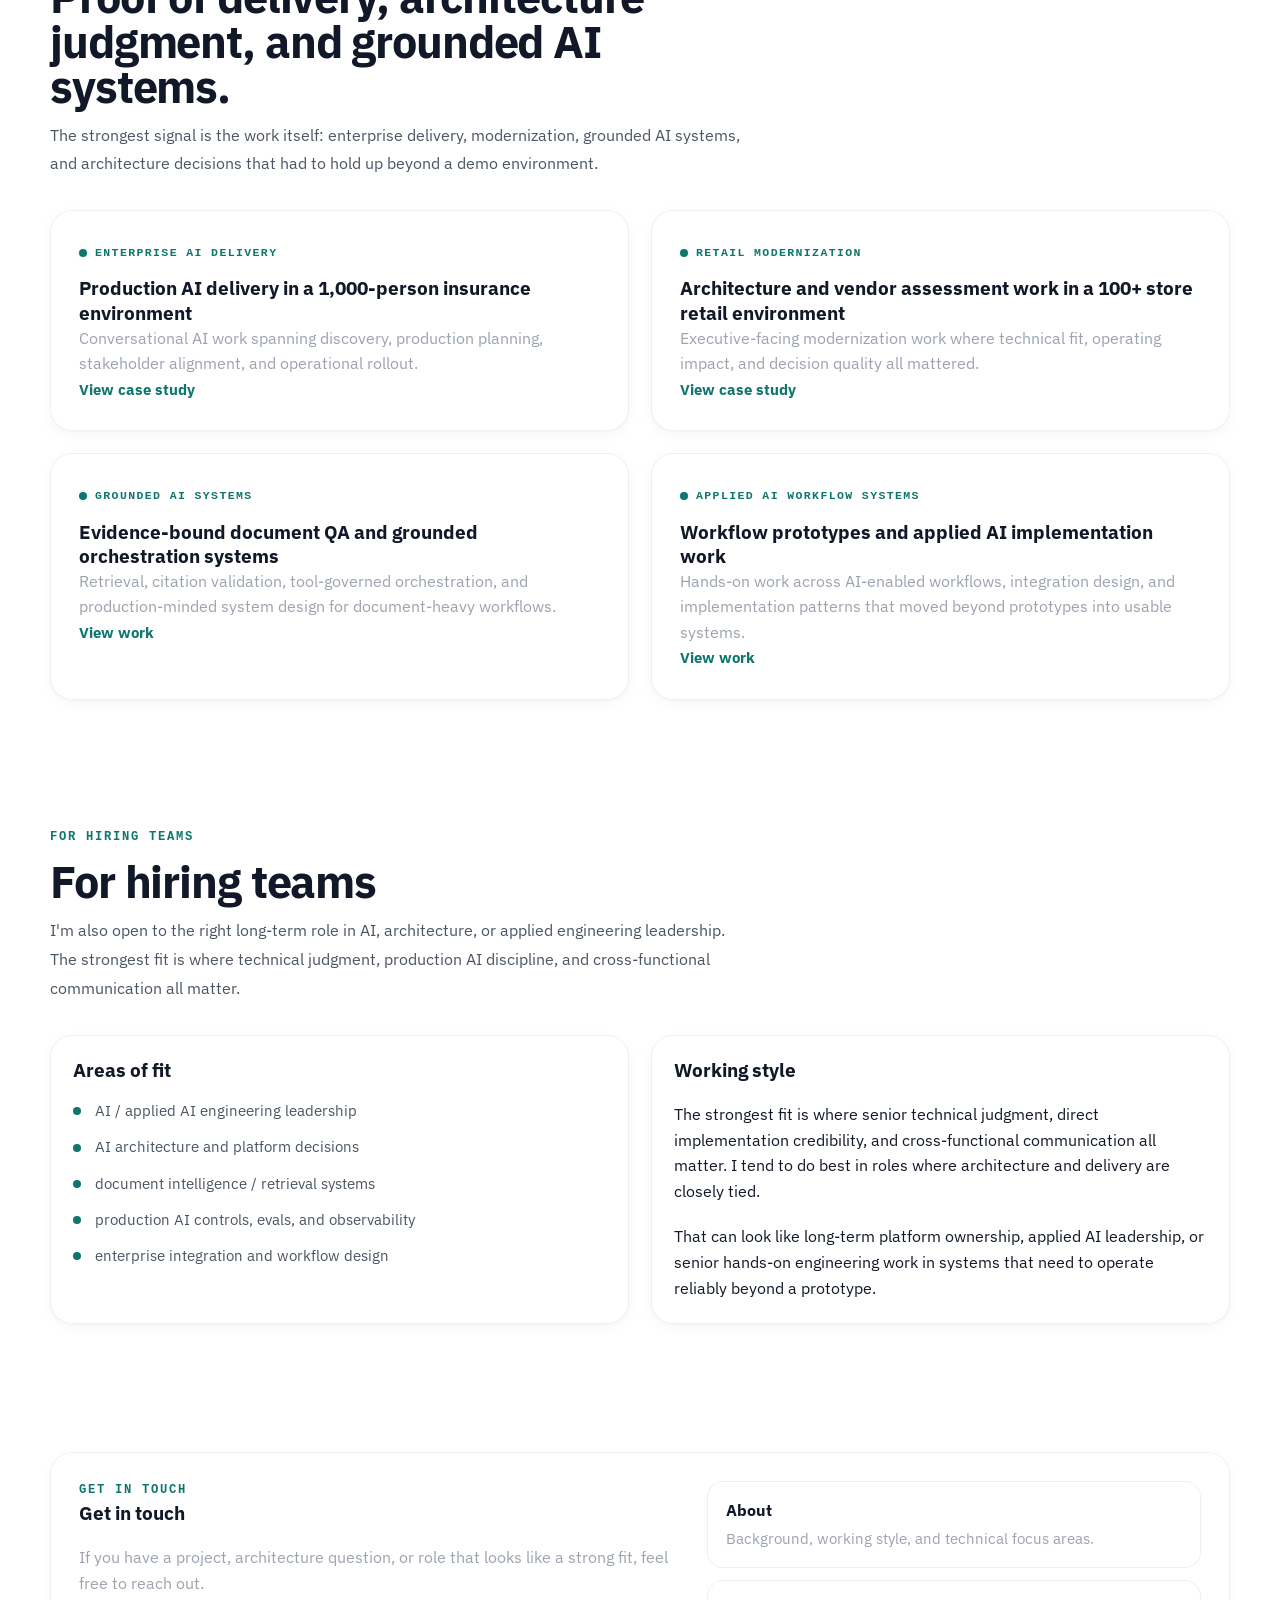
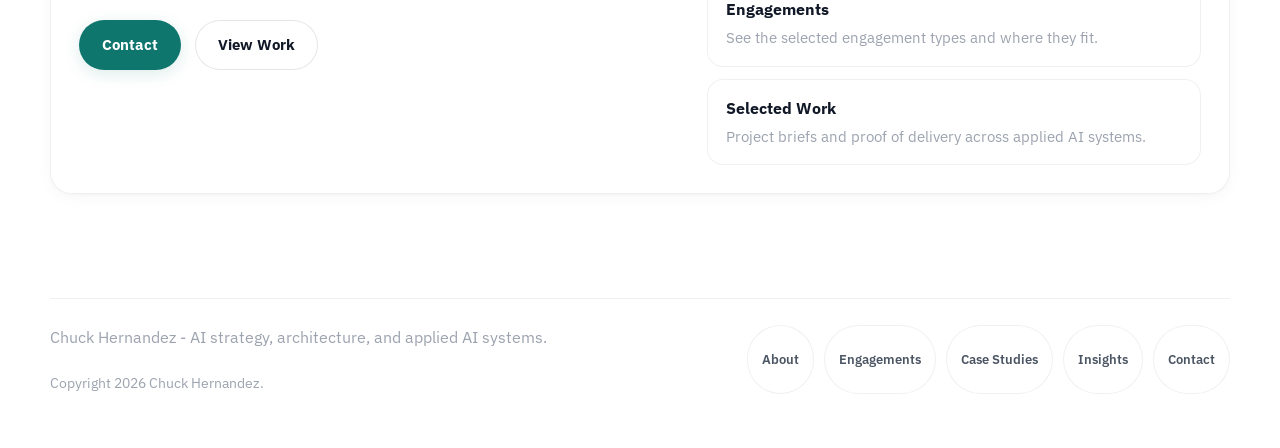
==== commit aabfc725: "Add dark/light mode with premium dual-theme design system Modernize site with cool-precision light t" ====
--- a/index.html
+++ b/index.html
@@ -1,13 +1,14 @@
 <!DOCTYPE html>
-<html lang="en">
+<html lang="en" data-theme="light">
 <head>
   <meta charset="UTF-8">
+  <script>(function(){var t=localStorage.getItem("theme");if(t){document.documentElement.setAttribute("data-theme",t)}else{document.documentElement.setAttribute("data-theme",window.matchMedia("(prefers-color-scheme:dark)").matches?"dark":"light")}})()</script>
   <meta name="viewport" content="width=device-width, initial-scale=1.0">
   <title>Chuck Hernandez | AI Strategy, Architecture &amp; Applied AI Systems</title>
   <meta name="description" content="Senior AI and architecture leader focused on document intelligence, retrieval systems, production AI design, and selected advisory engagements.">
   <meta name="author" content="Chuck Hernandez">
   <meta name="robots" content="index, follow">
-  <meta name="theme-color" content="#135d5a">
+  <meta name="theme-color" content="#f8f9fb">
   <link rel="canonical" href="https://chuckhernandez.com/">
   <link rel="icon" href="img/favicon.svg" type="image/svg+xml">
   <link rel="manifest" href="site.webmanifest">
@@ -28,9 +29,9 @@
   <link rel="preconnect" href="https://fonts.googleapis.com">
   <link rel="preconnect" href="https://fonts.gstatic.com" crossorigin>
   <link href="https://fonts.googleapis.com/css2?family=IBM+Plex+Sans:wght@400;500;600;700&family=IBM+Plex+Mono:wght@400;500;600&display=swap" rel="stylesheet">
-  <link rel="stylesheet" href="styles.css?v=20260312c">
+  <link rel="stylesheet" href="styles.css?v=20260327a">
   <script>document.documentElement.classList.add("js");</script>
-  <script src="site.js?v=20260312c" defer></script>
+  <script src="site.js?v=20260327a" defer></script>
   <script type="application/ld+json">
     {
       "@context": "https://schema.org",
@@ -99,6 +100,12 @@
             <li><a href="insights.html">Insights</a></li>
             <li><a href="contact.html">Contact</a></li>
           </ul>
+        <div class="theme-toggle">
+          <button class="theme-switch" type="button" aria-label="Toggle dark/light mode" title="Toggle theme">
+            <svg class="theme-switch-icon icon-moon" viewBox="0 0 24 24" fill="none" stroke="currentColor" stroke-width="2"><path d="M21 12.79A9 9 0 1111.21 3a7 7 0 009.79 9.79z"/></svg>
+            <svg class="theme-switch-icon icon-sun" viewBox="0 0 24 24" fill="none" stroke="currentColor" stroke-width="2"><circle cx="12" cy="12" r="5"/><path d="M12 1v2M12 21v2M4.22 4.22l1.42 1.42M18.36 18.36l1.42 1.42M1 12h2M21 12h2M4.22 19.78l1.42-1.42M18.36 5.64l1.42-1.42"/></svg>
+          </button>
+        </div>
           <div class="header-cta">
             <a class="button button-primary" href="contact.html">Get in Touch</a>
           </div>
@@ -113,7 +120,7 @@
         <div class="hero-grid">
           <div class="hero-copy">
             <div class="eyebrow reveal">Chuck Hernandez</div>
-            <h1 class="display reveal">AI Strategy, Architecture &amp; Applied AI Systems</h1>
+            <h1 class="display reveal">AI Strategy, Architecture &amp; <span class="gradient-text">Applied AI Systems</span></h1>
             <p class="lead reveal">I design, evaluate, and build AI systems for document-heavy, high-trust, and operational workflows.</p>
             <p class="spacer-top reveal">My work sits at the intersection of applied AI, architecture, and delivery. I help teams pressure-test AI decisions, improve production readiness, and build systems that are grounded, observable, and usable in real operations.</p>
             <p class="muted-note spacer-top reveal">Available for selected advisory and implementation engagements.</p>
--- a/styles.css
+++ b/styles.css
@@ -1,28 +1,141 @@
+/* ============================================================
+   Chuck Hernandez — chuckhernandez.com
+   Dual-theme design system: Light (cool precision) + Dark (deep tech)
+   ============================================================ */
+
+/* ----- THEME: LIGHT (default) ----- */
+[data-theme="light"],
 :root {
-  --paper: #f7f1e8;
-  --paper-strong: #fffcf7;
-  --surface: rgba(255, 252, 247, 0.78);
-  --surface-strong: #fffdf9;
-  --surface-accent: rgba(19, 93, 90, 0.08);
-  --ink: #1d1b18;
-  --muted: #625d55;
-  --muted-strong: #474139;
-  --accent: #135d5a;
-  --accent-deep: #0d4542;
-  --accent-soft: rgba(19, 93, 90, 0.12);
-  --clay: #8b5f4a;
-  --clay-soft: rgba(139, 95, 74, 0.12);
-  --line: rgba(29, 27, 24, 0.12);
-  --line-strong: rgba(29, 27, 24, 0.22);
-  --shadow-sm: 0 10px 30px rgba(27, 24, 19, 0.06);
-  --shadow-lg: 0 24px 70px rgba(27, 24, 19, 0.11);
+  --bg-primary: #f8f9fb;
+  --bg-secondary: #ffffff;
+  --bg-card: rgba(255, 255, 255, 0.72);
+  --bg-card-hover: rgba(255, 255, 255, 0.92);
+  --bg-header: rgba(248, 249, 251, 0.88);
+  --bg-code: rgba(15, 118, 110, 0.05);
+
+  --text-primary: #111827;
+  --text-secondary: #4b5563;
+  --text-muted: #9ca3af;
+
+  --accent: #0f766e;
+  --accent-hover: #0d5f58;
+  --accent-soft: rgba(15, 118, 110, 0.07);
+  --accent-glow: rgba(15, 118, 110, 0.10);
+
+  --secondary-accent: #64748b;
+
+  --border: rgba(0, 0, 0, 0.06);
+  --border-strong: rgba(0, 0, 0, 0.12);
+
+  --shadow-sm: 0 1px 3px rgba(0, 0, 0, 0.04), 0 4px 16px rgba(0, 0, 0, 0.03);
+  --shadow-lg: 0 4px 12px rgba(0, 0, 0, 0.05), 0 16px 48px rgba(0, 0, 0, 0.06);
+  --shadow-glow: 0 0 0 1px rgba(15, 118, 110, 0.08), 0 4px 20px rgba(15, 118, 110, 0.06);
+
+  --gradient-hero: radial-gradient(ellipse at 20% 0%, rgba(15, 118, 110, 0.04) 0%, transparent 50%),
+                    linear-gradient(180deg, #f8f9fb 0%, #f1f3f6 100%);
+  --grid-color: rgba(0, 0, 0, 0.03);
+  --grid-opacity: 0.3;
+  --blob-opacity: 0.03;
+
+  --toggle-bg: rgba(15, 118, 110, 0.10);
+  --toggle-knob: var(--accent);
+
+  --pill-bg: rgba(255, 255, 255, 0.64);
+  --metric-bg: rgba(255, 255, 255, 0.64);
+
+  --card-gradient: linear-gradient(135deg, rgba(255, 255, 255, 0.80), rgba(255, 255, 255, 0.60));
+  --portrait-gradient: linear-gradient(135deg, rgba(15, 118, 110, 0.06), rgba(100, 116, 139, 0.04));
+
+  --selection-bg: var(--accent);
+  --selection-color: #ffffff;
+
+  --gradient-text-from: #0f766e;
+  --gradient-text-to: #155e75;
+  --gradient-bar: linear-gradient(90deg, rgba(15, 118, 110, 0.0), rgba(15, 118, 110, 0.15), rgba(15, 118, 110, 0.0));
+  --list-bullet: var(--accent);
+
+  --btn-primary-color: #ffffff;
+  --btn-primary-bg: var(--accent);
+  --btn-primary-shadow: 0 4px 16px rgba(15, 118, 110, 0.14);
+  --btn-primary-hover-bg: var(--accent-hover);
+  --btn-secondary-bg: rgba(255, 255, 255, 0.64);
+  --btn-secondary-border: rgba(0, 0, 0, 0.10);
+  --btn-secondary-hover-border: rgba(15, 118, 110, 0.18);
+  --btn-secondary-hover-bg: rgba(15, 118, 110, 0.04);
+
   --radius-sm: 14px;
   --radius-md: 22px;
   --radius-lg: 32px;
   --max-width: 1180px;
-}
-
-* {
+  --transition-speed: 0.35s;
+}
+
+/* ----- THEME: DARK ----- */
+[data-theme="dark"] {
+  --bg-primary: #0c0f14;
+  --bg-secondary: #12161e;
+  --bg-card: rgba(18, 22, 30, 0.80);
+  --bg-card-hover: rgba(24, 30, 42, 0.90);
+  --bg-header: rgba(12, 15, 20, 0.88);
+  --bg-code: rgba(56, 220, 180, 0.06);
+
+  --text-primary: #e8eaed;
+  --text-secondary: #a0a6b4;
+  --text-muted: #6b7280;
+
+  --accent: #38dcb4;
+  --accent-hover: #2bc4a0;
+  --accent-soft: rgba(56, 220, 180, 0.08);
+  --accent-glow: rgba(56, 220, 180, 0.15);
+
+  --secondary-accent: #d4956b;
+
+  --border: rgba(255, 255, 255, 0.06);
+  --border-strong: rgba(255, 255, 255, 0.12);
+
+  --shadow-sm: 0 10px 30px rgba(0, 0, 0, 0.25);
+  --shadow-lg: 0 24px 70px rgba(0, 0, 0, 0.4);
+  --shadow-glow: 0 0 40px rgba(56, 220, 180, 0.08), 0 4px 20px rgba(56, 220, 180, 0.06);
+
+  --gradient-hero: radial-gradient(ellipse at 20% 0%, rgba(56, 220, 180, 0.08) 0%, transparent 50%),
+                    radial-gradient(ellipse at 80% 0%, rgba(212, 149, 107, 0.06) 0%, transparent 40%),
+                    linear-gradient(180deg, #0c0f14 0%, #10131a 100%);
+  --grid-color: rgba(255, 255, 255, 0.025);
+  --grid-opacity: 0.5;
+  --blob-opacity: 1;
+
+  --toggle-bg: rgba(56, 220, 180, 0.15);
+  --toggle-knob: var(--accent);
+
+  --pill-bg: rgba(255, 255, 255, 0.04);
+  --metric-bg: rgba(255, 255, 255, 0.03);
+
+  --card-gradient: linear-gradient(135deg, rgba(255, 255, 255, 0.03), rgba(255, 255, 255, 0.01));
+  --portrait-gradient: linear-gradient(135deg, rgba(56, 220, 180, 0.06), rgba(212, 149, 107, 0.04));
+
+  --selection-bg: var(--accent);
+  --selection-color: #0c0f14;
+
+  --gradient-text-from: #38dcb4;
+  --gradient-text-to: #d4956b;
+  --gradient-bar: linear-gradient(90deg, rgba(56, 220, 180, 0.0), rgba(56, 220, 180, 0.18), rgba(212, 149, 107, 0.12), rgba(56, 220, 180, 0.0));
+  --list-bullet: var(--accent);
+
+  --btn-primary-color: #0c0f14;
+  --btn-primary-bg: var(--accent);
+  --btn-primary-shadow: 0 8px 24px rgba(56, 220, 180, 0.18);
+  --btn-primary-hover-bg: var(--accent-hover);
+  --btn-secondary-bg: rgba(255, 255, 255, 0.04);
+  --btn-secondary-border: rgba(255, 255, 255, 0.10);
+  --btn-secondary-hover-border: rgba(56, 220, 180, 0.20);
+  --btn-secondary-hover-bg: rgba(56, 220, 180, 0.06);
+}
+
+/* ===== BASE RESET ===== */
+
+*,
+*::before,
+*::after {
   box-sizing: border-box;
   margin: 0;
   padding: 0;
@@ -36,26 +149,55 @@
   min-height: 100vh;
   font-family: "IBM Plex Sans", sans-serif;
   font-weight: 400;
-  color: var(--ink);
-  background:
-    radial-gradient(circle at top left, rgba(19, 93, 90, 0.12), transparent 30%),
-    radial-gradient(circle at top right, rgba(139, 95, 74, 0.11), transparent 26%),
-    linear-gradient(180deg, #fbf8f2 0%, #f4ede1 100%);
+  color: var(--text-primary);
+  background: var(--gradient-hero);
+  background-attachment: fixed;
   line-height: 1.6;
   -webkit-font-smoothing: antialiased;
   text-rendering: optimizeLegibility;
-}
-
+  transition: background var(--transition-speed) ease, color var(--transition-speed) ease;
+}
+
+/* Subtle grid overlay */
 body::before {
   content: "";
   position: fixed;
   inset: 0;
   pointer-events: none;
-  background:
-    linear-gradient(rgba(255, 255, 255, 0.44), rgba(255, 255, 255, 0.44)),
-    url("data:image/svg+xml,%3Csvg width='180' height='180' viewBox='0 0 180 180' xmlns='http://www.w3.org/2000/svg'%3E%3Cpath d='M0 90h180M90 0v180' stroke='rgba(29,27,24,0.05)' stroke-width='1'/%3E%3C/svg%3E");
-  opacity: 0.32;
-  z-index: -1;
+  background-image:
+    radial-gradient(circle, var(--grid-color) 1px, transparent 1px);
+  background-size: 24px 24px;
+  opacity: var(--grid-opacity);
+  z-index: 0;
+  transition: opacity var(--transition-speed) ease;
+}
+
+/* Animated ambient glow blob */
+body::after {
+  content: "";
+  position: fixed;
+  top: -200px;
+  right: -200px;
+  width: 600px;
+  height: 600px;
+  border-radius: 50%;
+  background: radial-gradient(circle, var(--accent-glow) 0%, transparent 70%);
+  pointer-events: none;
+  z-index: 0;
+  opacity: var(--blob-opacity);
+  animation: float 20s ease-in-out infinite;
+  transition: opacity var(--transition-speed) ease;
+}
+
+@keyframes float {
+  0%, 100% { transform: translate(0, 0) scale(1); }
+  33% { transform: translate(-80px, 60px) scale(1.1); }
+  66% { transform: translate(40px, -40px) scale(0.95); }
+}
+
+@keyframes pulse {
+  0%, 100% { opacity: 1; transform: scale(1); }
+  50% { opacity: 0.6; transform: scale(0.85); }
 }
 
 img {
@@ -75,9 +217,11 @@
 }
 
 ::selection {
-  color: var(--paper-strong);
-  background: var(--accent);
-}
+  background: var(--selection-bg);
+  color: var(--selection-color);
+}
+
+/* ===== SKIP LINK ===== */
 
 .skip-link {
   position: absolute;
@@ -86,8 +230,8 @@
   z-index: 200;
   padding: 12px 16px;
   border-radius: 999px;
-  color: var(--paper-strong);
-  background: var(--accent-deep);
+  color: var(--selection-color);
+  background: var(--accent);
   text-decoration: none;
 }
 
@@ -95,19 +239,27 @@
   top: 16px;
 }
 
+/* ===== LAYOUT ===== */
+
 .container {
+  position: relative;
+  z-index: 1;
   width: min(100% - 40px, var(--max-width));
   margin: 0 auto;
 }
+
+/* ===== SITE HEADER ===== */
 
 .site-header {
   position: sticky;
   top: 0;
   z-index: 100;
-  padding: 16px 0;
-  backdrop-filter: blur(18px);
-  background: rgba(247, 241, 232, 0.82);
-  border-bottom: 1px solid rgba(29, 27, 24, 0.08);
+  padding: 14px 0;
+  backdrop-filter: blur(20px) saturate(1.3);
+  -webkit-backdrop-filter: blur(20px) saturate(1.3);
+  background: var(--bg-header);
+  border-bottom: 1px solid var(--border);
+  transition: background var(--transition-speed) ease, border-color var(--transition-speed) ease;
 }
 
 .site-header .container {
@@ -117,6 +269,8 @@
   gap: 20px;
 }
 
+/* ===== BRAND ===== */
+
 .brand {
   display: inline-flex;
   align-items: center;
@@ -130,13 +284,13 @@
   width: 42px;
   height: 42px;
   border-radius: 12px;
-  color: var(--paper-strong);
-  background:
-    linear-gradient(135deg, var(--accent) 0%, #1f7b76 100%);
-  box-shadow: 0 14px 34px rgba(19, 93, 90, 0.16);
+  color: var(--btn-primary-color);
+  background: linear-gradient(135deg, var(--accent) 0%, var(--accent-hover) 100%);
+  box-shadow: 0 8px 24px var(--accent-glow);
   font-size: 0.9rem;
   font-weight: 700;
   letter-spacing: 0.1em;
+  transition: box-shadow var(--transition-speed) ease, background var(--transition-speed) ease;
 }
 
 .brand-copy {
@@ -147,34 +301,41 @@
 
 .brand-name {
   font-family: "IBM Plex Sans", sans-serif;
-  font-size: 1.55rem;
+  font-size: 1.45rem;
   font-weight: 600;
   line-height: 1;
   letter-spacing: -0.02em;
+  transition: color var(--transition-speed) ease;
 }
 
 .brand-tag {
-  color: var(--muted);
-  font-size: 0.72rem;
-  font-weight: 700;
-  letter-spacing: 0.12em;
+  font-family: "IBM Plex Mono", monospace;
+  color: var(--text-muted);
+  font-size: 0.7rem;
+  font-weight: 600;
+  letter-spacing: 0.1em;
   text-transform: uppercase;
-}
+  transition: color var(--transition-speed) ease;
+}
+
+/* ===== NAVIGATION ===== */
 
 .site-nav-wrap {
   display: flex;
   align-items: center;
-  gap: 18px;
+  gap: 10px;
 }
 
 .menu-button {
   display: none;
   width: 44px;
   height: 44px;
-  border: 1px solid var(--line);
+  border: 1px solid var(--border);
   border-radius: 12px;
-  background: rgba(255, 255, 255, 0.54);
-  color: var(--ink);
+  background: var(--pill-bg);
+  color: var(--text-primary);
+  cursor: pointer;
+  transition: background var(--transition-speed) ease, border-color var(--transition-speed) ease, color var(--transition-speed) ease;
 }
 
 .menu-button svg {
@@ -191,18 +352,18 @@
 .site-nav ul {
   display: flex;
   align-items: center;
-  gap: 6px;
+  gap: 4px;
   list-style: none;
 }
 
 .site-nav a {
   display: inline-flex;
   align-items: center;
-  padding: 10px 14px;
+  padding: 9px 14px;
   border-radius: 999px;
-  color: var(--muted-strong);
+  color: var(--text-secondary);
   font-size: 0.88rem;
-  font-weight: 700;
+  font-weight: 600;
   letter-spacing: 0.01em;
   text-decoration: none;
   transition: background-color 0.2s ease, color 0.2s ease;
@@ -210,13 +371,80 @@
 
 .site-nav a:hover,
 .site-nav a[aria-current="page"] {
-  color: var(--accent-deep);
-  background: rgba(19, 93, 90, 0.08);
+  color: var(--accent);
+  background: var(--accent-soft);
 }
 
 .header-cta {
   margin-left: 6px;
 }
+
+/* ===== THEME TOGGLE ===== */
+
+.theme-toggle {
+  display: flex;
+  align-items: center;
+  margin-left: 4px;
+}
+
+.theme-switch {
+  position: relative;
+  width: 48px;
+  height: 26px;
+  border-radius: 999px;
+  border: 1px solid var(--border-strong);
+  background: var(--toggle-bg);
+  cursor: pointer;
+  transition: background var(--transition-speed) ease, border-color var(--transition-speed) ease;
+  flex-shrink: 0;
+}
+
+.theme-switch::after {
+  content: "";
+  position: absolute;
+  top: 2px;
+  left: 2px;
+  width: 20px;
+  height: 20px;
+  border-radius: 999px;
+  background: var(--toggle-knob);
+  box-shadow: 0 2px 6px rgba(0, 0, 0, 0.15);
+  transition: transform var(--transition-speed) ease, background var(--transition-speed) ease;
+}
+
+[data-theme="light"] .theme-switch::after {
+  transform: translateX(22px);
+}
+
+.theme-switch-icon {
+  position: absolute;
+  top: 50%;
+  transform: translateY(-50%);
+  width: 13px;
+  height: 13px;
+  transition: opacity var(--transition-speed) ease;
+  stroke: var(--text-muted);
+}
+
+.icon-moon {
+  left: 5px;
+  opacity: 1;
+}
+
+.icon-sun {
+  right: 5px;
+  opacity: 0.4;
+}
+
+[data-theme="light"] .icon-moon {
+  opacity: 0.4;
+}
+
+[data-theme="light"] .icon-sun {
+  opacity: 1;
+}
+
+/* ===== BUTTONS ===== */
 
 .button {
   display: inline-flex;
@@ -224,49 +452,53 @@
   justify-content: center;
   gap: 10px;
   min-height: 50px;
-  padding: 13px 20px;
+  padding: 13px 22px;
   border: 1px solid transparent;
   border-radius: 999px;
   font-size: 0.92rem;
   font-weight: 700;
   line-height: 1;
   text-decoration: none;
-  transition: transform 0.2s ease, box-shadow 0.2s ease, border-color 0.2s ease, background-color 0.2s ease;
+  cursor: pointer;
+  transition: transform 0.2s ease, box-shadow 0.2s ease, background var(--transition-speed) ease, border-color var(--transition-speed) ease, color var(--transition-speed) ease;
 }
 
 .button:hover {
-  transform: translateY(-1px);
+  transform: translateY(-2px);
 }
 
 .button-primary {
-  color: var(--paper-strong);
-  background: var(--accent);
-  box-shadow: 0 18px 34px rgba(19, 93, 90, 0.18);
+  color: var(--btn-primary-color);
+  background: var(--btn-primary-bg);
+  box-shadow: var(--btn-primary-shadow);
 }
 
 .button-primary:hover {
-  background: #0f514e;
+  background: var(--btn-primary-hover-bg);
 }
 
 .button-secondary {
-  color: var(--ink);
-  background: rgba(255, 255, 255, 0.54);
-  border-color: rgba(29, 27, 24, 0.14);
+  color: var(--text-primary);
+  background: var(--btn-secondary-bg);
+  border-color: var(--btn-secondary-border);
 }
 
 .button-secondary:hover {
-  border-color: rgba(19, 93, 90, 0.2);
-  background: rgba(19, 93, 90, 0.06);
+  border-color: var(--btn-secondary-hover-border);
+  background: var(--btn-secondary-hover-bg);
 }
 
 .button-tertiary {
-  color: var(--accent-deep);
+  color: var(--accent);
   background: transparent;
-  border-color: rgba(19, 93, 90, 0.18);
-}
+  border-color: var(--accent-soft);
+}
+
+/* ===== PAGE HERO ===== */
 
 .page-hero {
-  padding: 82px 0 34px;
+  padding: 90px 0 40px;
+  position: relative;
 }
 
 .page-hero.compact {
@@ -276,7 +508,7 @@
 .hero-grid {
   display: grid;
   grid-template-columns: minmax(0, 1.2fr) minmax(320px, 0.8fr);
-  gap: 34px;
+  gap: 40px;
   align-items: start;
 }
 
@@ -288,20 +520,25 @@
   display: grid;
   gap: 18px;
 }
+
+/* ===== EYEBROW ===== */
 
 .eyebrow {
   display: inline-flex;
   align-items: center;
   gap: 8px;
-  margin-bottom: 20px;
-  padding: 8px 14px;
+  margin-bottom: 22px;
+  padding: 8px 16px;
   border-radius: 999px;
-  color: var(--accent-deep);
-  background: rgba(19, 93, 90, 0.09);
+  color: var(--accent);
+  background: var(--accent-soft);
+  border: 1px solid var(--accent-glow);
+  font-family: "IBM Plex Mono", monospace;
   font-size: 0.75rem;
-  font-weight: 700;
+  font-weight: 600;
   letter-spacing: 0.12em;
   text-transform: uppercase;
+  transition: background var(--transition-speed) ease, color var(--transition-speed) ease, border-color var(--transition-speed) ease;
 }
 
 .eyebrow::before {
@@ -309,16 +546,32 @@
   width: 8px;
   height: 8px;
   border-radius: 999px;
-  background: var(--clay);
-}
+  background: var(--accent);
+  box-shadow: 0 0 6px var(--accent-glow);
+  transition: background var(--transition-speed) ease;
+}
+
+[data-theme="dark"] .eyebrow::before {
+  animation: pulse 2s ease-in-out infinite;
+}
+
+/* ===== TYPOGRAPHY ===== */
 
 .display {
-  max-width: 12ch;
+  max-width: 14ch;
   font-family: "IBM Plex Sans", sans-serif;
-  font-size: clamp(3rem, 8vw, 5.3rem);
-  font-weight: 600;
-  line-height: 0.94;
-  letter-spacing: -0.035em;
+  font-size: clamp(3rem, 7vw, 5rem);
+  font-weight: 700;
+  line-height: 0.95;
+  letter-spacing: -0.04em;
+  transition: color var(--transition-speed) ease;
+}
+
+.gradient-text {
+  background: linear-gradient(135deg, var(--gradient-text-from) 0%, var(--gradient-text-to) 100%);
+  -webkit-background-clip: text;
+  -webkit-text-fill-color: transparent;
+  background-clip: text;
 }
 
 .page-title {
@@ -332,60 +585,125 @@
 
 .lead {
   max-width: 68ch;
-  margin-top: 20px;
-  color: var(--muted-strong);
-  font-size: 1.07rem;
-  line-height: 1.85;
-}
+  margin-top: 22px;
+  color: var(--text-secondary);
+  font-size: 1.1rem;
+  line-height: 1.8;
+  transition: color var(--transition-speed) ease;
+}
+
+/* ===== CTA + TRUST ROWS ===== */
 
 .cta-row {
   display: flex;
   flex-wrap: wrap;
   gap: 14px;
-  margin-top: 32px;
+  margin-top: 34px;
 }
 
 .trust-row {
   display: flex;
   flex-wrap: wrap;
   gap: 10px;
-  margin-top: 26px;
+  margin-top: 28px;
 }
 
 .pill {
   display: inline-flex;
   align-items: center;
   gap: 8px;
-  min-height: 40px;
-  padding: 9px 14px;
-  border: 1px solid rgba(29, 27, 24, 0.08);
+  min-height: 38px;
+  padding: 8px 14px;
+  border: 1px solid var(--border);
   border-radius: 999px;
-  color: var(--muted-strong);
-  background: rgba(255, 255, 255, 0.56);
-  font-size: 0.85rem;
-  font-weight: 700;
-}
-
-.hero-panel,
-.panel,
-.card,
-.case-study,
-.article-card,
-.faq-item,
-.quote-card,
-.contact-panel,
-.timeline-card {
-  border: 1px solid rgba(29, 27, 24, 0.09);
+  color: var(--text-secondary);
+  background: var(--pill-bg);
+  font-size: 0.84rem;
+  font-weight: 600;
+  backdrop-filter: blur(8px);
+  text-decoration: none;
+  transition: background var(--transition-speed) ease, color var(--transition-speed) ease, border-color var(--transition-speed) ease;
+}
+
+/* ===== PORTRAIT CARD ===== */
+
+.portrait-card {
+  position: relative;
+  overflow: hidden;
+  padding: 24px;
+  border: 1px solid var(--border);
   border-radius: var(--radius-md);
-  background: var(--surface);
+  background: var(--card-gradient);
+  backdrop-filter: blur(12px);
   box-shadow: var(--shadow-sm);
-}
+  transition: background var(--transition-speed) ease, border-color var(--transition-speed) ease, box-shadow var(--transition-speed) ease;
+}
+
+.portrait-card::after {
+  content: "";
+  position: absolute;
+  inset: auto 24px 0;
+  height: 3px;
+  border-radius: 999px;
+  background: var(--gradient-bar);
+}
+
+.portrait-frame {
+  position: relative;
+  display: grid;
+  place-items: center;
+  width: min(100%, 280px);
+  margin: 0 auto;
+  aspect-ratio: 1 / 1;
+  border-radius: 20px;
+  overflow: hidden;
+  border: 1px solid var(--border);
+  box-shadow: var(--shadow-lg);
+  transition: border-color var(--transition-speed) ease;
+}
+
+.portrait-frame img {
+  width: 100%;
+  height: 100%;
+  object-fit: cover;
+}
+
+.portrait-copy {
+  margin-top: 16px;
+  display: grid;
+  gap: 4px;
+  text-align: center;
+}
+
+.portrait-copy strong {
+  font-size: 1rem;
+}
+
+.portrait-copy span {
+  color: var(--text-muted);
+  font-size: 0.88rem;
+  transition: color var(--transition-speed) ease;
+}
+
+.portrait-note {
+  margin-top: 14px;
+  color: var(--text-secondary);
+  font-size: 0.92rem;
+  line-height: 1.75;
+  text-align: center;
+  transition: color var(--transition-speed) ease;
+}
+
+/* ===== HERO PANEL ===== */
 
 .hero-panel {
-  padding: 28px;
-  background:
-    linear-gradient(180deg, rgba(255, 255, 255, 0.78), rgba(255, 255, 255, 0.7)),
-    linear-gradient(135deg, rgba(19, 93, 90, 0.08), rgba(139, 95, 74, 0.06));
+  padding: 26px;
+  border: 1px solid var(--border);
+  border-radius: var(--radius-md);
+  background: var(--card-gradient);
+  backdrop-filter: blur(12px);
+  box-shadow: var(--shadow-sm);
+  transition: background var(--transition-speed) ease, border-color var(--transition-speed) ease;
 }
 
 .hero-panel h2,
@@ -405,83 +723,23 @@
 .article-card p,
 .timeline-card p,
 .contact-panel p {
-  color: var(--muted);
-}
-
-.portrait-card {
-  position: relative;
-  overflow: hidden;
-  padding: 24px;
-  border: 1px solid rgba(29, 27, 24, 0.09);
-  border-radius: var(--radius-md);
-  background:
-    linear-gradient(180deg, rgba(255, 255, 255, 0.84), rgba(255, 255, 255, 0.72)),
-    linear-gradient(135deg, rgba(19, 93, 90, 0.09), rgba(139, 95, 74, 0.08));
-  box-shadow: var(--shadow-sm);
-}
-
-.portrait-card::after {
-  content: "";
-  position: absolute;
-  inset: auto 24px 0;
-  height: 5px;
-  border-radius: 999px;
-  background: linear-gradient(90deg, rgba(19, 93, 90, 0.18), rgba(139, 95, 74, 0.42), rgba(19, 93, 90, 0.18));
-}
-
-.portrait-frame {
-  position: relative;
-  display: grid;
-  place-items: center;
-  width: min(100%, 292px);
-  margin: 0 auto;
-  aspect-ratio: 1 / 1;
-  border-radius: 24px;
-  overflow: hidden;
-  background: rgba(255, 255, 255, 0.72);
-  border: 1px solid rgba(29, 27, 24, 0.08);
-  box-shadow: 0 20px 42px rgba(27, 24, 19, 0.1);
-}
-
-.portrait-frame img {
-  width: 100%;
-  height: 100%;
-  object-fit: cover;
-}
-
-.portrait-copy {
-  margin-top: 18px;
-  display: grid;
-  gap: 6px;
-  text-align: center;
-}
-
-.portrait-copy strong {
-  font-size: 1rem;
-}
-
-.portrait-copy span {
-  color: var(--muted);
-  font-size: 0.9rem;
-}
-
-.portrait-note {
-  margin-top: 14px;
-  color: var(--muted-strong);
-  font-size: 0.92rem;
-  line-height: 1.75;
-  text-align: center;
-}
+  color: var(--text-muted);
+  transition: color var(--transition-speed) ease;
+}
+
+/* ===== LIST CLEAN ===== */
 
 .list-clean {
-  margin-top: 18px;
+  margin-top: 16px;
   list-style: none;
 }
 
 .list-clean li {
   position: relative;
   padding-left: 22px;
-  color: var(--muted-strong);
+  color: var(--text-secondary);
+  font-size: 0.95rem;
+  transition: color var(--transition-speed) ease;
 }
 
 .list-clean li + li {
@@ -491,54 +749,105 @@
 .list-clean li::before {
   content: "";
   position: absolute;
-  top: 0.7em;
+  top: 0.6em;
   left: 0;
-  width: 10px;
-  height: 10px;
+  width: 8px;
+  height: 8px;
   border-radius: 999px;
-  background: linear-gradient(135deg, var(--accent) 0%, var(--clay) 100%);
-}
+  background: var(--list-bullet);
+  transition: background var(--transition-speed) ease;
+}
+
+/* ===== CREDENTIALS ===== */
+
+.credentials {
+  display: flex;
+  flex-wrap: wrap;
+  gap: 8px;
+  margin-top: 18px;
+}
+
+.credential {
+  display: inline-flex;
+  align-items: center;
+  min-height: 34px;
+  padding: 6px 12px;
+  border-radius: 999px;
+  color: var(--text-secondary);
+  background: var(--pill-bg);
+  border: 1px solid var(--border);
+  font-family: "IBM Plex Mono", monospace;
+  font-size: 0.78rem;
+  font-weight: 600;
+  transition: background var(--transition-speed) ease, color var(--transition-speed) ease, border-color var(--transition-speed) ease;
+}
+
+/* ===== PANELS ===== */
 
 .panel {
   padding: 22px;
-}
+  border: 1px solid var(--border);
+  border-radius: var(--radius-md);
+  background: var(--bg-card);
+  backdrop-filter: blur(8px);
+  box-shadow: var(--shadow-sm);
+  transition: background var(--transition-speed) ease, border-color var(--transition-speed) ease;
+}
+
+/* ===== METRICS ===== */
 
 .metric-row {
   display: grid;
-  grid-template-columns: repeat(3, minmax(0, 1fr));
+  grid-template-columns: repeat(3, 1fr);
   gap: 16px;
-  margin-top: 42px;
+  margin-top: 48px;
 }
 
 .metric {
-  padding: 18px 20px;
+  padding: 20px;
   border-radius: var(--radius-sm);
-  background: rgba(255, 255, 255, 0.56);
-  border: 1px solid rgba(29, 27, 24, 0.08);
+  background: var(--metric-bg);
+  border: 1px solid var(--border);
+  backdrop-filter: blur(8px);
+  transition: background var(--transition-speed) ease, border-color var(--transition-speed) ease, transform 0.2s ease, box-shadow 0.2s ease;
+}
+
+.metric:hover {
+  transform: translateY(-2px);
+  border-color: var(--accent-glow);
+  box-shadow: var(--shadow-glow);
 }
 
 .metric-value {
   font-family: "IBM Plex Sans", sans-serif;
-  font-size: 2.25rem;
-  font-weight: 600;
+  font-size: 2.4rem;
+  font-weight: 700;
   line-height: 1;
+  background: linear-gradient(135deg, var(--gradient-text-from), var(--gradient-text-to));
+  -webkit-background-clip: text;
+  -webkit-text-fill-color: transparent;
+  background-clip: text;
 }
 
 .metric-label {
   margin-top: 8px;
-  color: var(--muted);
-  font-size: 0.84rem;
-  font-weight: 700;
+  font-family: "IBM Plex Mono", monospace;
+  color: var(--text-muted);
+  font-size: 0.78rem;
+  font-weight: 600;
   letter-spacing: 0.08em;
   text-transform: uppercase;
-}
+  transition: color var(--transition-speed) ease;
+}
+
+/* ===== SECTIONS ===== */
 
 .section {
-  padding: 54px 0;
+  padding: 64px 0;
 }
 
 .section-alt {
-  padding: 54px 0;
+  padding: 64px 0;
 }
 
 .section-alt .panel,
@@ -549,7 +858,7 @@
 .section-alt .quote-card,
 .section-alt .contact-panel,
 .section-alt .timeline-card {
-  background: rgba(255, 255, 255, 0.72);
+  background: var(--bg-card-hover);
 }
 
 .section-head {
@@ -557,30 +866,36 @@
   flex-direction: column;
   gap: 12px;
   max-width: 70ch;
-  margin-bottom: 28px;
+  margin-bottom: 32px;
 }
 
 .section-kicker {
-  color: var(--accent-deep);
-  font-size: 0.78rem;
-  font-weight: 700;
+  font-family: "IBM Plex Mono", monospace;
+  color: var(--accent);
+  font-size: 0.76rem;
+  font-weight: 600;
   letter-spacing: 0.14em;
   text-transform: uppercase;
+  transition: color var(--transition-speed) ease;
 }
 
 .section-head h2 {
   font-family: "IBM Plex Sans", sans-serif;
-  font-size: clamp(2rem, 4vw, 3rem);
-  font-weight: 600;
-  line-height: 0.98;
+  font-size: clamp(2rem, 4vw, 2.8rem);
+  font-weight: 700;
+  line-height: 1;
   letter-spacing: -0.025em;
+  transition: color var(--transition-speed) ease;
 }
 
 .section-head p {
-  color: var(--muted-strong);
+  color: var(--text-secondary);
   font-size: 1rem;
   line-height: 1.8;
-}
+  transition: color var(--transition-speed) ease;
+}
+
+/* ===== GRIDS ===== */
 
 .grid-2 {
   display: grid;
@@ -594,8 +909,26 @@
   gap: 20px;
 }
 
+/* ===== CARDS ===== */
+
 .card {
-  padding: 26px;
+  padding: 28px;
+  border: 1px solid var(--border);
+  border-radius: var(--radius-md);
+  background: var(--bg-card);
+  backdrop-filter: blur(8px);
+  box-shadow: var(--shadow-sm);
+  transition: background var(--transition-speed) ease, border-color 0.2s ease, transform 0.2s ease, box-shadow 0.2s ease;
+}
+
+.card:hover {
+  transform: translateY(-2px);
+  border-color: var(--accent-glow);
+  box-shadow: var(--shadow-lg);
+}
+
+[data-theme="dark"] .card:hover {
+  box-shadow: var(--shadow-lg), var(--shadow-glow);
 }
 
 .card-tag,
@@ -606,11 +939,13 @@
   align-items: center;
   gap: 8px;
   margin-bottom: 14px;
-  color: var(--accent-deep);
-  font-size: 0.74rem;
-  font-weight: 700;
+  font-family: "IBM Plex Mono", monospace;
+  color: var(--accent);
+  font-size: 0.72rem;
+  font-weight: 600;
   letter-spacing: 0.12em;
   text-transform: uppercase;
+  transition: color var(--transition-speed) ease;
 }
 
 .card-tag::before,
@@ -622,7 +957,10 @@
   height: 8px;
   border-radius: 999px;
   background: var(--accent);
-}
+  box-shadow: 0 0 4px var(--accent-glow);
+}
+
+/* ===== SERVICE CARDS ===== */
 
 .service-card {
   position: relative;
@@ -633,9 +971,9 @@
   content: "";
   position: absolute;
   inset: auto 24px 0 24px;
-  height: 4px;
+  height: 3px;
   border-radius: 999px;
-  background: linear-gradient(90deg, rgba(19, 93, 90, 0.15), rgba(139, 95, 74, 0.35), rgba(19, 93, 90, 0.15));
+  background: var(--gradient-bar);
 }
 
 .service-card h3 {
@@ -647,6 +985,8 @@
   margin-top: 18px;
 }
 
+/* ===== DETAIL GRID ===== */
+
 .detail-grid {
   display: grid;
   grid-template-columns: minmax(0, 1.2fr) minmax(250px, 0.8fr);
@@ -657,13 +997,15 @@
 .detail-sidebar {
   padding: 20px;
   border-radius: 18px;
-  background: rgba(19, 93, 90, 0.05);
-  border: 1px solid rgba(19, 93, 90, 0.1);
+  background: var(--accent-soft);
+  border: 1px solid var(--accent-glow);
+  transition: background var(--transition-speed) ease, border-color var(--transition-speed) ease;
 }
 
 .detail-sidebar h3 {
+  font-family: "IBM Plex Mono", monospace;
   font-size: 0.92rem;
-  font-weight: 700;
+  font-weight: 600;
   letter-spacing: 0.08em;
   text-transform: uppercase;
 }
@@ -681,6 +1023,8 @@
   margin-top: 10px;
 }
 
+/* ===== PROCESS GRID ===== */
+
 .process-grid {
   display: grid;
   grid-template-columns: repeat(4, minmax(0, 1fr));
@@ -690,9 +1034,10 @@
 .process-step {
   padding: 24px;
   border-radius: var(--radius-md);
-  border: 1px solid rgba(29, 27, 24, 0.08);
-  background: rgba(255, 255, 255, 0.58);
+  border: 1px solid var(--border);
+  background: var(--bg-card);
   box-shadow: var(--shadow-sm);
+  transition: background var(--transition-speed) ease, border-color var(--transition-speed) ease;
 }
 
 .process-step span {
@@ -702,7 +1047,7 @@
   width: 36px;
   height: 36px;
   border-radius: 999px;
-  color: var(--paper-strong);
+  color: var(--btn-primary-color);
   background: var(--accent);
   font-weight: 700;
 }
@@ -714,33 +1059,51 @@
 
 .process-step p {
   margin-top: 10px;
-  color: var(--muted);
-}
+  color: var(--text-muted);
+  transition: color var(--transition-speed) ease;
+}
+
+/* ===== QUOTE CARD ===== */
 
 .quote-card {
   padding: 28px;
+  border: 1px solid var(--border);
+  border-radius: var(--radius-md);
+  background: var(--bg-card);
+  box-shadow: var(--shadow-sm);
+  transition: background var(--transition-speed) ease, border-color var(--transition-speed) ease;
 }
 
 .quote-card p {
   font-size: 1.06rem;
   line-height: 1.9;
-  color: var(--muted-strong);
+  color: var(--text-secondary);
+  transition: color var(--transition-speed) ease;
 }
 
 .quote-attribution {
   margin-top: 18px;
-  color: var(--muted);
+  font-family: "IBM Plex Mono", monospace;
+  color: var(--text-muted);
   font-size: 0.85rem;
-  font-weight: 700;
+  font-weight: 600;
   letter-spacing: 0.08em;
   text-transform: uppercase;
-}
+  transition: color var(--transition-speed) ease;
+}
+
+/* ===== CASE STUDY / TIMELINE / ARTICLE / CONTACT ===== */
 
 .case-study,
 .timeline-card,
 .article-card,
 .contact-panel {
   padding: 28px;
+  border: 1px solid var(--border);
+  border-radius: var(--radius-md);
+  background: var(--bg-card);
+  box-shadow: var(--shadow-sm);
+  transition: background var(--transition-speed) ease, border-color var(--transition-speed) ease;
 }
 
 .case-study + .case-study,
@@ -755,8 +1118,9 @@
 }
 
 .case-summary {
-  color: var(--muted);
+  color: var(--text-muted);
   font-size: 0.95rem;
+  transition: color var(--transition-speed) ease;
 }
 
 .case-points {
@@ -769,8 +1133,9 @@
 .case-point {
   padding: 16px 18px;
   border-radius: 16px;
-  background: rgba(255, 255, 255, 0.58);
-  border: 1px solid rgba(29, 27, 24, 0.07);
+  background: var(--pill-bg);
+  border: 1px solid var(--border);
+  transition: background var(--transition-speed) ease, border-color var(--transition-speed) ease;
 }
 
 .case-point h3 {
@@ -785,6 +1150,8 @@
   font-size: 0.94rem;
 }
 
+/* ===== TIMELINE ===== */
+
 .timeline {
   display: flex;
   flex-direction: column;
@@ -798,17 +1165,21 @@
 }
 
 .timeline-year {
-  color: var(--accent-deep);
+  font-family: "IBM Plex Mono", monospace;
+  color: var(--accent);
   font-size: 0.82rem;
-  font-weight: 700;
+  font-weight: 600;
   letter-spacing: 0.14em;
   text-transform: uppercase;
+  transition: color var(--transition-speed) ease;
 }
 
 .timeline-card h3 {
   font-size: 1.12rem;
 }
 
+/* ===== FAQ ===== */
+
 .faq-list {
   display: grid;
   gap: 14px;
@@ -816,6 +1187,11 @@
 
 .faq-item {
   padding: 6px 24px 12px;
+  border: 1px solid var(--border);
+  border-radius: var(--radius-md);
+  background: var(--bg-card);
+  box-shadow: var(--shadow-sm);
+  transition: background var(--transition-speed) ease, border-color var(--transition-speed) ease;
 }
 
 .faq-item summary {
@@ -832,8 +1208,11 @@
 
 .faq-item p {
   padding-bottom: 10px;
-  color: var(--muted);
-}
+  color: var(--text-muted);
+  transition: color var(--transition-speed) ease;
+}
+
+/* ===== ARTICLE GRID ===== */
 
 .article-grid {
   display: grid;
@@ -849,21 +1228,26 @@
 .article-card p {
   margin-top: 12px;
 }
+
+/* ===== LINK INLINE ===== */
 
 .link-inline {
   display: inline-flex;
   align-items: center;
   gap: 8px;
-  color: var(--accent-deep);
+  color: var(--accent);
   font-size: 0.92rem;
   font-weight: 700;
   text-decoration: none;
+  transition: color var(--transition-speed) ease;
 }
 
 .link-inline:hover {
   text-decoration: underline;
   text-decoration-thickness: 1px;
 }
+
+/* ===== CONTACT PANEL ===== */
 
 .contact-panel {
   display: grid;
@@ -888,9 +1272,14 @@
 .contact-link {
   padding: 16px 18px;
   border-radius: 16px;
-  border: 1px solid rgba(29, 27, 24, 0.09);
-  background: rgba(255, 255, 255, 0.56);
+  border: 1px solid var(--border);
+  background: var(--pill-bg);
   text-decoration: none;
+  transition: background var(--transition-speed) ease, border-color 0.2s ease;
+}
+
+.contact-link:hover {
+  border-color: var(--accent-glow);
 }
 
 .contact-link strong {
@@ -901,57 +1290,55 @@
 .contact-link span {
   display: block;
   margin-top: 4px;
-  color: var(--muted);
+  color: var(--text-muted);
   font-size: 0.92rem;
-}
-
-.credentials {
-  display: flex;
-  flex-wrap: wrap;
-  gap: 10px;
-  margin-top: 20px;
-}
-
-.credential {
-  display: inline-flex;
-  align-items: center;
-  min-height: 38px;
-  padding: 8px 12px;
-  border-radius: 999px;
-  color: var(--muted-strong);
-  background: rgba(255, 255, 255, 0.56);
-  border: 1px solid rgba(29, 27, 24, 0.08);
-  font-size: 0.82rem;
-  font-weight: 700;
-}
-
-.site-footer {
-  padding: 40px 0 54px;
-}
-
-.site-footer .container {
-  display: grid;
-  grid-template-columns: minmax(0, 1fr) auto;
-  gap: 28px;
-  padding-top: 26px;
-  border-top: 1px solid rgba(29, 27, 24, 0.1);
-}
-
-.footer-copy p {
-  max-width: 56ch;
-  color: var(--muted);
-}
-
-.footer-links {
-  display: flex;
-  flex-wrap: wrap;
-  justify-content: flex-end;
-  gap: 10px;
-}
-
-.footer-links a {
-  text-decoration: none;
-}
+  transition: color var(--transition-speed) ease;
+}
+
+/* ===== ARTICLE SHELL ===== */
+
+.article-shell {
+  display: grid;
+  grid-template-columns: minmax(0, 1fr) minmax(240px, 0.34fr);
+  gap: 24px;
+  align-items: start;
+}
+
+.article-content,
+.article-aside {
+  padding: 28px;
+  border-radius: var(--radius-md);
+  background: var(--bg-card);
+  border: 1px solid var(--border);
+  box-shadow: var(--shadow-sm);
+  transition: background var(--transition-speed) ease, border-color var(--transition-speed) ease;
+}
+
+.article-aside h2 {
+  font-family: "IBM Plex Mono", monospace;
+  font-size: 0.94rem;
+  font-weight: 600;
+  letter-spacing: 0.08em;
+  text-transform: uppercase;
+}
+
+.article-aside p,
+.article-aside li {
+  color: var(--text-muted);
+  font-size: 0.95rem;
+  transition: color var(--transition-speed) ease;
+}
+
+.article-aside ul {
+  list-style: none;
+  margin-top: 12px;
+}
+
+.article-aside li + li {
+  margin-top: 10px;
+}
+
+/* ===== PROSE ===== */
 
 .prose {
   display: grid;
@@ -966,23 +1353,6 @@
   letter-spacing: -0.02em;
 }
 
-.brand-tag,
-.eyebrow,
-.metric-label,
-.section-kicker,
-.card-tag,
-.article-meta,
-.case-meta,
-.service-meta,
-.detail-sidebar h3,
-.quote-attribution,
-.timeline-year,
-.credential,
-.article-aside h2 {
-  font-family: "IBM Plex Mono", monospace;
-  letter-spacing: 0.08em;
-}
-
 .prose h2 {
   font-size: clamp(2rem, 4vw, 2.8rem);
 }
@@ -993,9 +1363,10 @@
 
 .prose p,
 .prose li {
-  color: var(--muted-strong);
+  color: var(--text-secondary);
   font-size: 1rem;
   line-height: 1.9;
+  transition: color var(--transition-speed) ease;
 }
 
 .prose ul,
@@ -1007,60 +1378,63 @@
   margin-top: 10px;
 }
 
-.article-shell {
-  display: grid;
-  grid-template-columns: minmax(0, 1fr) minmax(240px, 0.34fr);
-  gap: 24px;
-  align-items: start;
-}
-
-.article-content,
-.article-aside {
-  padding: 28px;
-  border-radius: var(--radius-md);
-  background: rgba(255, 255, 255, 0.7);
-  border: 1px solid rgba(29, 27, 24, 0.08);
-  box-shadow: var(--shadow-sm);
-}
-
-.article-aside h2 {
-  font-size: 0.94rem;
-  font-weight: 700;
-  letter-spacing: 0.08em;
-  text-transform: uppercase;
-}
-
-.article-aside p,
-.article-aside li {
-  color: var(--muted);
-  font-size: 0.95rem;
-}
-
-.article-aside ul {
-  list-style: none;
-  margin-top: 12px;
-}
-
-.article-aside li + li {
-  margin-top: 10px;
-}
+/* ===== FOOTER ===== */
+
+.site-footer {
+  padding: 40px 0 54px;
+  position: relative;
+  z-index: 1;
+}
+
+.site-footer .container {
+  display: grid;
+  grid-template-columns: minmax(0, 1fr) auto;
+  gap: 28px;
+  padding-top: 26px;
+  border-top: 1px solid var(--border);
+  transition: border-color var(--transition-speed) ease;
+}
+
+.footer-copy p {
+  max-width: 56ch;
+  color: var(--text-muted);
+  transition: color var(--transition-speed) ease;
+}
+
+.footer-links {
+  display: flex;
+  flex-wrap: wrap;
+  justify-content: flex-end;
+  gap: 10px;
+}
+
+.footer-links a {
+  text-decoration: none;
+}
+
+/* ===== UTILITIES ===== */
 
 .muted-note {
-  color: var(--muted);
+  color: var(--text-muted);
   font-size: 0.9rem;
+  transition: color var(--transition-speed) ease;
 }
 
 .spacer-top {
   margin-top: 20px;
 }
 
+/* ===== REVEAL ANIMATION ===== */
+
 .reveal {
-  transition: opacity 0.6s ease, transform 0.6s ease;
+  opacity: 0;
+  transform: translateY(24px);
+  transition: opacity 0.7s cubic-bezier(0.16, 1, 0.3, 1), transform 0.7s cubic-bezier(0.16, 1, 0.3, 1);
 }
 
 html.js .reveal {
   opacity: 0;
-  transform: translateY(22px);
+  transform: translateY(24px);
 }
 
 html.js .reveal.is-visible {
@@ -1068,13 +1442,17 @@
   transform: translateY(0);
 }
 
+/* ===== REDUCED MOTION ===== */
+
 @media (prefers-reduced-motion: reduce) {
   html {
     scroll-behavior: auto;
   }
 
   .button,
-  .reveal {
+  .reveal,
+  .card,
+  .metric {
     transition: none;
   }
 
@@ -1082,7 +1460,17 @@
     opacity: 1;
     transform: none;
   }
-}
+
+  body::after {
+    animation: none;
+  }
+
+  .eyebrow::before {
+    animation: none;
+  }
+}
+
+/* ===== RESPONSIVE: 1080px ===== */
 
 @media (max-width: 1080px) {
   .hero-grid,
@@ -1107,6 +1495,8 @@
   }
 }
 
+/* ===== RESPONSIVE: 900px ===== */
+
 @media (max-width: 900px) {
   .site-header .container {
     align-items: flex-start;
@@ -1127,10 +1517,12 @@
     display: none;
     width: min(320px, calc(100vw - 40px));
     padding: 16px;
-    border: 1px solid rgba(29, 27, 24, 0.1);
+    border: 1px solid var(--border);
     border-radius: 20px;
-    background: rgba(255, 252, 247, 0.94);
+    background: var(--bg-header);
+    backdrop-filter: blur(20px) saturate(1.3);
     box-shadow: var(--shadow-lg);
+    transition: background var(--transition-speed) ease, border-color var(--transition-speed) ease;
   }
 
   .site-nav.is-open {
@@ -1170,9 +1562,11 @@
   }
 }
 
+/* ===== RESPONSIVE: 700px ===== */
+
 @media (max-width: 700px) {
   .page-hero {
-    padding-top: 54px;
+    padding-top: 60px;
   }
 
   .display {
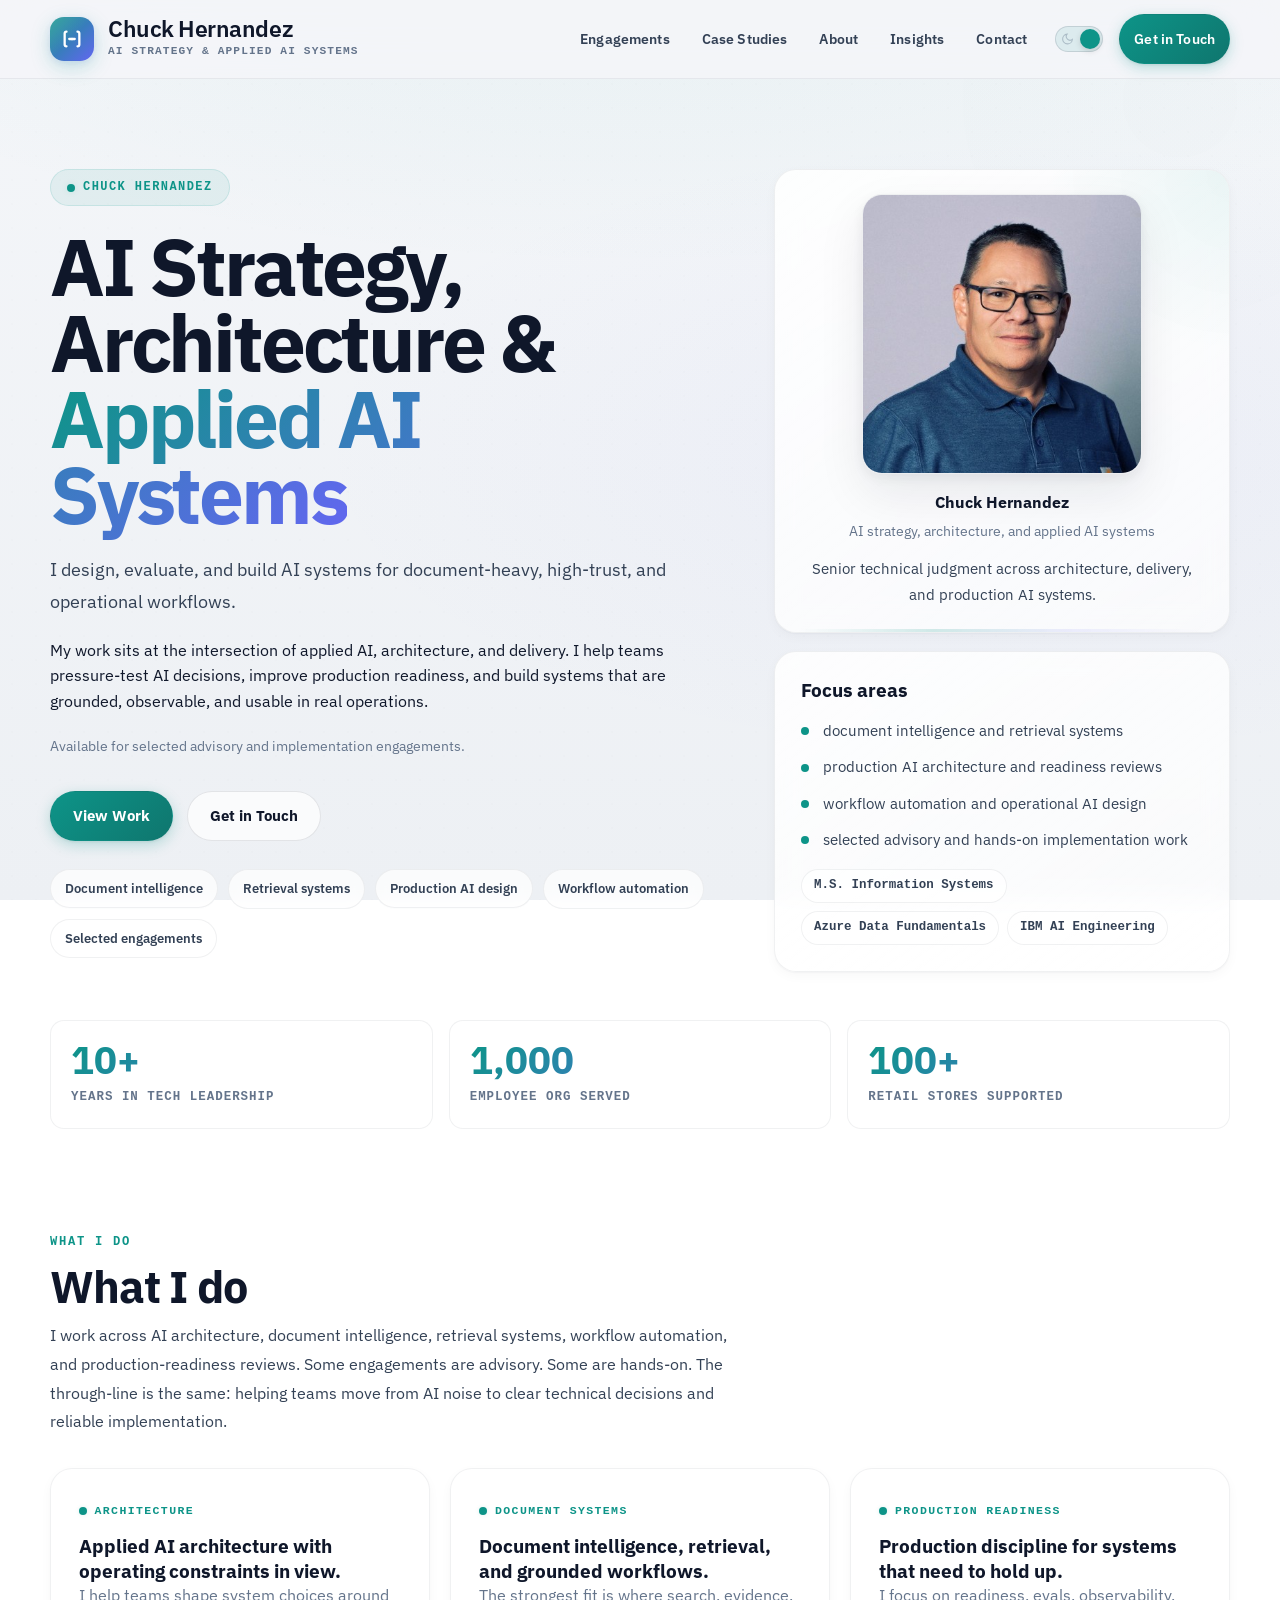
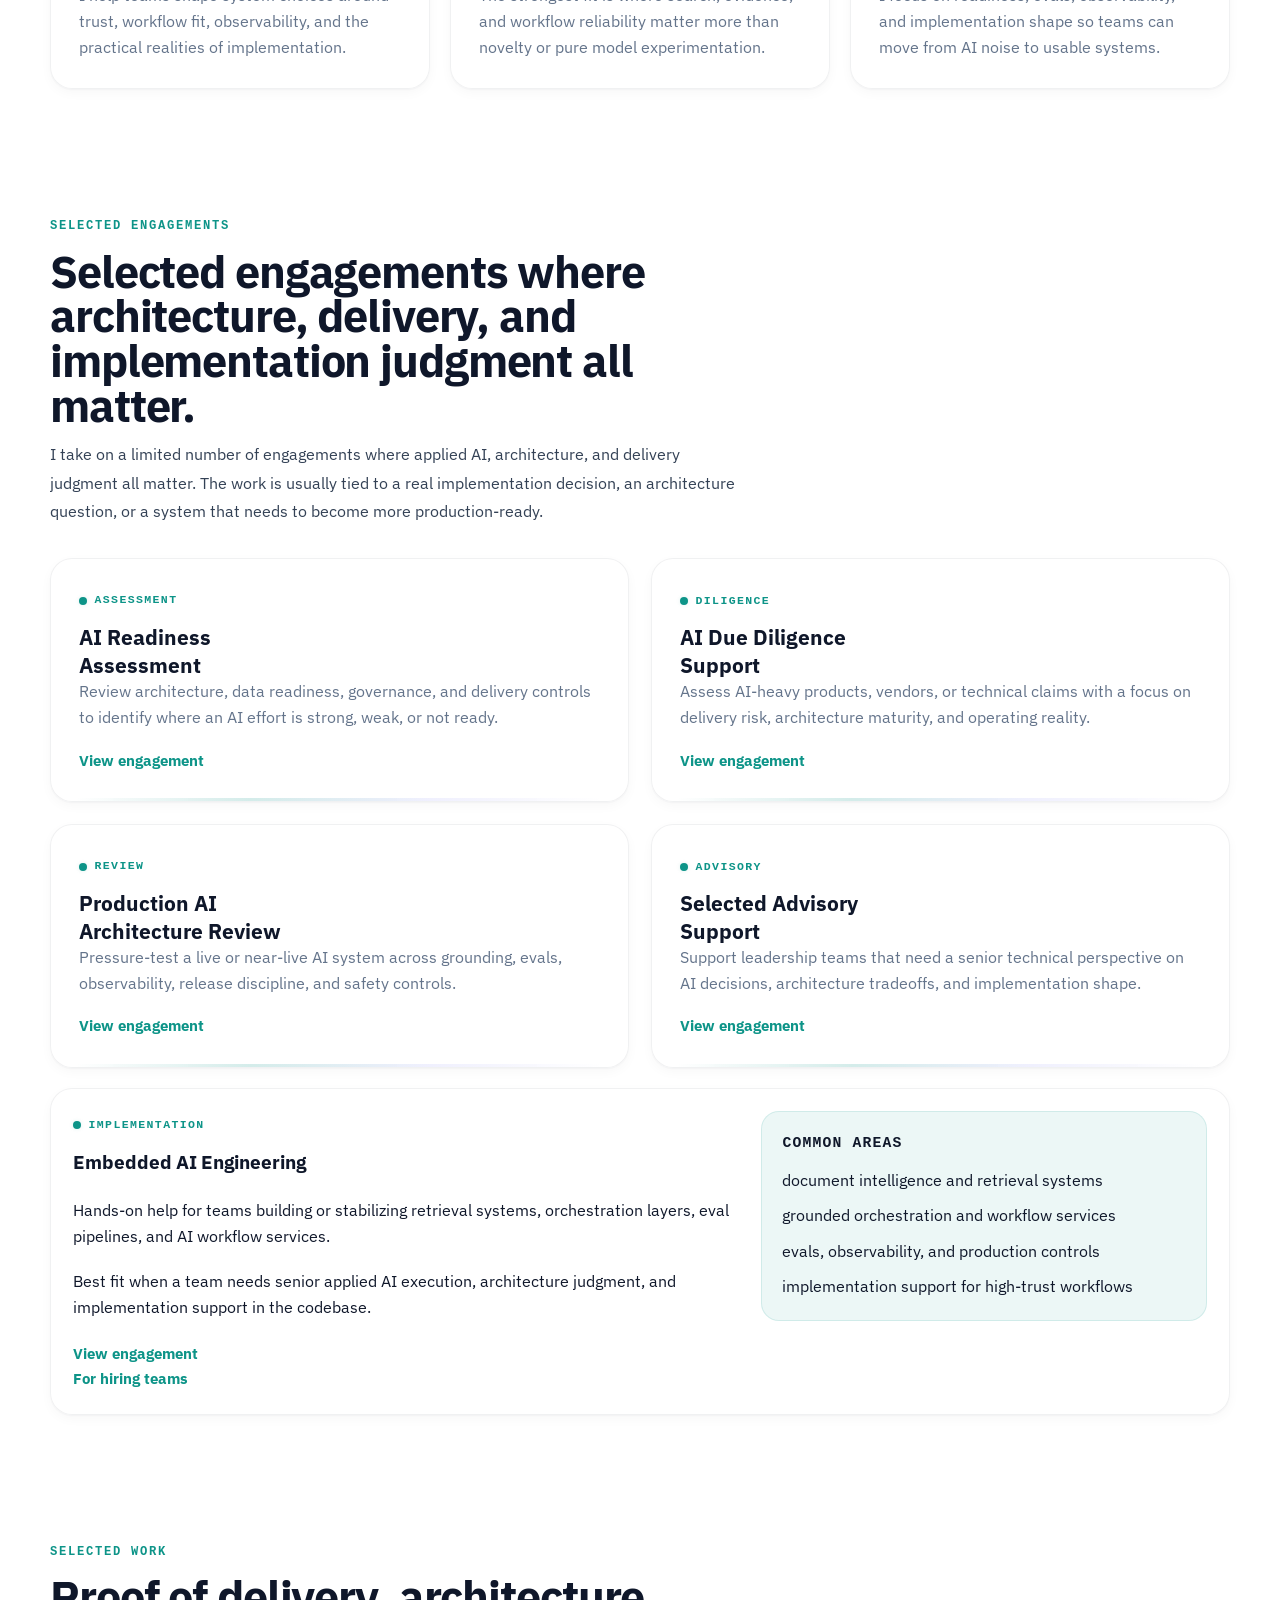
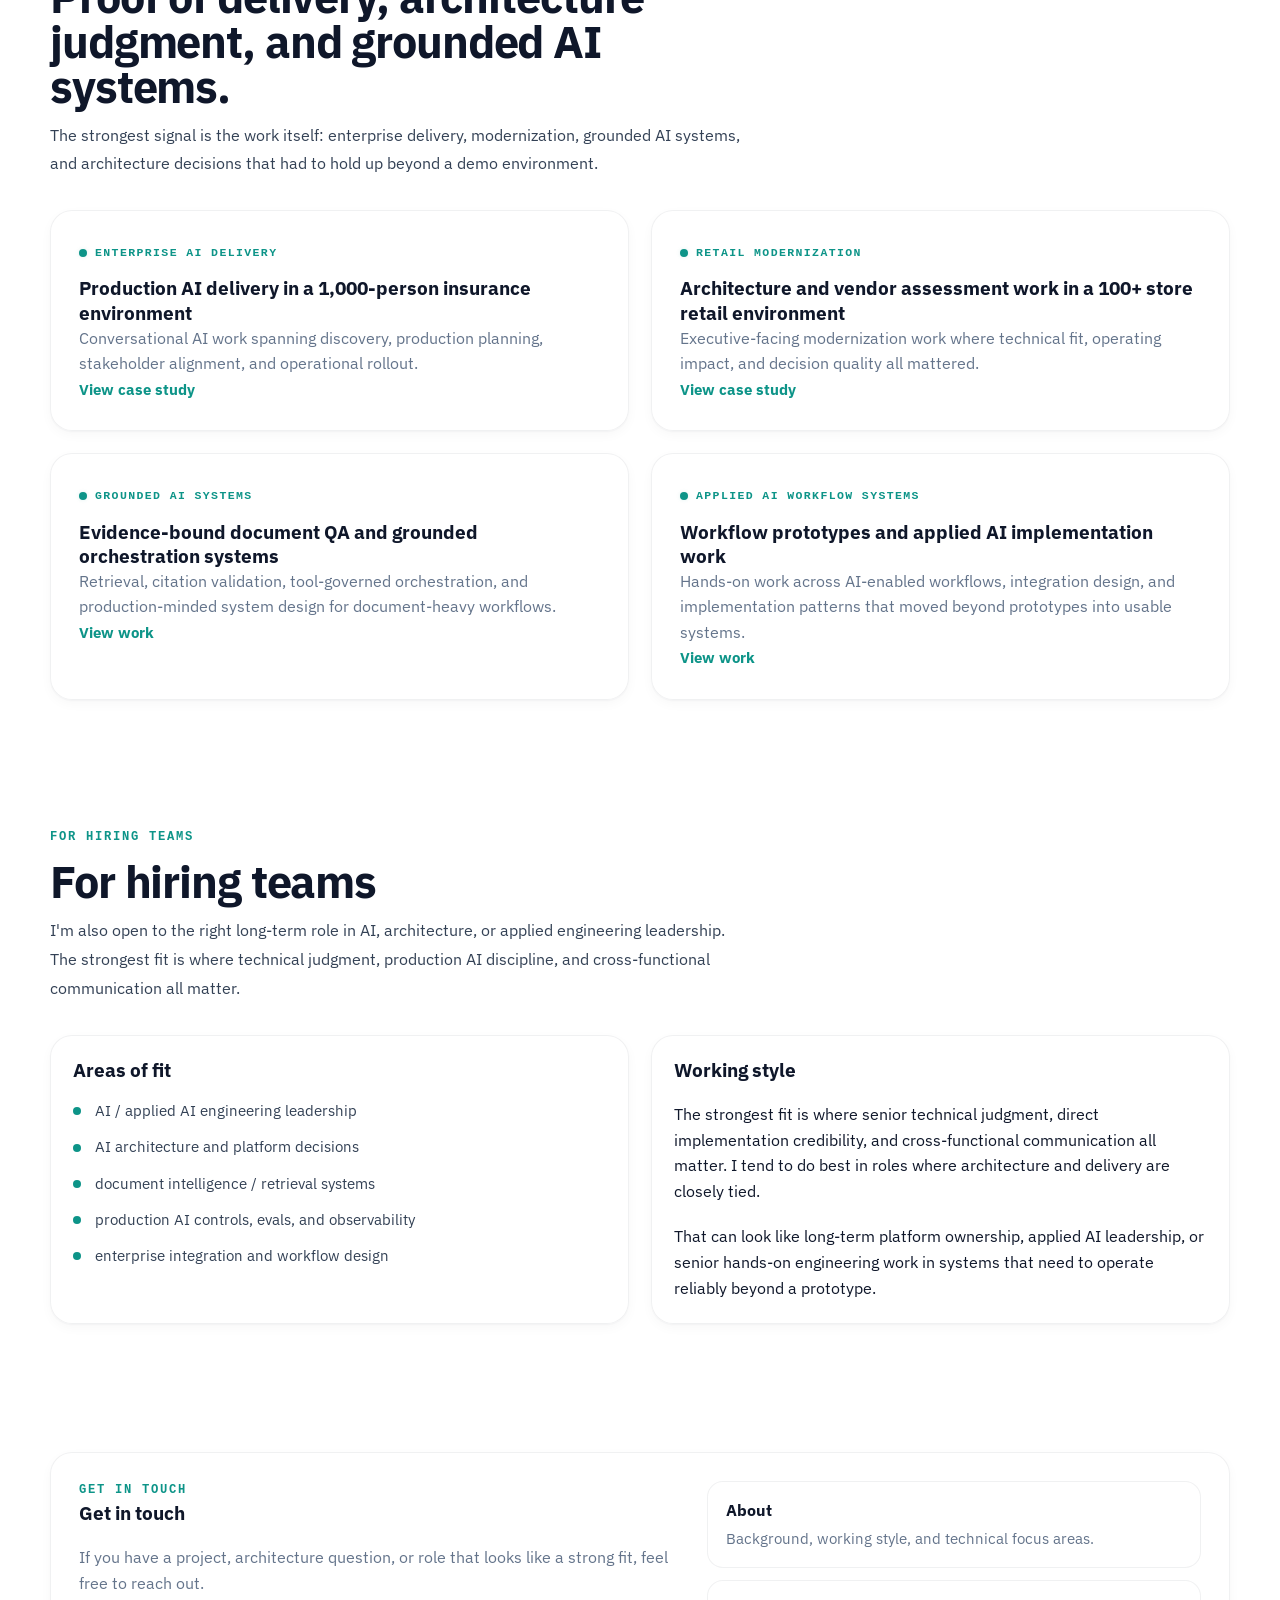
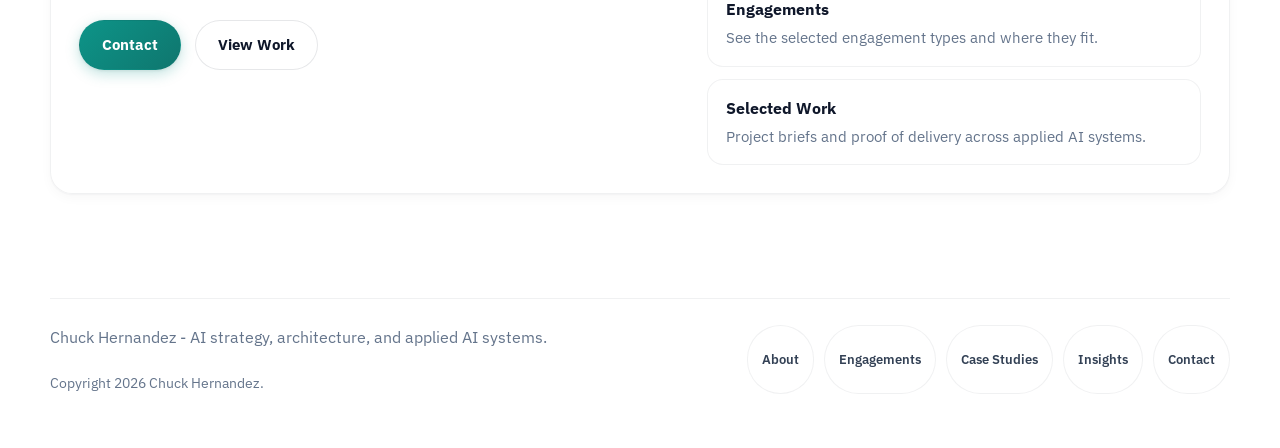
==== commit 2f085765: "Fix button color, redesign brand mark, enhance light mode polish - Fix primary button text color ove" ====
--- a/index.html
+++ b/index.html
@@ -8,7 +8,7 @@
   <meta name="description" content="Senior AI and architecture leader focused on document intelligence, retrieval systems, production AI design, and selected advisory engagements.">
   <meta name="author" content="Chuck Hernandez">
   <meta name="robots" content="index, follow">
-  <meta name="theme-color" content="#f8f9fb">
+  <meta name="theme-color" content="#f4f6f9">
   <link rel="canonical" href="https://chuckhernandez.com/">
   <link rel="icon" href="img/favicon.svg" type="image/svg+xml">
   <link rel="manifest" href="site.webmanifest">
@@ -78,7 +78,7 @@
   <header class="site-header">
     <div class="container">
       <a class="brand" href="index.html" aria-label="Chuck Hernandez home">
-        <span class="brand-mark" aria-hidden="true">CH</span>
+        <span class="brand-mark" aria-hidden="true"><svg width="22" height="22" viewBox="0 0 24 24" fill="none"><path d="M6 4C6 4 4 4 4 6v12c0 2 2 2 2 2" stroke="currentColor" stroke-width="2.5" stroke-linecap="round"/><path d="M18 4c0 0 2 0 2 2v12c0 2-2 2-2 2" stroke="currentColor" stroke-width="2.5" stroke-linecap="round"/><path d="M9 12h6" stroke="currentColor" stroke-width="2.5" stroke-linecap="round"/><circle cx="12" cy="12" r="1.5" fill="currentColor" opacity="0.5"/></svg></span>
         <span class="brand-copy">
           <span class="brand-name">Chuck Hernandez</span>
           <span class="brand-tag">AI Strategy &amp; Applied AI Systems</span>
--- a/styles.css
+++ b/styles.css
@@ -6,62 +6,69 @@
 /* ----- THEME: LIGHT (default) ----- */
 [data-theme="light"],
 :root {
-  --bg-primary: #f8f9fb;
+  --bg-primary: #f4f6f9;
   --bg-secondary: #ffffff;
-  --bg-card: rgba(255, 255, 255, 0.72);
-  --bg-card-hover: rgba(255, 255, 255, 0.92);
-  --bg-header: rgba(248, 249, 251, 0.88);
+  --bg-card: rgba(255, 255, 255, 0.78);
+  --bg-card-hover: rgba(255, 255, 255, 0.95);
+  --bg-header: rgba(244, 246, 249, 0.90);
   --bg-code: rgba(15, 118, 110, 0.05);
 
-  --text-primary: #111827;
-  --text-secondary: #4b5563;
-  --text-muted: #9ca3af;
-
-  --accent: #0f766e;
-  --accent-hover: #0d5f58;
-  --accent-soft: rgba(15, 118, 110, 0.07);
-  --accent-glow: rgba(15, 118, 110, 0.10);
-
-  --secondary-accent: #64748b;
-
-  --border: rgba(0, 0, 0, 0.06);
-  --border-strong: rgba(0, 0, 0, 0.12);
-
-  --shadow-sm: 0 1px 3px rgba(0, 0, 0, 0.04), 0 4px 16px rgba(0, 0, 0, 0.03);
-  --shadow-lg: 0 4px 12px rgba(0, 0, 0, 0.05), 0 16px 48px rgba(0, 0, 0, 0.06);
-  --shadow-glow: 0 0 0 1px rgba(15, 118, 110, 0.08), 0 4px 20px rgba(15, 118, 110, 0.06);
-
-  --gradient-hero: radial-gradient(ellipse at 20% 0%, rgba(15, 118, 110, 0.04) 0%, transparent 50%),
-                    linear-gradient(180deg, #f8f9fb 0%, #f1f3f6 100%);
-  --grid-color: rgba(0, 0, 0, 0.03);
-  --grid-opacity: 0.3;
-  --blob-opacity: 0.03;
-
-  --toggle-bg: rgba(15, 118, 110, 0.10);
+  --text-primary: #0f172a;
+  --text-secondary: #334155;
+  --text-muted: #64748b;
+
+  --accent: #0d9488;
+  --accent-hover: #0f766e;
+  --accent-soft: rgba(13, 148, 136, 0.08);
+  --accent-glow: rgba(13, 148, 136, 0.12);
+  --accent-vivid: #14b8a6;
+
+  --secondary-accent: #6366f1;
+
+  --border: rgba(15, 23, 42, 0.06);
+  --border-strong: rgba(15, 23, 42, 0.12);
+
+  --shadow-sm: 0 1px 2px rgba(15, 23, 42, 0.04), 0 4px 12px rgba(15, 23, 42, 0.03);
+  --shadow-lg: 0 4px 12px rgba(15, 23, 42, 0.06), 0 20px 48px rgba(15, 23, 42, 0.08);
+  --shadow-glow: 0 0 0 1px rgba(13, 148, 136, 0.10), 0 4px 24px rgba(13, 148, 136, 0.08);
+  --shadow-card-hover: 0 8px 24px rgba(15, 23, 42, 0.08), 0 0 0 1px rgba(13, 148, 136, 0.06);
+
+  --gradient-hero:
+    radial-gradient(ellipse 80% 50% at 50% -20%, rgba(13, 148, 136, 0.08) 0%, transparent 100%),
+    radial-gradient(ellipse at 80% 50%, rgba(99, 102, 241, 0.04) 0%, transparent 50%),
+    linear-gradient(180deg, #f4f6f9 0%, #edf0f4 100%);
+  --grid-color: rgba(15, 23, 42, 0.025);
+  --grid-opacity: 0.4;
+  --blob-opacity: 0.06;
+
+  --toggle-bg: rgba(13, 148, 136, 0.10);
   --toggle-knob: var(--accent);
 
-  --pill-bg: rgba(255, 255, 255, 0.64);
-  --metric-bg: rgba(255, 255, 255, 0.64);
-
-  --card-gradient: linear-gradient(135deg, rgba(255, 255, 255, 0.80), rgba(255, 255, 255, 0.60));
-  --portrait-gradient: linear-gradient(135deg, rgba(15, 118, 110, 0.06), rgba(100, 116, 139, 0.04));
+  --pill-bg: rgba(255, 255, 255, 0.72);
+  --metric-bg: rgba(255, 255, 255, 0.72);
+
+  --card-gradient: linear-gradient(145deg, rgba(255, 255, 255, 0.88), rgba(255, 255, 255, 0.68));
+  --portrait-gradient: linear-gradient(145deg, rgba(13, 148, 136, 0.06), rgba(99, 102, 241, 0.04));
 
   --selection-bg: var(--accent);
   --selection-color: #ffffff;
 
-  --gradient-text-from: #0f766e;
-  --gradient-text-to: #155e75;
-  --gradient-bar: linear-gradient(90deg, rgba(15, 118, 110, 0.0), rgba(15, 118, 110, 0.15), rgba(15, 118, 110, 0.0));
+  --gradient-text-from: #0d9488;
+  --gradient-text-to: #6366f1;
+  --gradient-bar: linear-gradient(90deg, rgba(13, 148, 136, 0.0), rgba(13, 148, 136, 0.18), rgba(99, 102, 241, 0.10), rgba(13, 148, 136, 0.0));
   --list-bullet: var(--accent);
 
   --btn-primary-color: #ffffff;
-  --btn-primary-bg: var(--accent);
-  --btn-primary-shadow: 0 4px 16px rgba(15, 118, 110, 0.14);
-  --btn-primary-hover-bg: var(--accent-hover);
-  --btn-secondary-bg: rgba(255, 255, 255, 0.64);
-  --btn-secondary-border: rgba(0, 0, 0, 0.10);
-  --btn-secondary-hover-border: rgba(15, 118, 110, 0.18);
-  --btn-secondary-hover-bg: rgba(15, 118, 110, 0.04);
+  --btn-primary-bg: linear-gradient(135deg, #0d9488 0%, #0f766e 100%);
+  --btn-primary-shadow: 0 4px 14px rgba(13, 148, 136, 0.25), 0 1px 3px rgba(0,0,0,0.08);
+  --btn-primary-hover-bg: linear-gradient(135deg, #0f766e 0%, #115e59 100%);
+  --btn-secondary-bg: rgba(255, 255, 255, 0.72);
+  --btn-secondary-border: rgba(15, 23, 42, 0.10);
+  --btn-secondary-hover-border: rgba(13, 148, 136, 0.25);
+  --btn-secondary-hover-bg: rgba(13, 148, 136, 0.05);
+
+  --brand-bg: linear-gradient(135deg, #0d9488 0%, #6366f1 100%);
+  --brand-shadow: 0 6px 20px rgba(13, 148, 136, 0.22), 0 2px 6px rgba(99, 102, 241, 0.12);
 
   --radius-sm: 14px;
   --radius-md: 22px;
@@ -87,8 +94,9 @@
   --accent-hover: #2bc4a0;
   --accent-soft: rgba(56, 220, 180, 0.08);
   --accent-glow: rgba(56, 220, 180, 0.15);
-
-  --secondary-accent: #d4956b;
+  --accent-vivid: #5eead4;
+
+  --secondary-accent: #a78bfa;
 
   --border: rgba(255, 255, 255, 0.06);
   --border-strong: rgba(255, 255, 255, 0.12);
@@ -96,6 +104,7 @@
   --shadow-sm: 0 10px 30px rgba(0, 0, 0, 0.25);
   --shadow-lg: 0 24px 70px rgba(0, 0, 0, 0.4);
   --shadow-glow: 0 0 40px rgba(56, 220, 180, 0.08), 0 4px 20px rgba(56, 220, 180, 0.06);
+  --shadow-card-hover: 0 0 40px rgba(56, 220, 180, 0.08), 0 4px 20px rgba(56, 220, 180, 0.06);
 
   --gradient-hero: radial-gradient(ellipse at 20% 0%, rgba(56, 220, 180, 0.08) 0%, transparent 50%),
                     radial-gradient(ellipse at 80% 0%, rgba(212, 149, 107, 0.06) 0%, transparent 40%),
@@ -122,13 +131,18 @@
   --list-bullet: var(--accent);
 
   --btn-primary-color: #0c0f14;
-  --btn-primary-bg: var(--accent);
-  --btn-primary-shadow: 0 8px 24px rgba(56, 220, 180, 0.18);
-  --btn-primary-hover-bg: var(--accent-hover);
+  --btn-primary-bg: linear-gradient(135deg, #38dcb4 0%, #2bc4a0 100%);
+  --btn-primary-shadow: 0 8px 24px rgba(56, 220, 180, 0.22);
+  --btn-primary-hover-bg: linear-gradient(135deg, #2bc4a0 0%, #22a88a 100%);
   --btn-secondary-bg: rgba(255, 255, 255, 0.04);
   --btn-secondary-border: rgba(255, 255, 255, 0.10);
   --btn-secondary-hover-border: rgba(56, 220, 180, 0.20);
   --btn-secondary-hover-bg: rgba(56, 220, 180, 0.06);
+
+  --brand-bg: linear-gradient(135deg, #38dcb4 0%, #a78bfa 100%);
+  --brand-shadow: 0 6px 20px rgba(56, 220, 180, 0.25), 0 2px 6px rgba(167, 139, 250, 0.15);
+
+  --gradient-text-to: #a78bfa;
 }
 
 /* ===== BASE RESET ===== */
@@ -279,18 +293,34 @@
 }
 
 .brand-mark {
+  position: relative;
   display: grid;
   place-items: center;
-  width: 42px;
-  height: 42px;
-  border-radius: 12px;
-  color: var(--btn-primary-color);
-  background: linear-gradient(135deg, var(--accent) 0%, var(--accent-hover) 100%);
-  box-shadow: 0 8px 24px var(--accent-glow);
-  font-size: 0.9rem;
+  width: 44px;
+  height: 44px;
+  border-radius: 14px;
+  color: #ffffff;
+  background: var(--brand-bg);
+  box-shadow: var(--brand-shadow);
+  font-family: "IBM Plex Mono", monospace;
+  font-size: 0.82rem;
   font-weight: 700;
-  letter-spacing: 0.1em;
-  transition: box-shadow var(--transition-speed) ease, background var(--transition-speed) ease;
+  letter-spacing: 0.08em;
+  overflow: hidden;
+  transition: box-shadow var(--transition-speed) ease, background var(--transition-speed) ease, transform 0.2s ease;
+}
+
+.brand-mark::before {
+  content: "";
+  position: absolute;
+  inset: 0;
+  background: linear-gradient(135deg, rgba(255,255,255,0.18) 0%, transparent 50%);
+  pointer-events: none;
+}
+
+.brand:hover .brand-mark {
+  transform: scale(1.05);
+  box-shadow: var(--brand-shadow), 0 0 24px var(--accent-glow);
 }
 
 .brand-copy {
@@ -468,13 +498,14 @@
 }
 
 .button-primary {
-  color: var(--btn-primary-color);
+  color: var(--btn-primary-color) !important;
   background: var(--btn-primary-bg);
   box-shadow: var(--btn-primary-shadow);
 }
 
 .button-primary:hover {
   background: var(--btn-primary-hover-bg);
+  box-shadow: var(--btn-primary-shadow), 0 0 32px var(--accent-glow);
 }
 
 .button-secondary {
@@ -639,6 +670,18 @@
   transition: background var(--transition-speed) ease, border-color var(--transition-speed) ease, box-shadow var(--transition-speed) ease;
 }
 
+.portrait-card::before {
+  content: "";
+  position: absolute;
+  top: -40%;
+  right: -40%;
+  width: 80%;
+  height: 80%;
+  border-radius: 50%;
+  background: radial-gradient(circle, var(--accent-soft) 0%, transparent 70%);
+  pointer-events: none;
+}
+
 .portrait-card::after {
   content: "";
   position: absolute;
@@ -922,13 +965,9 @@
 }
 
 .card:hover {
-  transform: translateY(-2px);
+  transform: translateY(-3px);
   border-color: var(--accent-glow);
-  box-shadow: var(--shadow-lg);
-}
-
-[data-theme="dark"] .card:hover {
-  box-shadow: var(--shadow-lg), var(--shadow-glow);
+  box-shadow: var(--shadow-card-hover);
 }
 
 .card-tag,
@@ -1280,6 +1319,13 @@
 
 .contact-link:hover {
   border-color: var(--accent-glow);
+  background: var(--accent-soft);
+  transform: translateY(-1px);
+  box-shadow: var(--shadow-sm);
+}
+
+.contact-link {
+  transition: background 0.2s ease, border-color 0.2s ease, transform 0.2s ease, box-shadow 0.2s ease;
 }
 
 .contact-link strong {
